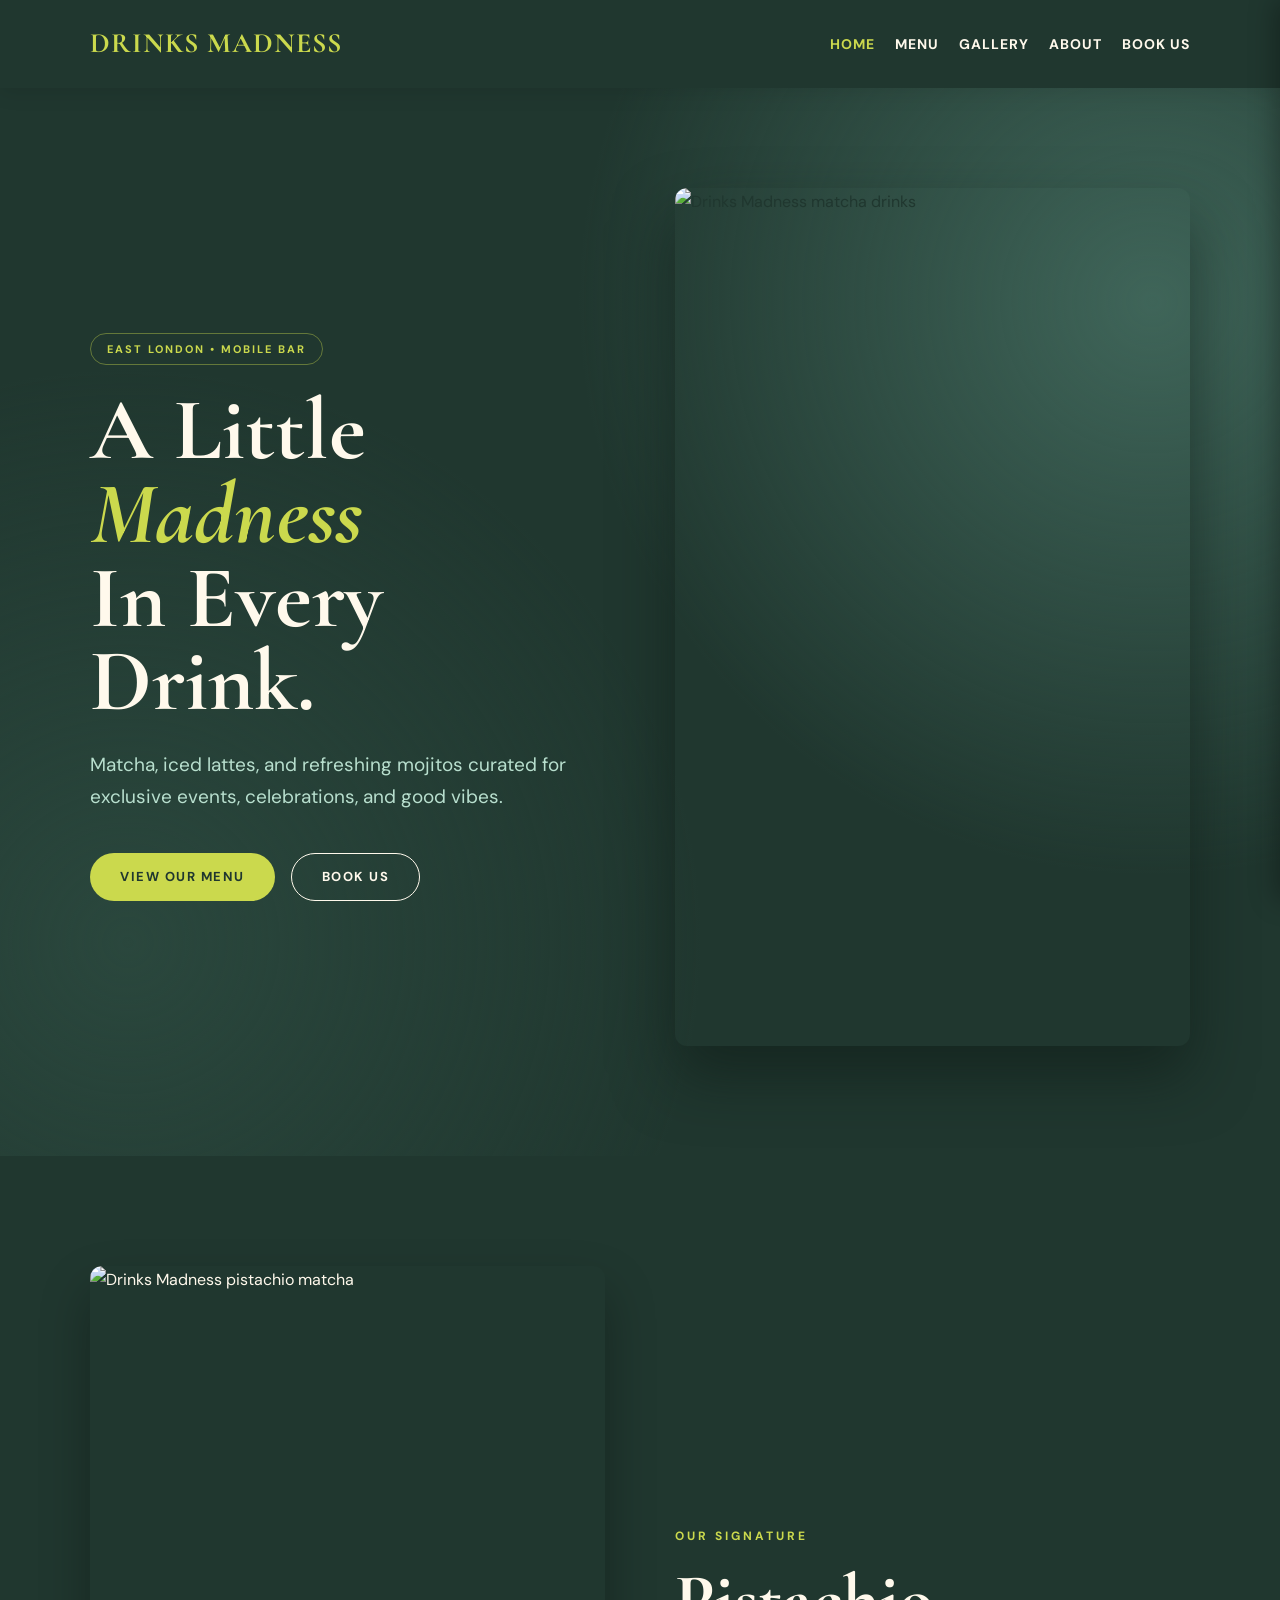
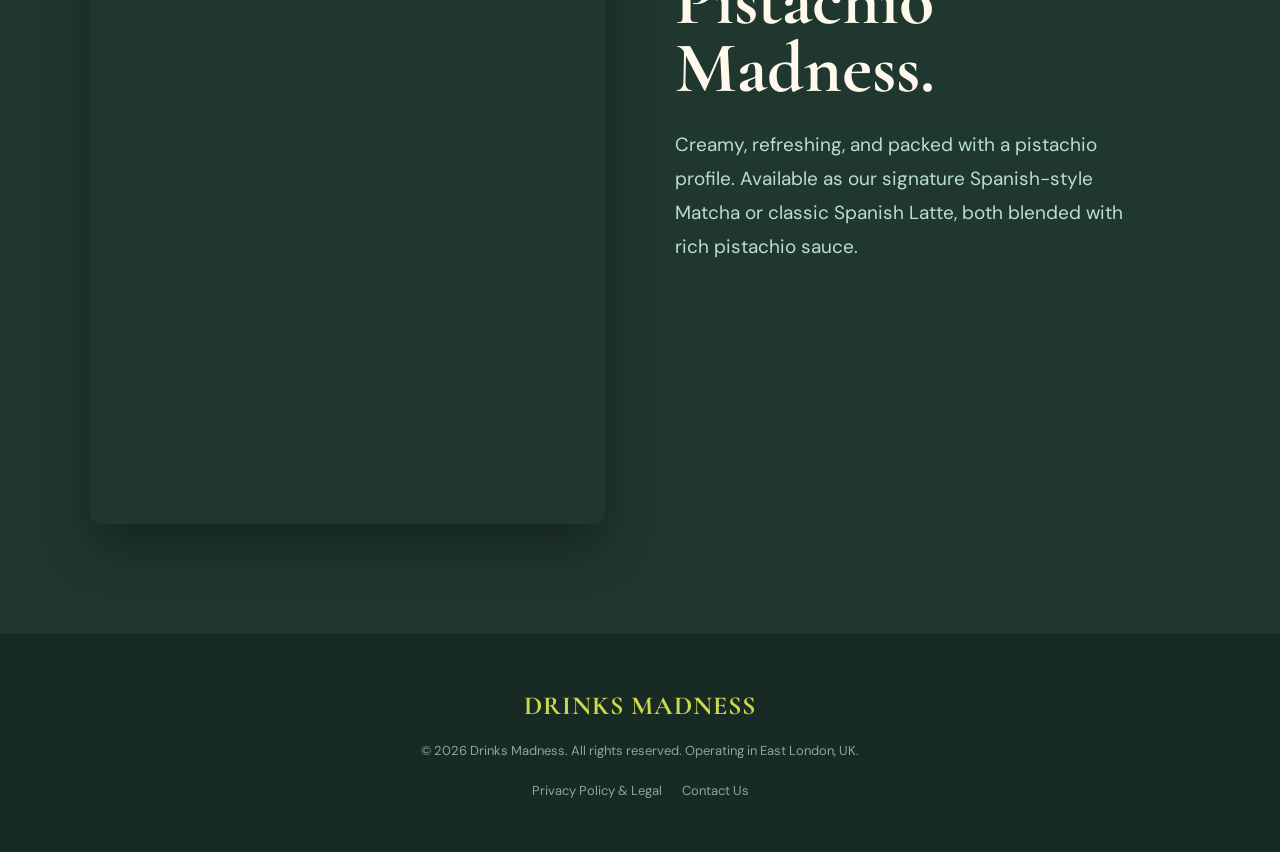
==== index.html @ ec2c7517 "Create index.html" ====
<!DOCTYPE html>
<html lang="en">
<head>
<meta charset="UTF-8">
<meta name="viewport" content="width=device-width, initial-scale=1.0">
<meta name="description" content="Drinks Madness — East London mobile drinks stall bringing premium matcha, iced lattes, and refreshing mojitos to your events and celebrations.">
<title>Drinks Madness</title>

<script type="application/ld+json">
{"@context":"https://schema.org","@type":"FoodEstablishment","name":"Drinks Madness","description":"Mobile drinks stall based in East London, bringing refreshing matcha, lattes, and mojitos to events and celebrations.","servesCuisine":"Beverages, Coffee, Matcha, Mocktails","address":{"@type":"PostalAddress","addressLocality":"East London","addressCountry":"UK"},"url":"https://www.drinksmadness.com/","hasMenu":{"@type":"Menu","name":"Drinks Madness Menu"}}
</script>

<link rel="preconnect" href="https://fonts.googleapis.com">
<link rel="preconnect" href="https://fonts.gstatic.com" crossorigin>
<link href="https://fonts.googleapis.com/css2?family=Cormorant+Garamond:ital,wght@0,400;0,600;0,700;1,400;1,600&family=DM+Sans:ital,opsz,wght@0,9..40,400;0,9..40,500;0,9..40,700;1,9..40,400&display=swap" rel="stylesheet">

<style>
*{box-sizing:border-box;margin:0;padding:0}
html{--tint:#1a3328;scroll-behavior:smooth;background:#20372f}
body{font-family:'DM Sans',sans-serif;background:#fff9ec;color:#20372f;line-height:1.7;width:100%;overflow-x:clip;-webkit-font-smoothing:antialiased;-moz-osx-font-smoothing:grayscale}
h1,h2,h3,.logo{font-family:'Cormorant Garamond',serif;font-weight:700}
*:focus-visible{outline:3px solid #cbd94d;outline-offset:3px;border-radius:4px}
a{text-decoration:none;color:inherit}
button{font-family:inherit}
img{max-width:100%}
.container{width:90%;max-width:1100px;margin:0 auto}

/* HEADER & NAV */
.header{background:#20372f;transition:background-color .9s ease,box-shadow .9s ease;padding:20px 0;position:-webkit-sticky;position:sticky;top:0;z-index:9999;box-shadow:0 4px 20px rgba(0,0,0,.1)}
.header-inner{display:flex;justify-content:space-between;align-items:center;flex-wrap:wrap;gap:15px}
.logo{color:#cbd94d;font-size:28px;letter-spacing:1px;cursor:pointer}
.desktop-nav{display:flex;gap:20px;align-items:center;flex-wrap:wrap}
.nav-btn{background:none;border:none;color:#fff9ec;font-size:14px;font-weight:700;text-transform:uppercase;cursor:pointer;letter-spacing:1px;transition:color .3s ease;padding:5px 0}
.nav-btn.active,.nav-btn:hover{color:#cbd94d}
.hamburger{display:none;flex-direction:column;justify-content:space-between;width:30px;height:20px;background:transparent;border:none;cursor:pointer;padding:0;z-index:10001}
.hamburger span{width:100%;height:2px;background:#cbd94d}
.side-menu-overlay{position:fixed;inset:0;background:rgba(0,0,0,.6);z-index:10000;opacity:0;visibility:hidden;transition:all .3s ease;backdrop-filter:blur(3px)}
.side-menu-overlay.active{opacity:1;visibility:visible}
.side-menu{position:fixed;top:0;right:0;width:280px;height:100vh;background:#182a24;z-index:10001;transform:translateX(100%);transition:transform .4s cubic-bezier(.16,1,.3,1);padding:60px 30px;display:flex;flex-direction:column;box-shadow:-5px 0 25px rgba(0,0,0,.3)}
.side-menu.active{transform:translateX(0)}
.close-menu{position:absolute;top:20px;right:25px;background:none;border:none;color:#fff9ec;font-size:36px;cursor:pointer;transition:color .3s ease;line-height:1}
.close-menu:hover{color:#cbd94d}
.mobile-nav{display:flex;flex-direction:column;gap:25px;margin-top:30px}
.mobile-nav .nav-btn{font-size:18px;text-align:left;width:100%}

/* PAGES */
.page-section{display:none;animation:fadeIn .4s ease-in-out}
.page-section.active{display:block}
@keyframes fadeIn{from{opacity:0;transform:translateY(10px)}to{opacity:1;transform:translateY(0)}}

/* HERO */
.hero{background:radial-gradient(circle at 90% 20%,#3f6559 0%,transparent 40%),radial-gradient(circle at 10% 80%,#2a473d 0%,transparent 40%),#20372f;padding:100px 0 110px;overflow:hidden}
.hero-content{display:grid;grid-template-columns:1fr 1fr;align-items:center;gap:70px}
.hero-text,.hero-image,.featured-image,.featured-text,.about-text{min-width:0}
.hero-text h1{font-size:clamp(54px,7vw,88px);line-height:.95;color:#fff9ec;margin-bottom:25px}
.hero-text h1 span{color:#cbd94d;font-style:italic}
.hero-text p{color:#b8dfce;font-size:19px;max-width:480px}
.hero-tag{display:inline-block;border:1px solid rgba(203,217,77,.4);color:#cbd94d;padding:6px 16px;border-radius:50px;font-size:11px;font-weight:700;letter-spacing:2px;margin-bottom:24px}
.hero-buttons{margin-top:40px;display:flex;gap:16px;flex-wrap:wrap}
.button{display:inline-block;padding:15px 30px;border-radius:50px;font-weight:700;font-size:13px;letter-spacing:1.5px;border:none;cursor:pointer;line-height:1.2;transition:all .3s ease}
.button:hover{transform:translateY(-3px);box-shadow:0 10px 20px rgba(0,0,0,.15)}
.button-primary{background:#cbd94d;color:#20372f}
.button-secondary{background:transparent;border:1px solid #fff9ec;color:#fff9ec}
.button-secondary:hover{background:rgba(255,249,236,.1)}
.hero-image img,.featured-image img{width:100%;aspect-ratio:6/10;height:auto;object-fit:cover;border-radius:12px;display:block;box-shadow:0 30px 60px rgba(15,28,24,.6)}

/* SECTIONS */
.section{padding:110px 0}
.section-heading{text-align:center;margin-bottom:60px}
.section-heading .small{color:#3f6559;font-size:12px;font-weight:700;text-transform:uppercase;letter-spacing:3px}
.section-heading h2{font-size:clamp(42px,6vw,64px);line-height:1;margin-top:12px;color:#20372f}

/* MENU */
.menu-section{background:#fff9ec}
.menu-grid{display:grid;grid-template-columns:repeat(2,minmax(0,1fr));gap:35px}
.menu-card{background:#fff;border-radius:16px;padding:40px;box-shadow:0 15px 40px rgba(32,55,47,.04);min-width:0;border:1px solid rgba(63,101,89,.1)}
.menu-card.full{grid-column:1/-1}
.menu-card h3{color:#20372f;font-size:32px;margin-bottom:25px;border-bottom:1px solid rgba(63,101,89,.15);padding-bottom:15px}
.menu-item{display:flex;flex-direction:column;padding:16px 0;border-bottom:1px solid rgba(63,101,89,.1)}
.menu-item:last-child{border-bottom:none;padding-bottom:0}
.menu-item-header{display:flex;justify-content:space-between;align-items:center;width:100%}
.menu-item-name{font-weight:700;font-size:17px}
.menu-price{color:#3f6559;font-weight:700;white-space:nowrap;font-size:17px}
.menu-item-desc{font-size:14px;color:#667d73;margin-top:6px;line-height:1.5;font-style:italic;padding-right:20px}

/* FEATURED */
.featured{background:#20372f;color:#fff9ec}
.featured-grid{display:grid;grid-template-columns:1fr 1fr;align-items:center;gap:70px}
.featured-image img{box-shadow:0 25px 50px rgba(0,0,0,.3)}
.featured-text .small{color:#cbd94d;text-transform:uppercase;letter-spacing:3px;font-weight:700;font-size:12px}
.featured-text h2{font-size:clamp(48px,6vw,72px);line-height:.95;margin:20px 0 25px;color:#fff9ec}
.featured-text p{font-size:19px;color:#b8dfce;max-width:460px;line-height:1.8}

/* GALLERY: SCROLL-DRIVEN SHOWCASE */
#page-gallery{background:var(--tint);padding:0;transition:background-color .9s ease}
#page-gallery .section-heading{padding:80px 20px 0}
.gallery-wrapper{position:relative;isolation:isolate}
.gallery-visuals{position:-webkit-sticky;position:sticky;top:0;width:100%;height:100vh;height:100svh;min-height:460px;z-index:1;overflow:hidden;pointer-events:none}
.gallery-visuals img{--d:1;--a:1;position:absolute;left:var(--img-x,50%);top:var(--img-y,36%);width:min(34svh,58vw,330px);height:auto;aspect-ratio:3/5;object-fit:cover;border-radius:20px;opacity:0;transform:translate(-50%,calc(-50% + var(--d)*80px)) rotate(calc(var(--d)*-5deg)) scale(calc(1 - var(--a)*.1));box-shadow:0 40px 80px rgba(0,0,0,.55);will-change:transform,opacity}
#img-matchas{opacity:1}
.gallery-rail{position:absolute;right:clamp(10px,2.5vw,32px);top:50%;transform:translateY(-50%);display:flex;flex-direction:column;gap:14px;z-index:5;pointer-events:auto}
.gallery-rail button{position:relative;width:10px;height:10px;padding:0;border-radius:99px;border:1px solid rgba(255,249,236,.5);background:transparent;cursor:pointer;transition:height .45s cubic-bezier(.16,1,.3,1),background-color .3s,border-color .3s}
.gallery-rail button::after{content:"";position:absolute;inset:-8px -10px}
.gallery-rail button[aria-current="true"]{height:30px;background:#cbd94d;border-color:#cbd94d}
.gallery-content{position:relative;z-index:3;margin-top:-100vh;margin-top:-100svh;padding-bottom:1px;pointer-events:none}
.gallery-step{min-height:100vh;min-height:100svh;display:flex;flex-direction:column;justify-content:flex-end;align-items:center;padding:20px 20px 7svh}
.step-card{--d:0;pointer-events:auto;background:rgba(255,249,236,.92);backdrop-filter:blur(15px);-webkit-backdrop-filter:blur(15px);border:1px solid rgba(255,255,255,.5);padding:26px 20px;border-radius:20px;text-align:center;box-shadow:0 30px 60px rgba(0,0,0,.3);max-width:560px;width:100%;transform:translateY(calc(var(--d)*48px));will-change:transform,opacity}
.step-card .gallery-step-small{color:#3f6559;font-size:12px;font-weight:700;text-transform:uppercase;letter-spacing:3px;margin-bottom:12px}
.step-card h2{font-size:clamp(32px,5vw,48px);line-height:1;margin-bottom:15px;color:#20372f}
.step-card p{color:#3f6559;font-size:14px;margin-bottom:18px;line-height:1.6}
.step-card h3{color:#20372f;font-size:15px;margin-bottom:12px;font-family:'DM Sans',sans-serif;letter-spacing:1px;text-transform:uppercase}
.drink-options{display:flex;flex-wrap:wrap;justify-content:center;gap:8px}
.drink-option{background:#fff;color:#20372f;padding:7px 10px;border-radius:6px;font-size:12px;font-weight:700;border:1px solid rgba(63,101,89,.1);opacity:0;transform:translateY(10px);transition:opacity .5s ease,transform .6s cubic-bezier(.16,1,.3,1)}
.gallery-step.is-active .drink-option{opacity:1;transform:none}
.gallery-step.is-active .drink-option:nth-child(1){transition-delay:.10s}
.gallery-step.is-active .drink-option:nth-child(2){transition-delay:.17s}
.gallery-step.is-active .drink-option:nth-child(3){transition-delay:.24s}
.gallery-step.is-active .drink-option:nth-child(4){transition-delay:.31s}
.gallery-step.is-active .drink-option:nth-child(5){transition-delay:.38s}
.gallery-step.is-active .drink-option:nth-child(6){transition-delay:.45s}
@media (min-width:901px){
.gallery-visuals img{--img-x:70%;--img-y:50%;width:min(46svh,34vw,520px)}
.gallery-step{align-items:flex-start;justify-content:center;padding:0 max(5vw,calc((100vw - 1100px)/2))}
.step-card{max-width:420px;padding:0;background:none;border:0;box-shadow:none;backdrop-filter:none;-webkit-backdrop-filter:none;text-align:left}
.step-card .gallery-step-small{color:#cbd94d}
.step-card h2{color:#fff9ec;font-size:clamp(48px,5.5vw,76px);margin-bottom:20px}
.step-card p{color:#b8dfce;font-size:18px;margin-bottom:28px}
.step-card h3{color:#fff9ec}
.step-card .drink-options{justify-content:flex-start}
.drink-option{background:transparent;color:#fff9ec;border:1px solid rgba(255,249,236,.28);padding:8px 14px;font-size:13px}
}
@media (prefers-reduced-motion:reduce){
#page-gallery,.header,.footer{transition:none}
.drink-option{transition:none;transform:none}
.gallery-rail button{transition:none}
}

/* ABOUT */
.about{background:#fff9ec}
.about-grid{display:grid;grid-template-columns:1fr 1fr;gap:80px;align-items:center}
.about-text h2{font-size:clamp(44px,5vw,68px);line-height:1;margin-bottom:25px}
.about-text p{font-size:19px;color:#667d73;margin-bottom:20px;line-height:1.7}
.about-box{background:#3f6559;padding:60px 50px;border-radius:16px;color:#fff9ec;min-width:0;box-shadow:0 20px 40px rgba(32,55,47,.15)}
.about-box h3{color:#cbd94d;font-size:34px;margin-bottom:20px}
.about-box p{color:#b8dfce;font-size:17px;line-height:1.7}

/* PRIVACY */
.legal-page{background:#fff9ec;padding:80px 0}
.legal-content{max-width:800px;margin:0 auto;background:#fff;padding:50px;border-radius:16px;box-shadow:0 15px 40px rgba(32,55,47,.04);border:1px solid rgba(63,101,89,.1)}
.legal-content h2{font-size:36px;margin-bottom:20px}
.legal-content h3{font-size:22px;color:#3f6559;margin-top:30px;margin-bottom:12px;font-family:'DM Sans',sans-serif}
.legal-content p{font-size:15px;color:#667d73;margin-bottom:15px;line-height:1.6}

/* BOOKING */
.booking{background:#b8dfce;text-align:center;padding:120px 0}
.booking h2{font-size:clamp(48px,6vw,76px);line-height:1}
.booking p{max-width:600px;margin:25px auto 40px;color:#3f6559;font-size:20px}
.booking-button{display:inline-block;background:#20372f;color:#fff9ec;padding:18px 36px;border-radius:50px;font-weight:700;font-size:13px;letter-spacing:2px;text-transform:uppercase;transition:all .3s ease}
.booking-button:hover{transform:translateY(-3px);box-shadow:0 15px 30px rgba(32,55,47,.2)}
.social-links{display:flex;justify-content:center;align-items:center;gap:16px;flex-wrap:wrap;margin-top:30px}
.social-button{display:inline-flex;align-items:center;justify-content:center;border:1px solid #3f6559;color:#20372f;padding:14px 26px;border-radius:50px;font-weight:700;font-size:13px;letter-spacing:1px;text-transform:uppercase;transition:all .3s ease}
.social-button:hover{background:#20372f;color:#fff9ec;border-color:#20372f}

/* FOOTER */
.footer{background:#182a24;transition:background-color .9s ease;color:#fff9ec;padding:50px 0}
body.on-gallery .header{background:var(--tint);box-shadow:none}
body.on-gallery .footer{background-color:var(--tint);background-image:linear-gradient(to bottom,transparent,rgba(0,0,0,.3))}
.footer-inner{display:flex;flex-direction:column;justify-content:center;gap:12px;align-items:center;text-align:center}
.footer-logo{color:#cbd94d;font-size:26px}
.footer p,.footer a{font-size:13px;color:#8da69b}
.footer a:hover{color:#cbd94d;text-decoration:underline}
.footer-links{display:flex;gap:20px;margin-top:5px;flex-wrap:wrap;justify-content:center}

/* RESPONSIVE */
@media (max-width:1000px) and (min-width:801px){
.hero-content{gap:40px}
.hero-text h1{font-size:clamp(52px,7vw,72px)}
.featured-grid,.about-grid{gap:40px}
.about-box{padding:40px 30px}
}
@media (max-width:800px){
.desktop-nav{display:none}
.hamburger{display:flex}
.hero{padding:60px 0 80px}
.hero-content{grid-template-columns:1fr;gap:50px}
.hero-text h1{margin-bottom:20px}
.menu-grid,.featured-grid,.about-grid{grid-template-columns:1fr}
.menu-card.full{grid-column:auto}
.about-box{padding:40px 30px}
.legal-content{padding:25px}
}
@media (max-width:500px){
.hero-text h1{font-size:48px}
.section{padding:80px 0}
.menu-card{padding:30px 20px}
.social-links{flex-direction:column;width:100%}
.social-button{width:100%;max-width:300px}
}
</style>
</head>

<body>

<header class="header">
    <div class="container header-inner">
        <div class="logo" onclick="switchPage('home')">DRINKS MADNESS</div>
        <nav class="desktop-nav">
            <button class="nav-btn active" id="nav-home" onclick="switchPage('home')">Home</button>
            <button class="nav-btn" id="nav-menu" onclick="switchPage('menu')">Menu</button>
            <button class="nav-btn" id="nav-gallery" onclick="switchPage('gallery')">Gallery</button>
            <button class="nav-btn" id="nav-about" onclick="switchPage('about')">About</button>
            <button class="nav-btn" id="nav-book" onclick="switchPage('book')">Book Us</button>
        </nav>
        <button class="hamburger" onclick="openMenu()" aria-label="Open Menu"><span></span><span></span><span></span></button>
    </div>
</header>

<div class="side-menu-overlay" id="sideMenuOverlay" onclick="closeMenu()"></div>

<div class="side-menu" id="sideMenu">
    <button class="close-menu" onclick="closeMenu()" aria-label="Close Menu">&times;</button>
    <nav class="mobile-nav">
        <button class="nav-btn active" id="mob-nav-home" onclick="switchPage('home')">Home</button>
        <button class="nav-btn" id="mob-nav-menu" onclick="switchPage('menu')">Menu</button>
        <button class="nav-btn" id="mob-nav-gallery" onclick="switchPage('gallery')">Gallery</button>
        <button class="nav-btn" id="mob-nav-about" onclick="switchPage('about')">About</button>
        <button class="nav-btn" id="mob-nav-book" onclick="switchPage('book')">Book Us</button>
        <button class="nav-btn" id="mob-nav-privacy" onclick="switchPage('privacy')" style="color:#b8dfce;font-size:14px;margin-top:10px;">Privacy &amp; Legal</button>
    </nav>
</div>

<main id="main-content">

    <!-- HOME -->
    <div id="page-home" class="page-section active">
        <section class="hero">
            <div class="container hero-content">
                <div class="hero-text">
                    <div class="hero-tag">EAST LONDON • MOBILE BAR</div>
                    <h1>A Little<br><span>Madness</span><br>In Every Drink.</h1>
                    <p>Matcha, iced lattes, and refreshing mojitos curated for exclusive events, celebrations, and good vibes.</p>
                    <div class="hero-buttons">
                        <button type="button" class="button button-primary" onclick="switchPage('menu')">VIEW OUR MENU</button>
                        <button type="button" class="button button-secondary" onclick="switchPage('book')">BOOK US</button>
                    </div>
                </div>
                <div class="hero-image">
                    <img src="https://drive.google.com/thumbnail?id=1HlTKUGdMAr4xRb13KAohwgjvT_aBC7X1&sz=w1200" alt="Drinks Madness matcha drinks" width="600" height="1000">
                </div>
            </div>
        </section>

        <section class="section featured">
            <div class="container featured-grid">
                <div class="featured-image">
                    <img src="https://drive.google.com/thumbnail?id=1vFt5ICuxZzd8pktXFJh6Yad-jAuXrkeT&sz=w1200" alt="Drinks Madness pistachio matcha" width="600" height="1000" loading="lazy">
                </div>
                <div class="featured-text">
                    <div class="small">OUR SIGNATURE</div>
                    <h2>Pistachio<br>Madness.</h2>
                    <p>Creamy, refreshing, and packed with a pistachio profile. Available as our signature Spanish-style Matcha or classic Spanish Latte, both blended with rich pistachio sauce.</p>
                </div>
            </div>
        </section>
    </div>

    <!-- MENU -->
    <div id="page-menu" class="page-section">
        <section class="section menu-section">
            <div class="container">
                <div class="section-heading">
                    <div class="small">THE COLLECTION</div>
                    <h2>Our Menu</h2>
                    <p style="margin-top:10px;font-size:15px;color:#667d73;">Please inform us of any allergies or dietary requirements when booking.</p>
                </div>

                <div class="menu-grid">
                    <div class="menu-card">
                        <h3>Matcha</h3>
                        <div class="menu-item"><div class="menu-item-header"><span class="menu-item-name">Original Matcha</span><span class="menu-price">£3.50</span></div><div class="menu-item-desc">Matcha powder whisked with water, served over ice and milk.</div></div>
                        <div class="menu-item"><div class="menu-item-header"><span class="menu-item-name">Vanilla Matcha</span><span class="menu-price">£4.00</span></div><div class="menu-item-desc">Matcha, water, milk, and ice, sweetened with premium vanilla syrup.</div></div>
                        <div class="menu-item"><div class="menu-item-header"><span class="menu-item-name">Caramel Matcha</span><span class="menu-price">£4.00</span></div><div class="menu-item-desc">Matcha, water, milk, and ice, blended with premium caramel syrup.</div></div>
                    </div>

                    <div class="menu-card">
                        <h3>Iced Latte</h3>
                        <div class="menu-item"><div class="menu-item-header"><span class="menu-item-name">Iced Latte</span><span class="menu-price">£3.50</span></div><div class="menu-item-desc">Smooth coffee concentrate poured over ice and milk.</div></div>
                        <div class="menu-item"><div class="menu-item-header"><span class="menu-item-name">Iced Vanilla Latte</span><span class="menu-price">£4.00</span></div><div class="menu-item-desc">Coffee concentrate, milk, and ice, sweetened with premium vanilla syrup.</div></div>
                        <div class="menu-item"><div class="menu-item-header"><span class="menu-item-name">Iced Caramel Latte</span><span class="menu-price">£4.00</span></div><div class="menu-item-desc">Coffee concentrate, milk, and ice, finished with premium caramel syrup.</div></div>
                    </div>

                    <div class="menu-card">
                        <h3>Matcha Spanish</h3>
                        <div class="menu-item"><div class="menu-item-header"><span class="menu-item-name">Matcha Spanish Latte</span><span class="menu-price">£4.00</span></div><div class="menu-item-desc">Matcha powder, water, and milk over ice, enriched with sweetened condensed milk.</div></div>
                        <div class="menu-item"><div class="menu-item-header"><span class="menu-item-name">Vanilla Matcha Spanish</span><span class="menu-price">£4.50</span></div><div class="menu-item-desc">Our iced Matcha Spanish blended with premium vanilla syrup.</div></div>
                        <div class="menu-item"><div class="menu-item-header"><span class="menu-item-name">Caramel Matcha Spanish</span><span class="menu-price">£4.50</span></div><div class="menu-item-desc">Our iced Matcha Spanish layered with premium caramel syrup.</div></div>
                        <div class="menu-item"><div class="menu-item-header"><span class="menu-item-name">Pistachio Matcha Spanish</span><span class="menu-price">£5.00</span></div><div class="menu-item-desc">Our iced Matcha Spanish blended with rich pistachio sauce.</div></div>
                    </div>

                    <div class="menu-card">
                        <h3>Spanish Latte</h3>
                        <div class="menu-item"><div class="menu-item-header"><span class="menu-item-name">Original Spanish Latte</span><span class="menu-price">£4.00</span></div><div class="menu-item-desc">Coffee concentrate, milk, and ice, enriched with sweetened condensed milk.</div></div>
                        <div class="menu-item"><div class="menu-item-header"><span class="menu-item-name">Vanilla Spanish Latte</span><span class="menu-price">£4.50</span></div><div class="menu-item-desc">Our iced Spanish Latte enhanced with premium vanilla syrup.</div></div>
                        <div class="menu-item"><div class="menu-item-header"><span class="menu-item-name">Caramel Spanish Latte</span><span class="menu-price">£4.50</span></div><div class="menu-item-desc">Our iced Spanish Latte layered with premium caramel syrup.</div></div>
                        <div class="menu-item"><div class="menu-item-header"><span class="menu-item-name">Pistachio Spanish Latte</span><span class="menu-price">£5.00</span></div><div class="menu-item-desc">Our iced Spanish Latte blended with rich pistachio sauce.</div></div>
                    </div>

                    <div class="menu-card full">
                        <h3>Mojitos</h3>
                        <div class="menu-item"><div class="menu-item-header"><span class="menu-item-name">Mint Mojito</span><span class="menu-price">£3.50</span></div><div class="menu-item-desc">Premium mint syrup, lime juice, and lemonade over ice, garnished with fresh mint leaves.</div></div>
                        <div class="menu-item"><div class="menu-item-header"><span class="menu-item-name">Strawberry Mojito</span><span class="menu-price">£4.00</span></div><div class="menu-item-desc">Premium strawberry syrup, lime juice, and lemonade served over ice.</div></div>
                    </div>
                </div>
            </div>
        </section>
    </div>

    <!-- GALLERY -->
    <div id="page-gallery" class="page-section">
        <div class="section-heading" style="margin-bottom:0;">
            <div class="small" style="color:#8da69b;">THE GALLERY</div>
            <h2 style="color:#fff9ec;">Explore The Pours</h2>
            <p style="margin-top:15px;color:#8da69b;font-size:16px;">Scroll down to experience the menu.</p>
        </div>

        <section class="gallery-wrapper">
            <div class="gallery-visuals">
                <img id="img-matchas" src="https://drive.google.com/thumbnail?id=1HlTKUGdMAr4xRb13KAohwgjvT_aBC7X1&sz=w1200" alt="Drinks Madness Matcha Collection" decoding="async">
                <img id="img-pistachio-matcha" src="https://drive.google.com/thumbnail?id=1vFt5ICuxZzd8pktXFJh6Yad-jAuXrkeT&sz=w1200" alt="Pistachio Matcha Spanish" decoding="async">
                <img id="img-lattes" src="https://drive.google.com/thumbnail?id=16nbeVqCCkgDG_5RO8umEuAqqJUsGTFQB&sz=w1200" alt="Drinks Madness Lattes Collection" decoding="async">
                <img id="img-pistachio-latte" src="https://drive.google.com/thumbnail?id=1zl4QMq6qd0iDyX6njYCo4allxLemEmsj&sz=w1200" alt="Pistachio Spanish Latte" decoding="async">
                <img id="img-mint" src="https://drive.google.com/thumbnail?id=1DoQgf59sGuB9zP2Lzyhy7j2-B72XQC5a&sz=w1200" alt="Mint Mojito" decoding="async">
                <img id="img-strawberry" src="https://drive.google.com/thumbnail?id=1VpuUiCHfgOTqoe4oB28vOLg924_kjWeu&sz=w1200" alt="Strawberry Mojito" decoding="async">
                <nav class="gallery-rail" id="galleryRail" aria-label="Gallery progress"></nav>
            </div>

            <div class="gallery-content">
                <div class="gallery-step is-active" data-image="img-matchas">
                    <div class="step-card">
                        <div class="gallery-step-small">MATCHA COLLECTION</div>
                        <h2>Matcha</h2>
                        <p>Smooth, earthy matcha whisked to perfection. Sourced for true matcha lovers. Enjoy our classic iced preparation or enrich it with sweetened condensed milk for our signature Spanish style.</p>
                        <h3>Available Pours</h3>
                        <div class="drink-options">
                            <span class="drink-option">Original Matcha</span>
                            <span class="drink-option">Vanilla Matcha</span>
                            <span class="drink-option">Caramel Matcha</span>
                            <span class="drink-option">Matcha Spanish Latte</span>
                            <span class="drink-option">Vanilla Matcha Spanish</span>
                            <span class="drink-option">Caramel Matcha Spanish</span>
                        </div>
                    </div>
                </div>

                <div class="gallery-step" data-image="img-pistachio-matcha">
                    <div class="step-card">
                        <div class="gallery-step-small">SIGNATURE SERIES</div>
                        <h2>Pistachio Matcha</h2>
                        <p>Our vivid Spanish Matcha gets elevated with a creamy, nutty profile. Blended smoothly with real pistachio sauce for a perfectly refreshing and rich finish.</p>
                        <h3>Available Pour</h3>
                        <div class="drink-options"><span class="drink-option">Pistachio Matcha Spanish</span></div>
                    </div>
                </div>

                <div class="gallery-step" data-image="img-lattes">
                    <div class="step-card">
                        <div class="gallery-step-small">ESPRESSO BAR</div>
                        <h2>Lattes Collection</h2>
                        <p>Smooth coffee concentrate poured over ice. Choose between our classic chilled milk preparation or indulge in our richer Spanish Lattes made with sweetened condensed milk.</p>
                        <h3>Available Pours</h3>
                        <div class="drink-options">
                            <span class="drink-option">Iced Latte</span>
                            <span class="drink-option">Iced Vanilla</span>
                            <span class="drink-option">Iced Caramel</span>
                            <span class="drink-option">Original Spanish Latte</span>
                            <span class="drink-option">Vanilla Spanish Latte</span>
                            <span class="drink-option">Caramel Spanish Latte</span>
                        </div>
                    </div>
                </div>

                <div class="gallery-step" data-image="img-pistachio-latte">
                    <div class="step-card">
                        <div class="gallery-step-small">SIGNATURE SERIES</div>
                        <h2>Pistachio Spanish Latte</h2>
                        <p>An indulgent take on our classic Spanish Latte. Sweetened condensed milk and rich espresso are beautifully layered and blended with premium pistachio sauce.</p>
                        <h3>Available Pour</h3>
                        <div class="drink-options"><span class="drink-option">Pistachio Spanish Latte</span></div>
                    </div>
                </div>

                <div class="gallery-step" data-image="img-mint">
                    <div class="step-card">
                        <div class="gallery-step-small">REFRESHERS</div>
                        <h2>Mint Mojito</h2>
                        <p>A crisp and refreshing non-alcoholic classic. Made with premium mint syrup, lime juice, and lemonade, all garnished with fresh mint leaves. The perfect pour for a warm afternoon.</p>
                        <h3>Available Pour</h3>
                        <div class="drink-options"><span class="drink-option">Mint Mojito</span></div>
                    </div>
                </div>

                <div class="gallery-step" data-image="img-strawberry">
                    <div class="step-card">
                        <div class="gallery-step-small">REFRESHERS</div>
                        <h2>Strawberry Mojito</h2>
                        <p>Vibrant, fruity, and beautifully presented. Made with premium strawberry syrup, lime juice, and lemonade for a naturally sweet finish.</p>
                        <h3>Available Pour</h3>
                        <div class="drink-options"><span class="drink-option">Strawberry Mojito</span></div>
                    </div>
                </div>
            </div>
        </section>
    </div>

    <!-- ABOUT -->
    <div id="page-about" class="page-section">
        <section class="section about">
            <div class="container about-grid">
                <div class="about-text">
                    <div class="section-heading" style="text-align:left;margin-bottom:30px;">
                        <div class="small">OUR STORY</div>
                        <h2>Drinks With A Little Madness.</h2>
                    </div>
                    <p>Drinks Madness is an exclusive mobile drinks bar based in East London, dedicated to bringing premium handcrafted beverages to private events and celebrations.</p>
                    <p>From smooth matcha and iced lattes to vividly refreshing mocktails, we ensure your guests are served something they will actually remember.</p>
                </div>
                <div class="about-box">
                    <h3 style="font-family:'Cormorant Garamond',serif;">Curated For Events</h3>
                    <p>We provide the drinks, the aesthetic setup, and the madness. Whether you are hosting a corporate gathering, a private wedding, or a brand activation, our team is equipped to deliver a flawless beverage experience.</p>
                </div>
            </div>
        </section>
    </div>

    <!-- BOOK -->
    <div id="page-book" class="page-section">
        <section class="section booking">
            <div class="container">
                <h2>Ready To Pour?</h2>
                <p>Want to bring the Madness to your next event? Reach out to our team with your desired date, location, and guest count to secure your booking.</p>
                <a href="mailto:info@drinksmadness.com" target="_blank" rel="noopener noreferrer" class="booking-button">REQUEST A QUOTE</a>
                <div class="social-links">
                    <a href="https://www.instagram.com/drinksmadness/" target="_blank" rel="noopener noreferrer" class="social-button">Instagram</a>
                    <a href="https://www.tiktok.com/@officialdrinksmadness" target="_blank" rel="noopener noreferrer" class="social-button">TikTok</a>
                    <a href="https://wa.me/447442453031" target="_blank" rel="noopener noreferrer" class="social-button">WhatsApp</a>
                </div>
            </div>
        </section>
    </div>

    <!-- PRIVACY -->
    <div id="page-privacy" class="page-section">
        <section class="legal-page">
            <div class="container">
                <div class="legal-content">
                    <h2>Privacy Policy &amp; Legal Notice</h2>
                    <p><em>Last updated: October 2026</em></p>
                    <h3>1. Overview &amp; Data Protection (UK GDPR)</h3>
                    <p>Drinks Madness ("we", "our", or "us") respects your privacy. When you contact us via email (info@drinksmadness.com) or WhatsApp to book mobile bar services, we collect personal data such as your name, contact number, event date, and location. This information is used strictly to fulfil your booking enquiries and is never sold to third parties.</p>
                    <h3>2. Statutory Business Disclosure</h3>
                    <p>In compliance with the UK Companies (Trading Disclosures) Regulations 2008, our mobile bar service operates in East London, UK. Official correspondence can be directed to our booking email.</p>
                    <h3>3. Pricing &amp; Terms</h3>
                    <p>All menu pricing is displayed in GBP (£). <strong>Drinks Madness is not currently VAT registered</strong>, therefore no VAT is added to your bill or displayed in our pricing. Mobile event bookings are subject to custom quotation based on guest count, location, and minimum spends agreed upon prior to confirmation.</p>
                    <h3>4. Allergen &amp; Food Information</h3>
                    <p>In accordance with the Food Information Regulations 2014, full ingredient lists for our matcha, lattes, and syrups are available upon request. Customers must notify us of any specific dietary requirements or allergies prior to event service.</p>
                </div>
            </div>
        </section>
    </div>

</main>

<footer class="footer">
    <div class="container footer-inner">
        <div class="footer-logo logo">DRINKS MADNESS</div>
        <p>© 2026 Drinks Madness. All rights reserved. Operating in East London, UK.</p>
        <div class="footer-links">
            <a href="#" onclick="switchPage('privacy'); return false;">Privacy Policy &amp; Legal</a>
            <a href="mailto:info@drinksmadness.com" target="_blank" rel="noopener noreferrer">Contact Us</a>
        </div>
    </div>
</footer>

<script>
const pages = ['home', 'menu', 'gallery', 'about', 'book', 'privacy'];

function switchPage(targetPage) {
    pages.forEach(page => {
        const section = document.getElementById('page-' + page);
        if (section) section.classList.remove('active');
        ['nav-', 'mob-nav-'].forEach(prefix => {
            const btn = document.getElementById(prefix + page);
            if (btn) btn.classList.remove('active');
        });
    });

    const target = document.getElementById('page-' + targetPage);
    if (target) target.classList.add('active');
    ['nav-', 'mob-nav-'].forEach(prefix => {
        const btn = document.getElementById(prefix + targetPage);
        if (btn) btn.classList.add('active');
    });

    document.body.classList.toggle('on-gallery', targetPage === 'gallery');
    closeMenu();
    window.scrollTo({ top: 0, behavior: 'smooth' });

    if (targetPage === 'gallery') {
        requestAnimationFrame(() => {
            handleGalleryScroll();
            setTimeout(handleGalleryScroll, 250);
        });
    }
}

/* MOBILE MENU */
function openMenu() {
    document.getElementById('sideMenu').classList.add('active');
    document.getElementById('sideMenuOverlay').classList.add('active');
    document.body.style.overflow = 'hidden';
}

function closeMenu() {
    document.getElementById('sideMenu').classList.remove('active');
    document.getElementById('sideMenuOverlay').classList.remove('active');
    document.body.style.overflow = '';
}

document.addEventListener('keydown', function (event) {
    if (event.key === 'Escape' && document.getElementById('sideMenu').classList.contains('active')) {
        closeMenu();
    }
});

/* GALLERY: SCROLL-DRIVEN SHOWCASE */
const GALLERY_TINTS = {
    'img-matchas':          '#1a3328',
    'img-pistachio-matcha': '#2a3a22',
    'img-lattes':           '#33241b',
    'img-pistachio-latte':  '#2e3220',
    'img-mint':             '#16362f',
    'img-strawberry':       '#3a1f29'
};

const galleryReduceMotion = window.matchMedia('(prefers-reduced-motion: reduce)');
let galleryState = null;
let galleryQueued = false;
let galleryActiveItem = null;

function clamp(value, min, max) {
    return Math.min(max, Math.max(min, value));
}

function buildGallery() {
    const page = document.getElementById('page-gallery');
    const rail = document.getElementById('galleryRail');
    const images = {};

    page.querySelectorAll('.gallery-visuals img').forEach(img => { images[img.id] = img; });

    const items = Array.from(page.querySelectorAll('.gallery-step')).map(step => {
        const dot = document.createElement('button');
        dot.type = 'button';
        dot.setAttribute('aria-label', 'Go to ' + step.querySelector('h2').textContent);
        dot.addEventListener('click', () => scrollToGalleryStep(step));
        rail.appendChild(dot);

        return {
            step,
            dot,
            card: step.querySelector('.step-card'),
            image: images[step.dataset.image],
            d: null   // eased position; null until the first frame so nothing sweeps on load
        };
    });

    return { page, items };
}

function scrollToGalleryStep(step) {
    const rect = step.getBoundingClientRect();
    const top = window.scrollY + rect.top + rect.height / 2 - window.innerHeight / 2;
    window.scrollTo({ top, behavior: galleryReduceMotion.matches ? 'auto' : 'smooth' });
}

function setActiveGalleryItem(item) {
    galleryActiveItem = item;

    galleryState.items.forEach(other => {
        const isActive = other === item;
        other.step.classList.toggle('is-active', isActive);
        other.dot.setAttribute('aria-current', isActive ? 'true' : 'false');
    });

    const tint = GALLERY_TINTS[item.step.dataset.image];
    if (tint) document.documentElement.style.setProperty('--tint', tint);
}

function galleryFrame() {
    galleryQueued = false;

    const page = document.getElementById('page-gallery');
    if (!page || !page.classList.contains('active')) return;

    if (!galleryState) galleryState = buildGallery();

    const still = galleryReduceMotion.matches;
    const viewportCenter = window.innerHeight / 2;
    let settled = true;
    let nearest = null;
    let nearestDistance = Infinity;

    for (const item of galleryState.items) {
        const rect = item.step.getBoundingClientRect();

        // -1.5 to 1.5: 0 = step centred, ±1 = one full step away
        const target = clamp((rect.top + rect.height / 2 - viewportCenter) / rect.height, -1.5, 1.5);

        if (item.d === null || still) {
            item.d = target;
        } else {
            item.d += (target - item.d) * 0.16;   // easing toward the scroll position
            if (Math.abs(target - item.d) > 0.001) settled = false;
            else item.d = target;
        }

        if (Math.abs(target) < nearestDistance) {
            nearestDistance = Math.abs(target);
            nearest = item;
        }

        const d = still ? 0 : item.d;
        const abs = Math.abs(item.d);

        if (item.image) {
            item.image.style.opacity = clamp((0.8 - abs) / 0.5, 0, 1).toFixed(3);
            item.image.style.zIndex = abs < 0.5 ? 2 : 1;
            item.image.style.setProperty('--d', d.toFixed(4));
            item.image.style.setProperty('--a', (still ? 0 : abs).toFixed(4));
        }

        item.card.style.opacity = clamp(1 - (abs - 0.12) / 0.38, 0, 1).toFixed(3);
        item.card.style.setProperty('--d', d.toFixed(4));
    }

    if (nearest && nearest !== galleryActiveItem) setActiveGalleryItem(nearest);

    if (!settled) {
        galleryQueued = true;
        requestAnimationFrame(galleryFrame);
    }
}

function handleGalleryScroll() {
    if (galleryQueued) return;
    galleryQueued = true;
    requestAnimationFrame(galleryFrame);
}

window.addEventListener('scroll', handleGalleryScroll, { passive: true });
window.addEventListener('resize', handleGalleryScroll, { passive: true });
window.addEventListener('load', handleGalleryScroll);
</script>

</body>
</html>
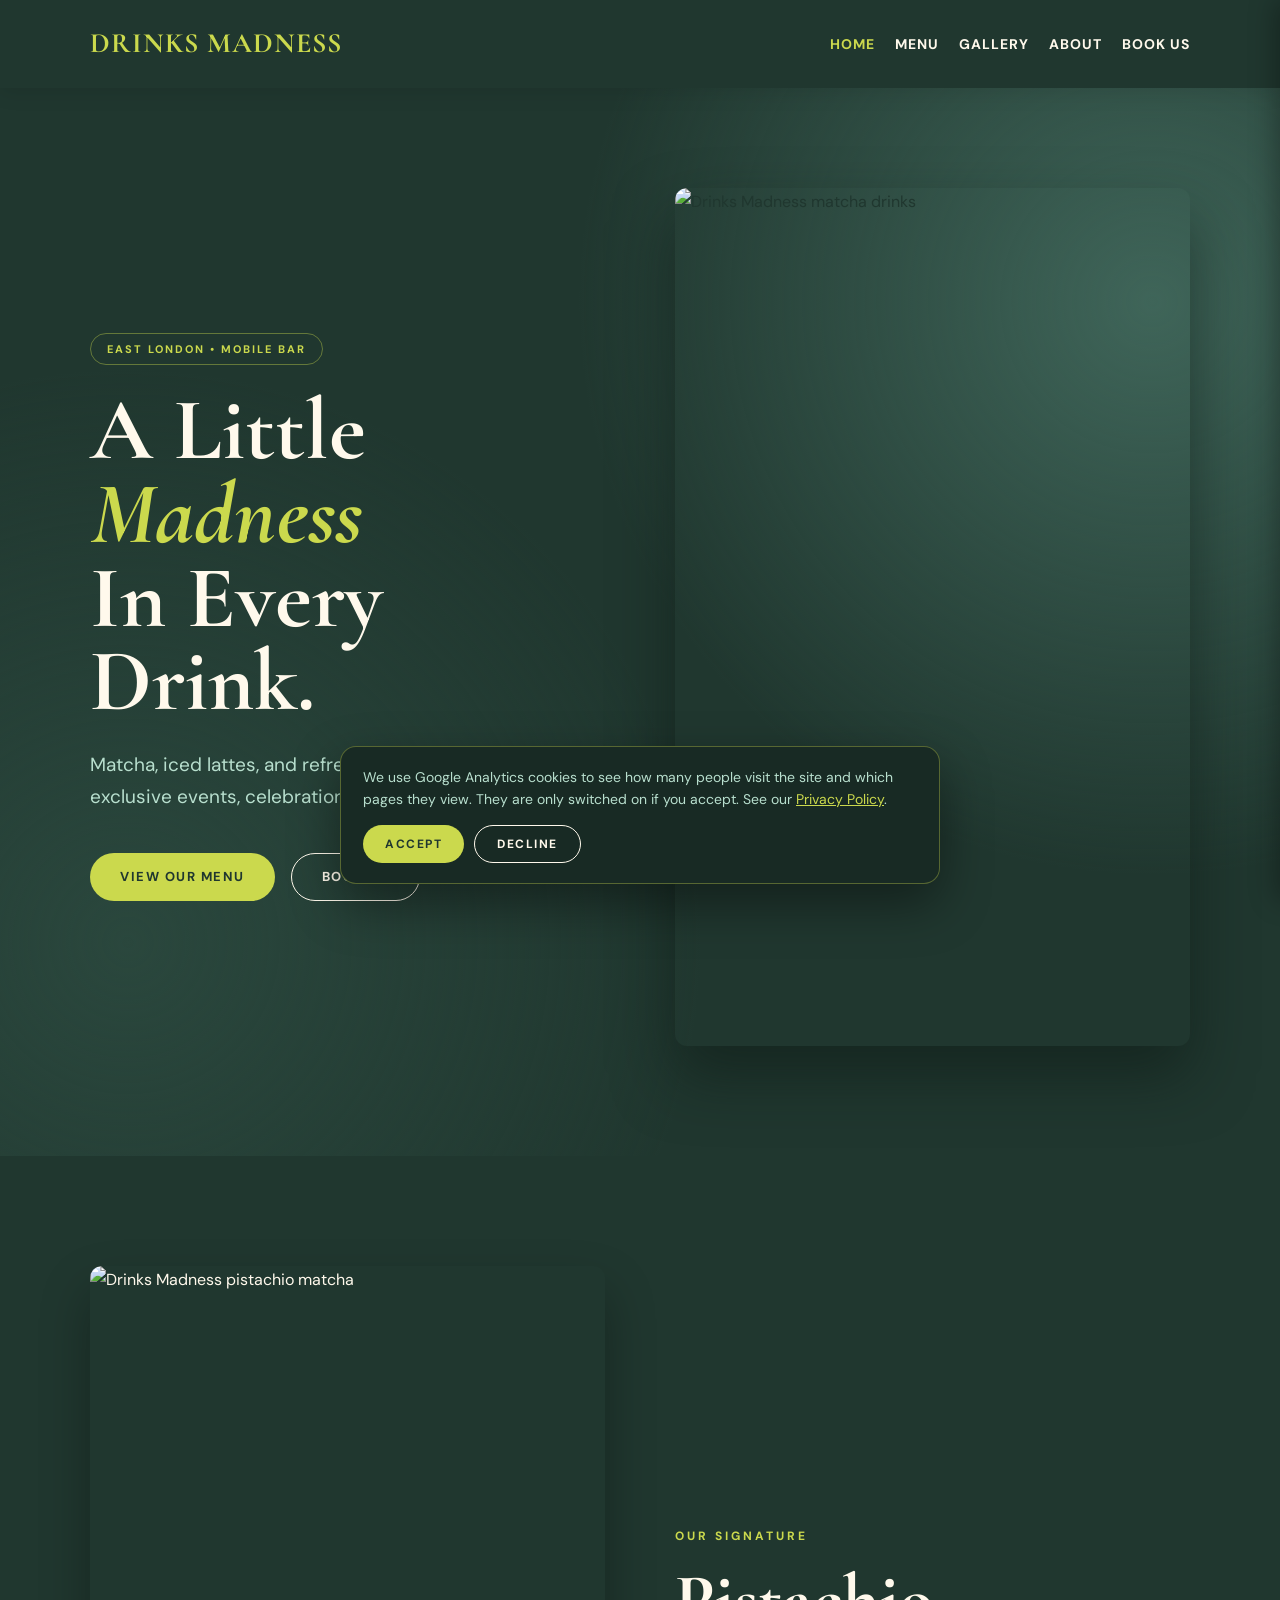
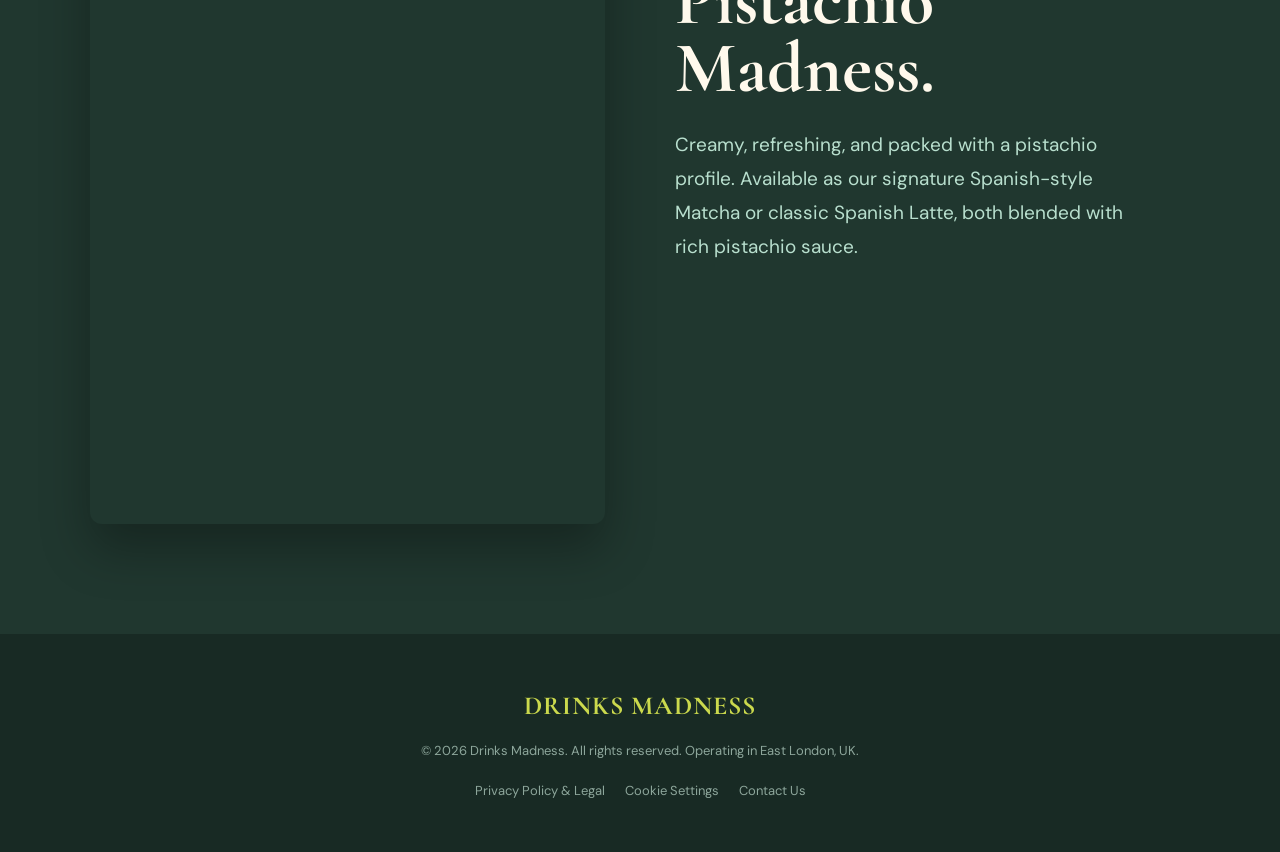
==== commit e2734d22: "Update index.html" ====
--- a/index.html
+++ b/index.html
@@ -5,6 +5,8 @@
 <meta name="viewport" content="width=device-width, initial-scale=1.0">
 <meta name="description" content="Drinks Madness — East London mobile drinks stall bringing premium matcha, iced lattes, and refreshing mojitos to your events and celebrations.">
 <title>Drinks Madness</title>
+<link rel="icon" type="image/jpeg" href="/favicon.png.jpg">
+<link rel="apple-touch-icon" href="/favicon.png.jpg">
 
 <script type="application/ld+json">
 {"@context":"https://schema.org","@type":"FoodEstablishment","name":"Drinks Madness","description":"Mobile drinks stall based in East London, bringing refreshing matcha, lattes, and mojitos to events and celebrations.","servesCuisine":"Beverages, Coffee, Matcha, Mocktails","address":{"@type":"PostalAddress","addressLocality":"East London","addressCountry":"UK"},"url":"https://www.drinksmadness.com/","hasMenu":{"@type":"Menu","name":"Drinks Madness Menu"}}
@@ -171,6 +173,14 @@
 .footer a:hover{color:#cbd94d;text-decoration:underline}
 .footer-links{display:flex;gap:20px;margin-top:5px;flex-wrap:wrap;justify-content:center}
 
+/* COOKIE BANNER */
+.cookie-banner{position:fixed;left:50%;bottom:16px;transform:translateX(-50%);width:calc(100% - 32px);max-width:600px;background:#182a24;color:#fff9ec;border:1px solid rgba(203,217,77,.35);border-radius:16px;padding:20px 22px;z-index:10050;box-shadow:0 20px 50px rgba(0,0,0,.4);margin-bottom:env(safe-area-inset-bottom,0px)}
+.cookie-banner[hidden]{display:none}
+.cookie-banner p{font-size:14px;line-height:1.55;color:#b8dfce;margin-bottom:14px}
+.cookie-banner a{color:#cbd94d;text-decoration:underline}
+.cookie-actions{display:flex;gap:10px;flex-wrap:wrap}
+.cookie-actions .button{padding:11px 22px;font-size:12px}
+
 /* RESPONSIVE */
 @media (max-width:1000px) and (min-width:801px){
 .hero-content{gap:40px}
@@ -463,6 +473,8 @@
                     <p>All menu pricing is displayed in GBP (£). <strong>Drinks Madness is not currently VAT registered</strong>, therefore no VAT is added to your bill or displayed in our pricing. Mobile event bookings are subject to custom quotation based on guest count, location, and minimum spends agreed upon prior to confirmation.</p>
                     <h3>4. Allergen &amp; Food Information</h3>
                     <p>In accordance with the Food Information Regulations 2014, full ingredient lists for our matcha, lattes, and syrups are available upon request. Customers must notify us of any specific dietary requirements or allergies prior to event service.</p>
+                    <h3>5. Cookies &amp; Analytics</h3>
+                    <p>With your consent, we use Google Analytics (provided by Google) to understand how visitors use this website, such as which pages are viewed, roughly where visitors are located, and what type of device they use. This uses cookies and sends anonymised usage data to Google. Analytics is switched off unless you click Accept on the cookie banner, and no analytics cookies are set if you decline. You can change your choice at any time using "Cookie Settings" in the footer.</p>
                 </div>
             </div>
         </section>
@@ -476,10 +488,19 @@
         <p>© 2026 Drinks Madness. All rights reserved. Operating in East London, UK.</p>
         <div class="footer-links">
             <a href="#" onclick="switchPage('privacy'); return false;">Privacy Policy &amp; Legal</a>
+            <a href="#" onclick="openCookieBanner(); return false;">Cookie Settings</a>
             <a href="mailto:info@drinksmadness.com" target="_blank" rel="noopener noreferrer">Contact Us</a>
         </div>
     </div>
 </footer>
+
+<div class="cookie-banner" id="cookieBanner" role="dialog" aria-label="Cookie consent" hidden>
+    <p>We use Google Analytics cookies to see how many people visit the site and which pages they view. They are only switched on if you accept. See our <a href="#" onclick="switchPage('privacy'); return false;">Privacy Policy</a>.</p>
+    <div class="cookie-actions">
+        <button type="button" class="button button-primary" onclick="setCookieConsent('granted')">ACCEPT</button>
+        <button type="button" class="button button-secondary" style="color:#fff9ec;border-color:#fff9ec" onclick="setCookieConsent('denied')">DECLINE</button>
+    </div>
+</div>
 
 <script>
 const pages = ['home', 'menu', 'gallery', 'about', 'book', 'privacy'];
@@ -502,6 +523,7 @@
     });
 
     document.body.classList.toggle('on-gallery', targetPage === 'gallery');
+    if (window.gtag) gtag('event', 'page_view', { page_title: 'Drinks Madness - ' + targetPage, page_path: '/' + targetPage });
     closeMenu();
     window.scrollTo({ top: 0, behavior: 'smooth' });
 
@@ -660,6 +682,52 @@
 window.addEventListener('scroll', handleGalleryScroll, { passive: true });
 window.addEventListener('resize', handleGalleryScroll, { passive: true });
 window.addEventListener('load', handleGalleryScroll);
+
+/* COOKIE CONSENT + GOOGLE ANALYTICS */
+const GA_ID = 'G-WTRDJ5W9KK';
+const CONSENT_KEY = 'dm-cookie-consent';
+
+function getConsent() {
+    try { return localStorage.getItem(CONSENT_KEY); } catch (e) { return null; }
+}
+
+function loadAnalytics() {
+    if (window.gaLoaded) return;
+    window.gaLoaded = true;
+    window['ga-disable-' + GA_ID] = false;
+
+    const script = document.createElement('script');
+    script.async = true;
+    script.src = 'https://www.googletagmanager.com/gtag/js?id=' + GA_ID;
+    document.head.appendChild(script);
+
+    window.dataLayer = window.dataLayer || [];
+    window.gtag = function () { dataLayer.push(arguments); };
+    gtag('js', new Date());
+    gtag('config', GA_ID);
+}
+
+function setCookieConsent(value) {
+    try { localStorage.setItem(CONSENT_KEY, value); } catch (e) {}
+    document.getElementById('cookieBanner').hidden = true;
+
+    if (value === 'granted') {
+        loadAnalytics();
+    } else {
+        window['ga-disable-' + GA_ID] = true;
+    }
+}
+
+function openCookieBanner() {
+    document.getElementById('cookieBanner').hidden = false;
+}
+
+(function initConsent() {
+    const consent = getConsent();
+    if (consent === 'granted') loadAnalytics();
+    else if (consent === 'denied') window['ga-disable-' + GA_ID] = true;
+    else openCookieBanner();
+})();
 </script>
 
 </body>
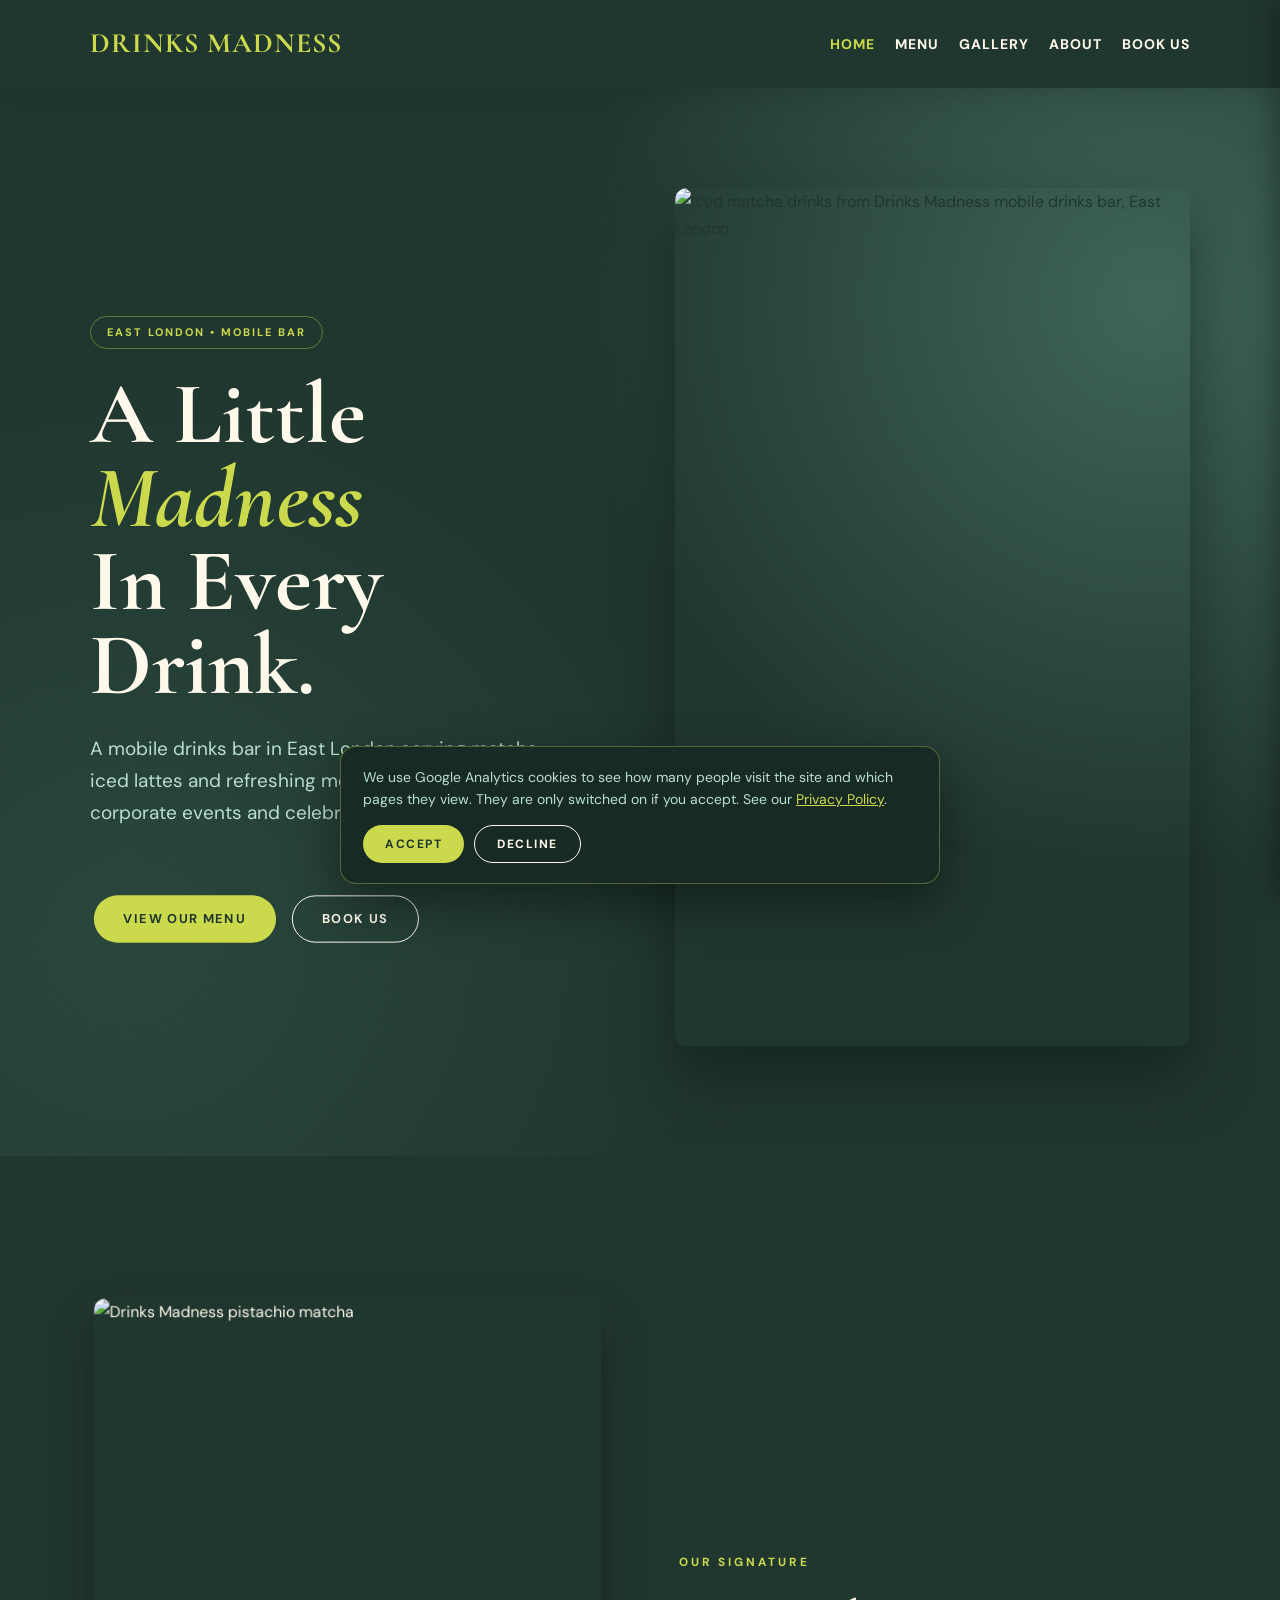
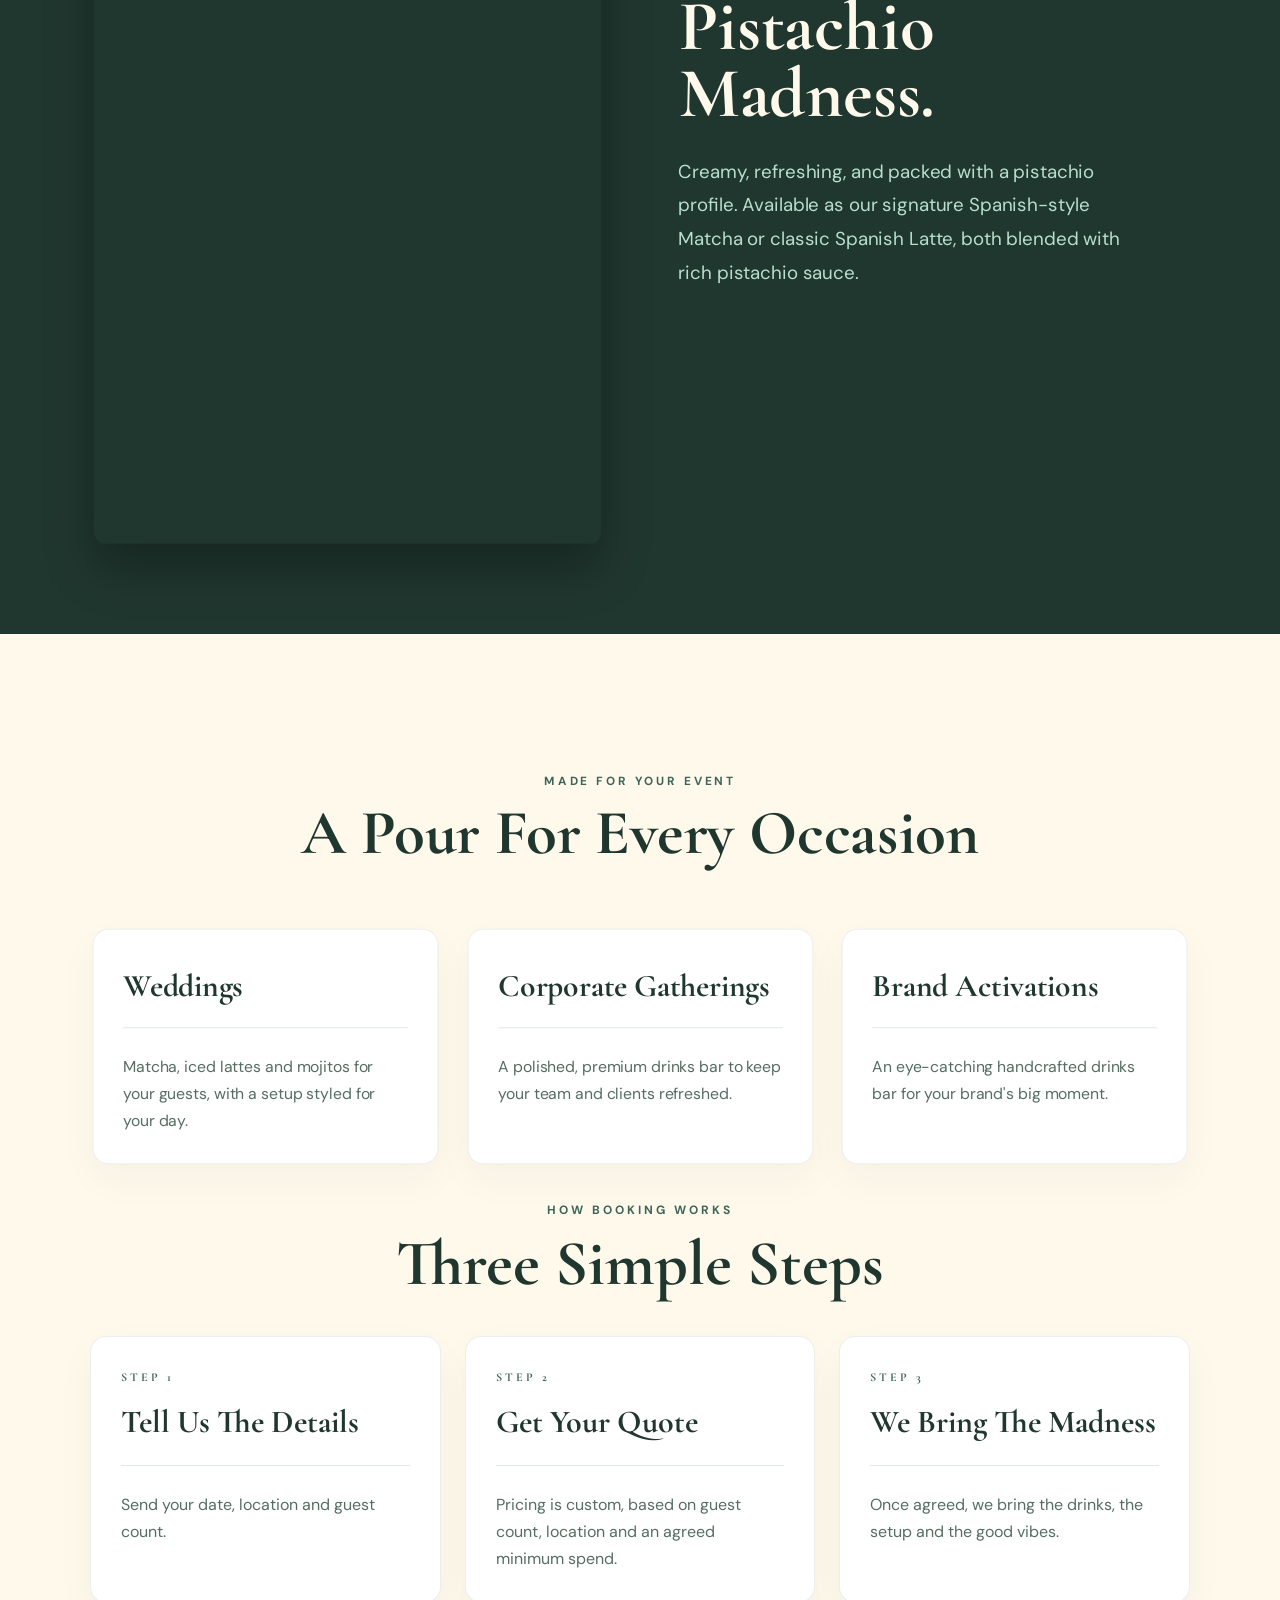
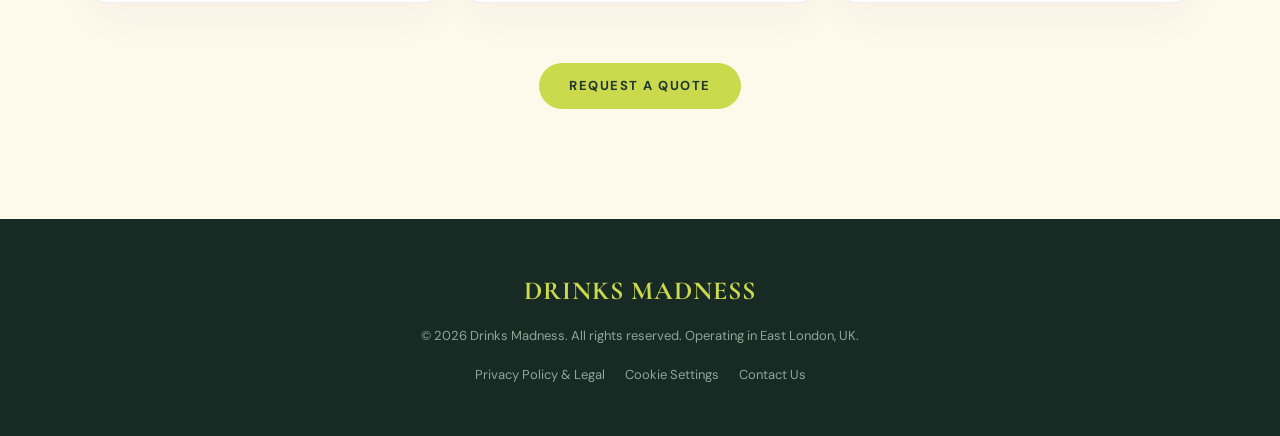
==== commit 3963bee7: "Update index.html" ====
--- a/index.html
+++ b/index.html
@@ -3,13 +3,24 @@
 <head>
 <meta charset="UTF-8">
 <meta name="viewport" content="width=device-width, initial-scale=1.0">
-<meta name="description" content="Drinks Madness — East London mobile drinks stall bringing premium matcha, iced lattes, and refreshing mojitos to your events and celebrations.">
-<title>Drinks Madness</title>
+<meta name="description" content="Drinks Madness is an East London mobile drinks bar serving matcha, iced lattes and mojitos at weddings, corporate events and parties. Request a quote today.">
+<title>Mobile Matcha &amp; Iced Latte Bar, East London | Drinks Madness</title>
 <link rel="icon" type="image/jpeg" href="/favicon.png.jpg">
 <link rel="apple-touch-icon" href="/favicon.png.jpg">
+<link rel="canonical" href="https://www.drinksmadness.com/">
+<meta name="theme-color" content="#20372f">
+<meta property="og:type" content="website">
+<meta property="og:site_name" content="Drinks Madness">
+<meta property="og:title" content="Drinks Madness | Mobile Matcha &amp; Iced Latte Bar, East London">
+<meta property="og:description" content="Drinks Madness is an East London mobile drinks bar serving matcha, iced lattes and mojitos at weddings, corporate events and parties. Request a quote today.">
+<meta property="og:url" content="https://www.drinksmadness.com/">
+<meta property="og:image" content="https://www.drinksmadness.com/favicon.png.jpg">
+<meta name="twitter:card" content="summary">
+<link rel="preconnect" href="https://drive.google.com">
+<link rel="preconnect" href="https://lh3.googleusercontent.com" crossorigin>
 
 <script type="application/ld+json">
-{"@context":"https://schema.org","@type":"FoodEstablishment","name":"Drinks Madness","description":"Mobile drinks stall based in East London, bringing refreshing matcha, lattes, and mojitos to events and celebrations.","servesCuisine":"Beverages, Coffee, Matcha, Mocktails","address":{"@type":"PostalAddress","addressLocality":"East London","addressCountry":"UK"},"url":"https://www.drinksmadness.com/","hasMenu":{"@type":"Menu","name":"Drinks Madness Menu"}}
+{"@context": "https://schema.org", "@graph": [{"@type": "FoodEstablishment", "@id": "https://www.drinksmadness.com/#business", "name": "Drinks Madness", "description": "Mobile drinks bar based in East London serving matcha, iced lattes and mojitos at weddings, corporate events and celebrations.", "url": "https://www.drinksmadness.com/", "telephone": "+447442453031", "email": "info@drinksmadness.com", "image": "https://www.drinksmadness.com/favicon.png.jpg", "logo": "https://www.drinksmadness.com/favicon.png.jpg", "priceRange": "£3.50-£5.00", "servesCuisine": ["Matcha", "Coffee", "Mojitos"], "address": {"@type": "PostalAddress", "addressLocality": "East London", "addressCountry": "GB"}, "areaServed": {"@type": "AdministrativeArea", "name": "East London"}, "sameAs": ["https://www.instagram.com/drinksmadness/", "https://www.tiktok.com/@officialdrinksmadness"], "hasMenu": {"@type": "Menu", "name": "Drinks Madness Menu", "hasMenuSection": [{"@type": "MenuSection", "name": "Matcha", "hasMenuItem": [{"@type": "MenuItem", "name": "Original Matcha", "offers": {"@type": "Offer", "price": "3.50", "priceCurrency": "GBP"}}, {"@type": "MenuItem", "name": "Vanilla Matcha", "offers": {"@type": "Offer", "price": "4.00", "priceCurrency": "GBP"}}, {"@type": "MenuItem", "name": "Caramel Matcha", "offers": {"@type": "Offer", "price": "4.00", "priceCurrency": "GBP"}}]}, {"@type": "MenuSection", "name": "Iced Latte", "hasMenuItem": [{"@type": "MenuItem", "name": "Iced Latte", "offers": {"@type": "Offer", "price": "3.50", "priceCurrency": "GBP"}}, {"@type": "MenuItem", "name": "Iced Vanilla Latte", "offers": {"@type": "Offer", "price": "4.00", "priceCurrency": "GBP"}}, {"@type": "MenuItem", "name": "Iced Caramel Latte", "offers": {"@type": "Offer", "price": "4.00", "priceCurrency": "GBP"}}]}, {"@type": "MenuSection", "name": "Matcha Spanish", "hasMenuItem": [{"@type": "MenuItem", "name": "Matcha Spanish Latte", "offers": {"@type": "Offer", "price": "4.00", "priceCurrency": "GBP"}}, {"@type": "MenuItem", "name": "Vanilla Matcha Spanish", "offers": {"@type": "Offer", "price": "4.50", "priceCurrency": "GBP"}}, {"@type": "MenuItem", "name": "Caramel Matcha Spanish", "offers": {"@type": "Offer", "price": "4.50", "priceCurrency": "GBP"}}, {"@type": "MenuItem", "name": "Pistachio Matcha Spanish", "offers": {"@type": "Offer", "price": "5.00", "priceCurrency": "GBP"}}]}, {"@type": "MenuSection", "name": "Spanish Latte", "hasMenuItem": [{"@type": "MenuItem", "name": "Original Spanish Latte", "offers": {"@type": "Offer", "price": "4.00", "priceCurrency": "GBP"}}, {"@type": "MenuItem", "name": "Vanilla Spanish Latte", "offers": {"@type": "Offer", "price": "4.50", "priceCurrency": "GBP"}}, {"@type": "MenuItem", "name": "Caramel Spanish Latte", "offers": {"@type": "Offer", "price": "4.50", "priceCurrency": "GBP"}}, {"@type": "MenuItem", "name": "Pistachio Spanish Latte", "offers": {"@type": "Offer", "price": "5.00", "priceCurrency": "GBP"}}]}, {"@type": "MenuSection", "name": "Mojitos", "hasMenuItem": [{"@type": "MenuItem", "name": "Mint Mojito", "offers": {"@type": "Offer", "price": "3.50", "priceCurrency": "GBP"}}, {"@type": "MenuItem", "name": "Strawberry Mojito", "offers": {"@type": "Offer", "price": "4.00", "priceCurrency": "GBP"}}]}]}}, {"@type": "FAQPage", "mainEntity": [{"@type": "Question", "name": "Where do you operate?", "acceptedAnswer": {"@type": "Answer", "text": "We are a mobile drinks bar based in East London, serving private events and celebrations. Tell us your event location when you enquire."}}, {"@type": "Question", "name": "What drinks do you serve?", "acceptedAnswer": {"@type": "Answer", "text": "Matcha, iced lattes, Spanish lattes and Matcha Spanish (made with sweetened condensed milk), plus mint and strawberry mojitos. Our menu is alcohol-free."}}, {"@type": "Question", "name": "What events do you cater for?", "acceptedAnswer": {"@type": "Answer", "text": "Weddings, corporate gatherings, brand activations and private celebrations."}}, {"@type": "Question", "name": "How much does it cost?", "acceptedAnswer": {"@type": "Answer", "text": "Event bookings are quoted individually, based on guest count, location and any minimum spend agreed before confirmation. Menu prices start at £3.50 per drink, and we are not VAT registered, so no VAT is added."}}, {"@type": "Question", "name": "How do I book?", "acceptedAnswer": {"@type": "Answer", "text": "Send your date, location and guest count by email (info@drinksmadness.com) or WhatsApp and we will come back to you with a quote."}}, {"@type": "Question", "name": "Can you cater for allergies?", "acceptedAnswer": {"@type": "Answer", "text": "Please tell us about any allergies or dietary requirements when you book. Full ingredient lists for our matcha, lattes and syrups are available on request."}}]}]}
 </script>
 
 <link rel="preconnect" href="https://fonts.googleapis.com">
@@ -48,7 +59,7 @@
 /* PAGES */
 .page-section{display:none;animation:fadeIn .4s ease-in-out}
 .page-section.active{display:block}
-@keyframes fadeIn{from{opacity:0;transform:translateY(10px)}to{opacity:1;transform:translateY(0)}}
+@keyframes fadeIn{from{opacity:0}to{opacity:1}}
 
 /* HERO */
 .hero{background:radial-gradient(circle at 90% 20%,#3f6559 0%,transparent 40%),radial-gradient(circle at 10% 80%,#2a473d 0%,transparent 40%),#20372f;padding:100px 0 110px;overflow:hidden}
@@ -83,7 +94,7 @@
 .menu-item-header{display:flex;justify-content:space-between;align-items:center;width:100%}
 .menu-item-name{font-weight:700;font-size:17px}
 .menu-price{color:#3f6559;font-weight:700;white-space:nowrap;font-size:17px}
-.menu-item-desc{font-size:14px;color:#667d73;margin-top:6px;line-height:1.5;font-style:italic;padding-right:20px}
+.menu-item-desc{font-size:14px;color:#566d63;margin-top:6px;line-height:1.5;font-style:italic;padding-right:20px}
 
 /* FEATURED */
 .featured{background:#20372f;color:#fff9ec}
@@ -141,7 +152,7 @@
 .about{background:#fff9ec}
 .about-grid{display:grid;grid-template-columns:1fr 1fr;gap:80px;align-items:center}
 .about-text h2{font-size:clamp(44px,5vw,68px);line-height:1;margin-bottom:25px}
-.about-text p{font-size:19px;color:#667d73;margin-bottom:20px;line-height:1.7}
+.about-text p{font-size:19px;color:#566d63;margin-bottom:20px;line-height:1.7}
 .about-box{background:#3f6559;padding:60px 50px;border-radius:16px;color:#fff9ec;min-width:0;box-shadow:0 20px 40px rgba(32,55,47,.15)}
 .about-box h3{color:#cbd94d;font-size:34px;margin-bottom:20px}
 .about-box p{color:#b8dfce;font-size:17px;line-height:1.7}
@@ -151,7 +162,7 @@
 .legal-content{max-width:800px;margin:0 auto;background:#fff;padding:50px;border-radius:16px;box-shadow:0 15px 40px rgba(32,55,47,.04);border:1px solid rgba(63,101,89,.1)}
 .legal-content h2{font-size:36px;margin-bottom:20px}
 .legal-content h3{font-size:22px;color:#3f6559;margin-top:30px;margin-bottom:12px;font-family:'DM Sans',sans-serif}
-.legal-content p{font-size:15px;color:#667d73;margin-bottom:15px;line-height:1.6}
+.legal-content p{font-size:15px;color:#566d63;margin-bottom:15px;line-height:1.6}
 
 /* BOOKING */
 .booking{background:#b8dfce;text-align:center;padding:120px 0}
@@ -173,6 +184,92 @@
 .footer a:hover{color:#cbd94d;text-decoration:underline}
 .footer-links{display:flex;gap:20px;margin-top:5px;flex-wrap:wrap;justify-content:center}
 
+/* HOME EXTRAS + FAQ */
+.trio{display:grid;grid-template-columns:repeat(3,minmax(0,1fr));gap:24px;margin-bottom:60px}
+.trio .menu-card{padding:30px}
+.trio .menu-card p{color:#566d63;font-size:16px}
+.step-num{display:block;color:#3f6559;font-size:12px;font-weight:700;letter-spacing:3px;margin-bottom:8px}
+.center-cta{text-align:center;margin-top:10px}
+.faq{background:#fff9ec;padding:90px 0}
+.faq-list{max-width:800px;margin:0 auto}
+.faq details{background:#fff;border:1px solid rgba(63,101,89,.12);border-radius:12px;margin-bottom:12px;padding:0 24px}
+.faq summary{cursor:pointer;font-weight:700;font-size:17px;padding:20px 0;list-style:none;display:flex;justify-content:space-between;gap:16px}
+.faq summary::-webkit-details-marker{display:none}
+.faq summary::after{content:"+";color:#3f6559;font-size:26px;line-height:1;transition:transform .35s cubic-bezier(.16,1,.3,1)}
+.faq details[open] summary::after{transform:rotate(45deg)}
+.faq details[open] p{animation:faqIn .45s cubic-bezier(.16,1,.3,1)}
+@keyframes faqIn{from{opacity:0;transform:translateY(-8px)}to{opacity:1;transform:none}}
+.faq details p{color:#566d63;padding-bottom:20px}
+
+/* MOTION + INTERACTIVE */
+.intro{position:fixed;inset:0;z-index:20000;background:#20372f;display:flex;align-items:center;justify-content:center;pointer-events:none;transition:transform .9s cubic-bezier(.76,0,.24,1);animation:introOut 0s linear 3.4s forwards}
+.intro.done{transform:translateY(-100%)}
+@keyframes introOut{to{visibility:hidden}}
+.intro-fill{position:absolute;inset:0;background:#3f6559;transform:scaleY(0);transform-origin:bottom;animation:pour 1.1s cubic-bezier(.65,0,.35,1) .25s forwards}
+@keyframes pour{to{transform:scaleY(1)}}
+.intro-word{position:relative;font-family:'Cormorant Garamond',serif;font-weight:700;font-size:clamp(34px,8vw,72px);letter-spacing:2px;color:#fff9ec;animation:wordIn .8s ease .1s both}
+@keyframes wordIn{from{opacity:0;transform:translateY(14px)}to{opacity:1;transform:none}}
+.rv{opacity:0;translate:0 26px;scale:.985;transition:opacity .8s ease,translate .9s cubic-bezier(.16,1,.3,1),scale .9s cubic-bezier(.16,1,.3,1),transform .35s ease,box-shadow .35s ease;transition-delay:calc(var(--i,0)*70ms),calc(var(--i,0)*70ms),calc(var(--i,0)*70ms),0s,0s}
+.rv.in{opacity:1;translate:0 0;scale:1}
+@media (hover:hover){.menu-card:hover{transform:translateY(-6px);box-shadow:0 24px 50px rgba(32,55,47,.14)}}
+.menu-card[hidden]{display:none}
+.hero{position:relative}
+.hero-content{position:relative;z-index:1}
+.bubble{position:absolute;bottom:-40px;border:1px solid rgba(203,217,77,.4);border-radius:50%;opacity:0;pointer-events:none;animation:rise var(--t,10s) linear var(--d,0s) infinite}
+@keyframes rise{0%{transform:translate(0,0) scale(.6);opacity:0}15%{opacity:.7}100%{transform:translate(var(--x,0),calc(-1*var(--h,900px))) scale(1);opacity:0}}
+.hero-image{animation:floaty 7s ease-in-out infinite}
+@keyframes floaty{50%{transform:translateY(-10px)}}
+.hero-image img,.featured-image img{transform:perspective(900px) rotateX(var(--rx,0deg)) rotateY(var(--ry,0deg));transition:transform .25s ease-out;will-change:transform}
+.button,.booking-button,.social-button{position:relative;overflow:hidden}
+.button:active,.booking-button:active,.social-button:active{transform:scale(.97)}
+.ripple{position:absolute;width:20px;height:20px;margin:-10px 0 0 -10px;border-radius:50%;background:rgba(255,255,255,.45);transform:scale(0);animation:rip .6s ease-out forwards;pointer-events:none}
+@keyframes rip{to{transform:scale(14);opacity:0}}
+.button-ghost{background:transparent;border:1px solid #20372f;color:#20372f}
+.menu-section *:focus-visible,.builder *:focus-visible,.faq *:focus-visible,.quote *:focus-visible,.booking *:focus-visible,.about *:focus-visible{outline-color:#20372f}
+.tabs{display:flex;gap:10px;justify-content:center;flex-wrap:wrap;margin:-20px 0 40px}
+.tab{min-height:44px;padding:10px 22px;border-radius:50px;border:1px solid #3f6559;background:transparent;color:#20372f;font-weight:700;font-size:15px;cursor:pointer;transition:background-color .25s,color .25s,transform .2s}
+.tab[aria-pressed="true"]{background:#20372f;color:#fff9ec;border-color:#20372f}
+.tab:active{transform:scale(.96)}
+.builder{background:#fff9ec;padding-top:0}
+.builder-grid{display:grid;grid-template-columns:1fr 1fr;gap:40px;align-items:center}
+.builder fieldset{border:0;margin-bottom:22px}
+.builder legend{font-weight:700;font-size:15px;margin-bottom:10px}
+.chips{display:flex;flex-wrap:wrap;gap:10px}
+.chip{position:relative}
+.chip input{position:absolute;inset:0;width:100%;height:100%;opacity:0;cursor:pointer;margin:0}
+.chip span{display:block;min-height:44px;padding:10px 20px;border:1px solid #3f6559;border-radius:50px;font-weight:700;font-size:15px;transition:background-color .25s,color .25s}
+.chip input:checked+span{background:#20372f;color:#fff9ec;border-color:#20372f}
+.chip input:focus-visible+span{outline:3px solid #20372f;outline-offset:3px}
+.chip input:disabled{cursor:not-allowed}
+.chip input:disabled+span{opacity:.45;border-style:dashed}
+.b-note{font-size:14px;color:#566d63}
+.result{background:#20372f;color:#fff9ec;border-radius:16px;padding:32px;display:flex;gap:26px;align-items:center}
+.result.swap .r-text{animation:swapIn .5s cubic-bezier(.16,1,.3,1)}
+@keyframes swapIn{from{opacity:0;transform:translateY(10px)}to{opacity:1;transform:none}}
+.r-name{font-family:'Cormorant Garamond',serif;font-weight:700;font-size:clamp(30px,4vw,40px);line-height:1.05}
+.r-price{color:#cbd94d;font-size:28px;font-weight:700;margin:8px 0}
+.r-desc{color:#b8dfce;font-size:15px;line-height:1.5}
+.glass{width:130px;flex:none;overflow:visible}
+.l-base{fill:var(--liq,#7fa05a);transition:fill .5s}
+.l-top{fill:var(--top,#e9e2c8);opacity:.9;transition:fill .5s}
+.l-cream{fill:#f4e6c9;opacity:0;transition:opacity .5s}
+.glass.spanish .l-cream{opacity:.85}
+.l-syrup{fill:var(--syr,transparent);transition:fill .5s}
+.ice rect{fill:rgba(255,255,255,.5);animation:bob 4s ease-in-out infinite}
+.ice rect:nth-child(2){animation-delay:-1.3s}
+.ice rect:nth-child(3){animation-delay:-2.6s}
+@keyframes bob{50%{transform:translateY(5px)}}
+.quote{background:#fff9ec;padding-top:0}
+.quote-card{max-width:760px;margin:0 auto}
+.quote-card h2{font-size:clamp(36px,5vw,52px);line-height:1;margin-bottom:12px}
+.quote-card>p{color:#566d63}
+.qgrid{display:grid;grid-template-columns:1fr 1fr;gap:18px;margin:26px 0}
+.qgrid label{display:flex;flex-direction:column;gap:6px;font-weight:700;font-size:14px}
+.qgrid input,.qgrid select{font:inherit;font-size:16px;font-weight:400;color:#20372f;min-height:44px;padding:10px 14px;border:1px solid #3f6559;border-radius:10px;background:#fff;width:100%}
+.qactions{display:flex;gap:12px;flex-wrap:wrap}
+@media (max-width:800px){.builder-grid,.qgrid{grid-template-columns:1fr}.result{flex-direction:column;text-align:center}}
+@media (prefers-reduced-motion:reduce){.intro,.bubble{display:none}.hero-image{animation:none}.rv{opacity:1;translate:none;scale:1;transition:none}.hero-image img,.featured-image img{transform:none!important}.faq details[open] p,.result.swap .r-text,.ice rect{animation:none}.ripple{display:none}}
+
 /* COOKIE BANNER */
 .cookie-banner{position:fixed;left:50%;bottom:16px;transform:translateX(-50%);width:calc(100% - 32px);max-width:600px;background:#182a24;color:#fff9ec;border:1px solid rgba(203,217,77,.35);border-radius:16px;padding:20px 22px;z-index:10050;box-shadow:0 20px 50px rgba(0,0,0,.4);margin-bottom:env(safe-area-inset-bottom,0px)}
 .cookie-banner[hidden]{display:none}
@@ -194,7 +291,7 @@
 .hero{padding:60px 0 80px}
 .hero-content{grid-template-columns:1fr;gap:50px}
 .hero-text h1{margin-bottom:20px}
-.menu-grid,.featured-grid,.about-grid{grid-template-columns:1fr}
+.menu-grid,.featured-grid,.about-grid,.trio{grid-template-columns:1fr}
 .menu-card.full{grid-column:auto}
 .about-box{padding:40px 30px}
 .legal-content{padding:25px}
@@ -210,6 +307,7 @@
 </head>
 
 <body>
+<div class="intro" id="intro" aria-hidden="true"><div class="intro-fill"></div><div class="intro-word">DRINKS MADNESS</div></div>
 
 <header class="header">
     <div class="container header-inner">
@@ -248,14 +346,14 @@
                 <div class="hero-text">
                     <div class="hero-tag">EAST LONDON • MOBILE BAR</div>
                     <h1>A Little<br><span>Madness</span><br>In Every Drink.</h1>
-                    <p>Matcha, iced lattes, and refreshing mojitos curated for exclusive events, celebrations, and good vibes.</p>
+                    <p>A mobile drinks bar in East London serving matcha, iced lattes and refreshing mojitos at weddings, corporate events and celebrations.</p>
                     <div class="hero-buttons">
                         <button type="button" class="button button-primary" onclick="switchPage('menu')">VIEW OUR MENU</button>
                         <button type="button" class="button button-secondary" onclick="switchPage('book')">BOOK US</button>
                     </div>
                 </div>
                 <div class="hero-image">
-                    <img src="https://drive.google.com/thumbnail?id=1HlTKUGdMAr4xRb13KAohwgjvT_aBC7X1&sz=w1200" alt="Drinks Madness matcha drinks" width="600" height="1000">
+                    <img src="https://drive.google.com/thumbnail?id=1HlTKUGdMAr4xRb13KAohwgjvT_aBC7X1&sz=w1200" alt="Iced matcha drinks from Drinks Madness mobile drinks bar, East London" width="600" height="1000" fetchpriority="high">
                 </div>
             </div>
         </section>
@@ -270,6 +368,22 @@
                     <h2>Pistachio<br>Madness.</h2>
                     <p>Creamy, refreshing, and packed with a pistachio profile. Available as our signature Spanish-style Matcha or classic Spanish Latte, both blended with rich pistachio sauce.</p>
                 </div>
+            </div>
+        </section>
+
+        <section class="section about">
+            <div class="container">
+                <div class="section-heading">
+                    <div class="small">MADE FOR YOUR EVENT</div>
+                    <h2>A Pour For Every Occasion</h2>
+                </div>
+                <div class="trio"><div class="menu-card"><h3>Weddings</h3><p>Matcha, iced lattes and mojitos for your guests, with a setup styled for your day.</p></div><div class="menu-card"><h3>Corporate Gatherings</h3><p>A polished, premium drinks bar to keep your team and clients refreshed.</p></div><div class="menu-card"><h3>Brand Activations</h3><p>An eye-catching handcrafted drinks bar for your brand's big moment.</p></div></div>
+                <div class="section-heading" style="margin-bottom:40px">
+                    <div class="small">HOW BOOKING WORKS</div>
+                    <h2>Three Simple Steps</h2>
+                </div>
+                <div class="trio"><div class="menu-card"><h3><span class="step-num">STEP 1</span>Tell Us The Details</h3><p>Send your date, location and guest count.</p></div><div class="menu-card"><h3><span class="step-num">STEP 2</span>Get Your Quote</h3><p>Pricing is custom, based on guest count, location and an agreed minimum spend.</p></div><div class="menu-card"><h3><span class="step-num">STEP 3</span>We Bring The Madness</h3><p>Once agreed, we bring the drinks, the setup and the good vibes.</p></div></div>
+                <div class="center-cta"><button type="button" class="button button-primary" data-track="home_quote" onclick="switchPage('book')">REQUEST A QUOTE</button></div>
             </div>
         </section>
     </div>
@@ -281,7 +395,14 @@
                 <div class="section-heading">
                     <div class="small">THE COLLECTION</div>
                     <h2>Our Menu</h2>
-                    <p style="margin-top:10px;font-size:15px;color:#667d73;">Please inform us of any allergies or dietary requirements when booking.</p>
+                    <p style="margin-top:10px;font-size:15px;color:#566d63;">Please inform us of any allergies or dietary requirements when booking.</p>
+                </div>
+
+                <div class="tabs" role="group" aria-label="Filter the menu">
+                    <button type="button" class="tab" data-filter="all" aria-pressed="true">All drinks</button>
+                    <button type="button" class="tab" data-filter="matcha" aria-pressed="false">Matcha</button>
+                    <button type="button" class="tab" data-filter="latte" aria-pressed="false">Lattes</button>
+                    <button type="button" class="tab" data-filter="mojito" aria-pressed="false">Mojitos</button>
                 </div>
 
                 <div class="menu-grid">
@@ -319,6 +440,22 @@
                         <h3>Mojitos</h3>
                         <div class="menu-item"><div class="menu-item-header"><span class="menu-item-name">Mint Mojito</span><span class="menu-price">£3.50</span></div><div class="menu-item-desc">Premium mint syrup, lime juice, and lemonade over ice, garnished with fresh mint leaves.</div></div>
                         <div class="menu-item"><div class="menu-item-header"><span class="menu-item-name">Strawberry Mojito</span><span class="menu-price">£4.00</span></div><div class="menu-item-desc">Premium strawberry syrup, lime juice, and lemonade served over ice.</div></div>
+                    </div>
+                </div>
+            </div>
+        </section>
+
+        <section class="section builder" id="builder">
+            <div class="container">
+                <div class="section-heading" style="margin-bottom:40px">
+                    <h2>Build Your Drink</h2>
+                    <p style="margin-top:10px;color:#566d63">Pick a base, a flavour and a style to see the drink and its menu price.</p>
+                </div>
+                <div class="builder-grid">
+                    <div id="builderControls"></div>
+                    <div class="result" id="builderResult" aria-live="polite">
+                        <svg class="glass" id="glass" viewBox="0 0 120 210" role="img" aria-label="Illustration of your drink"><defs><clipPath id="gc"><path d="M22 26H98L91 188Q90 198 80 198H40Q30 198 29 188Z"/></clipPath></defs><g clip-path="url(#gc)"><rect x="0" y="62" width="120" height="150" class="l-base"/><rect x="0" y="62" width="120" height="46" class="l-top"/><rect x="0" y="108" width="120" height="30" class="l-cream"/><rect x="0" y="168" width="120" height="40" class="l-syrup"/></g><path d="M22 26H98L91 188Q90 198 80 198H40Q30 198 29 188Z" fill="none" stroke="#fff9ec" stroke-width="3" stroke-linejoin="round"/><g class="ice"><rect x="38" y="48" width="22" height="22" rx="4"/><rect x="64" y="40" width="20" height="20" rx="4"/><rect x="52" y="64" width="18" height="18" rx="4"/></g></svg>
+                        <div class="r-text"><div class="r-name" id="rName"></div><div class="r-price" id="rPrice"></div><div class="r-desc" id="rDesc"></div><p class="b-note" id="rNote" style="color:#b8dfce;margin-top:10px" hidden>Pistachio is only made Spanish style.</p></div>
                     </div>
                 </div>
             </div>
@@ -335,12 +472,12 @@
 
         <section class="gallery-wrapper">
             <div class="gallery-visuals">
-                <img id="img-matchas" src="https://drive.google.com/thumbnail?id=1HlTKUGdMAr4xRb13KAohwgjvT_aBC7X1&sz=w1200" alt="Drinks Madness Matcha Collection" decoding="async">
-                <img id="img-pistachio-matcha" src="https://drive.google.com/thumbnail?id=1vFt5ICuxZzd8pktXFJh6Yad-jAuXrkeT&sz=w1200" alt="Pistachio Matcha Spanish" decoding="async">
-                <img id="img-lattes" src="https://drive.google.com/thumbnail?id=16nbeVqCCkgDG_5RO8umEuAqqJUsGTFQB&sz=w1200" alt="Drinks Madness Lattes Collection" decoding="async">
-                <img id="img-pistachio-latte" src="https://drive.google.com/thumbnail?id=1zl4QMq6qd0iDyX6njYCo4allxLemEmsj&sz=w1200" alt="Pistachio Spanish Latte" decoding="async">
-                <img id="img-mint" src="https://drive.google.com/thumbnail?id=1DoQgf59sGuB9zP2Lzyhy7j2-B72XQC5a&sz=w1200" alt="Mint Mojito" decoding="async">
-                <img id="img-strawberry" src="https://drive.google.com/thumbnail?id=1VpuUiCHfgOTqoe4oB28vOLg924_kjWeu&sz=w1200" alt="Strawberry Mojito" decoding="async">
+                <img id="img-matchas" src="https://drive.google.com/thumbnail?id=1HlTKUGdMAr4xRb13KAohwgjvT_aBC7X1&sz=w1200" alt="Drinks Madness Matcha Collection" decoding="async" loading="lazy">
+                <img id="img-pistachio-matcha" src="https://drive.google.com/thumbnail?id=1vFt5ICuxZzd8pktXFJh6Yad-jAuXrkeT&sz=w1200" alt="Pistachio Matcha Spanish" decoding="async" loading="lazy">
+                <img id="img-lattes" src="https://drive.google.com/thumbnail?id=16nbeVqCCkgDG_5RO8umEuAqqJUsGTFQB&sz=w1200" alt="Drinks Madness Lattes Collection" decoding="async" loading="lazy">
+                <img id="img-pistachio-latte" src="https://drive.google.com/thumbnail?id=1zl4QMq6qd0iDyX6njYCo4allxLemEmsj&sz=w1200" alt="Pistachio Spanish Latte" decoding="async" loading="lazy">
+                <img id="img-mint" src="https://drive.google.com/thumbnail?id=1DoQgf59sGuB9zP2Lzyhy7j2-B72XQC5a&sz=w1200" alt="Mint Mojito" decoding="async" loading="lazy">
+                <img id="img-strawberry" src="https://drive.google.com/thumbnail?id=1VpuUiCHfgOTqoe4oB28vOLg924_kjWeu&sz=w1200" alt="Strawberry Mojito" decoding="async" loading="lazy">
                 <nav class="gallery-rail" id="galleryRail" aria-label="Gallery progress"></nav>
             </div>
 
@@ -432,7 +569,7 @@
                         <h2>Drinks With A Little Madness.</h2>
                     </div>
                     <p>Drinks Madness is an exclusive mobile drinks bar based in East London, dedicated to bringing premium handcrafted beverages to private events and celebrations.</p>
-                    <p>From smooth matcha and iced lattes to vividly refreshing mocktails, we ensure your guests are served something they will actually remember.</p>
+                    <p>From smooth matcha and iced lattes to vividly refreshing mojitos, we ensure your guests are served something they will actually remember.</p>
                 </div>
                 <div class="about-box">
                     <h3 style="font-family:'Cormorant Garamond',serif;">Curated For Events</h3>
@@ -448,14 +585,33 @@
             <div class="container">
                 <h2>Ready To Pour?</h2>
                 <p>Want to bring the Madness to your next event? Reach out to our team with your desired date, location, and guest count to secure your booking.</p>
-                <a href="mailto:info@drinksmadness.com" target="_blank" rel="noopener noreferrer" class="booking-button">REQUEST A QUOTE</a>
+                <a href="mailto:info@drinksmadness.com?subject=Event%20enquiry%20-%20Drinks%20Madness&body=Hi%20Drinks%20Madness%2C%0A%0AEvent%20date%3A%0ALocation%3A%0AGuest%20count%3A%0AType%20of%20event%3A%0A" data-track="quote_email" target="_blank" rel="noopener noreferrer" class="booking-button">REQUEST A QUOTE</a>
                 <div class="social-links">
-                    <a href="https://www.instagram.com/drinksmadness/" target="_blank" rel="noopener noreferrer" class="social-button">Instagram</a>
-                    <a href="https://www.tiktok.com/@officialdrinksmadness" target="_blank" rel="noopener noreferrer" class="social-button">TikTok</a>
-                    <a href="https://wa.me/447442453031" target="_blank" rel="noopener noreferrer" class="social-button">WhatsApp</a>
+                    <a href="https://www.instagram.com/drinksmadness/" data-track="instagram" target="_blank" rel="noopener noreferrer" class="social-button">Instagram</a>
+                    <a href="https://www.tiktok.com/@officialdrinksmadness" data-track="tiktok" target="_blank" rel="noopener noreferrer" class="social-button">TikTok</a>
+                    <a href="https://wa.me/447442453031?text=Hi%20Drinks%20Madness%2C%20I%27d%20like%20a%20quote%20for%20an%20event." data-track="whatsapp" target="_blank" rel="noopener noreferrer" class="social-button">WhatsApp</a>
                 </div>
             </div>
         </section>
+<section class="section quote">
+            <div class="container">
+                <div class="menu-card quote-card">
+                    <h2>Plan your event</h2>
+                    <p>Add a few details and we will open a message ready to send. Nothing is sent until you press send.</p>
+                    <div class="qgrid">
+                        <label for="qDate">Event date<input type="date" id="qDate"></label>
+                        <label for="qLoc">Location<input type="text" id="qLoc" placeholder="Area or venue" autocomplete="off"></label>
+                        <label for="qGuests">Number of guests<input type="number" id="qGuests" min="1" inputmode="numeric" placeholder="For example, 60"></label>
+                        <label for="qType">Event type<select id="qType"><option>Wedding</option><option>Corporate gathering</option><option>Brand activation</option><option>Private celebration</option><option>Something else</option></select></label>
+                    </div>
+                    <div class="qactions">
+                        <a class="button button-primary" id="qMail" data-track="quote_helper_email" href="mailto:info@drinksmadness.com" target="_blank" rel="noopener noreferrer">Email our team</a>
+                        <a class="button button-ghost" id="qWa" data-track="quote_helper_whatsapp" href="https://wa.me/447442453031" target="_blank" rel="noopener noreferrer">Message us on WhatsApp</a>
+                    </div>
+                </div>
+            </div>
+        </section>
+<section class="faq"><div class="container"><div class="section-heading"><div class="small">GOOD TO KNOW</div><h2>Questions, Answered</h2></div><div class="faq-list"><details><summary>Where do you operate?</summary><p>We are a mobile drinks bar based in East London, serving private events and celebrations. Tell us your event location when you enquire.</p></details><details><summary>What drinks do you serve?</summary><p>Matcha, iced lattes, Spanish lattes and Matcha Spanish (made with sweetened condensed milk), plus mint and strawberry mojitos. Our menu is alcohol-free.</p></details><details><summary>What events do you cater for?</summary><p>Weddings, corporate gatherings, brand activations and private celebrations.</p></details><details><summary>How much does it cost?</summary><p>Event bookings are quoted individually, based on guest count, location and any minimum spend agreed before confirmation. Menu prices start at £3.50 per drink, and we are not VAT registered, so no VAT is added.</p></details><details><summary>How do I book?</summary><p>Send your date, location and guest count by email (info@drinksmadness.com) or WhatsApp and we will come back to you with a quote.</p></details><details><summary>Can you cater for allergies?</summary><p>Please tell us about any allergies or dietary requirements when you book. Full ingredient lists for our matcha, lattes and syrups are available on request.</p></details></div></div></section>
     </div>
 
     <!-- PRIVACY -->
@@ -505,7 +661,7 @@
 <script>
 const pages = ['home', 'menu', 'gallery', 'about', 'book', 'privacy'];
 
-function switchPage(targetPage) {
+function switchPage(targetPage, fromHistory) {
     pages.forEach(page => {
         const section = document.getElementById('page-' + page);
         if (section) section.classList.remove('active');
@@ -517,13 +673,21 @@
 
     const target = document.getElementById('page-' + targetPage);
     if (target) target.classList.add('active');
+    if (target) setupReveal(target);
     ['nav-', 'mob-nav-'].forEach(prefix => {
         const btn = document.getElementById(prefix + targetPage);
         if (btn) btn.classList.add('active');
     });
 
     document.body.classList.toggle('on-gallery', targetPage === 'gallery');
-    if (window.gtag) gtag('event', 'page_view', { page_title: 'Drinks Madness - ' + targetPage, page_path: '/' + targetPage });
+    document.title = PAGE_TITLES[targetPage] || PAGE_TITLES.home;
+    if (!fromHistory) {
+        const wanted = targetPage === 'home' ? '' : '#' + targetPage;
+        try {
+            if (location.hash !== wanted) history.pushState(null, '', wanted || location.pathname + location.search);
+        } catch (e) { /* previews/embeds may block URL changes; the page still works */ }
+    }
+    if (window.gtag) gtag('event', 'page_view', { page_title: document.title, page_path: '/' + targetPage });
     closeMenu();
     window.scrollTo({ top: 0, behavior: 'smooth' });
 
@@ -728,6 +892,197 @@
     else if (consent === 'denied') window['ga-disable-' + GA_ID] = true;
     else openCookieBanner();
 })();
+
+/* MOTION + INTERACTIVE */
+const reduceMo = window.matchMedia('(prefers-reduced-motion: reduce)');
+const REVEAL_SEL = '.section-heading,.hero-text>*,.featured-text>*,.featured-image,.trio .menu-card,.menu-grid .menu-card,.about-text>*,.about-box,.faq details,.quote-card,.booking .container>*,.legal-content,.builder-grid>*';
+let revealObserver = null;
+let revealReady = false;
+
+function setupReveal(root) {
+    if (!root || !revealReady || reduceMo.matches || !('IntersectionObserver' in window)) return;
+    revealObserver = revealObserver || new IntersectionObserver(entries => {
+        entries.forEach(entry => {
+            if (entry.isIntersecting) { entry.target.classList.add('in'); revealObserver.unobserve(entry.target); }
+        });
+    }, { threshold: 0.12, rootMargin: '0px 0px -6% 0px' });
+    root.querySelectorAll(REVEAL_SEL).forEach((el, i) => {
+        if (el.dataset.rv) return;
+        el.dataset.rv = '1';
+        el.classList.add('rv');
+        el.style.setProperty('--i', i % 6);
+        revealObserver.observe(el);
+    });
+}
+
+(function introSequence() {
+    const intro = document.getElementById('intro');
+    const start = () => { revealReady = true; setupReveal(document.querySelector('.page-section.active')); };
+    let seen = false;
+    try { seen = sessionStorage.getItem('dm-intro') === '1'; } catch (e) {}
+    if (reduceMo.matches || seen) { if (intro) intro.remove(); start(); return; }
+    try { sessionStorage.setItem('dm-intro', '1'); } catch (e) {}
+    setTimeout(() => intro && intro.classList.add('done'), 1500);
+    setTimeout(start, 1800);
+    setTimeout(() => intro && intro.remove(), 2600);
+})();
+
+(function decoration() {
+    const hero = document.querySelector('.hero');
+    if (hero && !reduceMo.matches) {
+        for (let i = 0; i < 12; i++) {
+            const b = document.createElement('span');
+            const size = 8 + Math.random() * 22;
+            b.className = 'bubble';
+            b.style.cssText = 'left:' + (Math.random() * 100) + '%;width:' + size + 'px;height:' + size + 'px;--t:' + (7 + Math.random() * 7) + 's;--d:-' + (Math.random() * 10) + 's;--x:' + ((Math.random() - 0.5) * 60) + 'px;--h:900px';
+            hero.appendChild(b);
+        }
+    }
+    if (!reduceMo.matches && window.matchMedia('(hover: hover)').matches) {
+        document.querySelectorAll('.hero-image,.featured-image').forEach(box => {
+            const img = box.querySelector('img');
+            box.addEventListener('pointermove', e => {
+                const r = box.getBoundingClientRect();
+                img.style.setProperty('--ry', (((e.clientX - r.left) / r.width - 0.5) * 10) + 'deg');
+                img.style.setProperty('--rx', (-((e.clientY - r.top) / r.height - 0.5) * 8) + 'deg');
+            });
+            box.addEventListener('pointerleave', () => { img.style.setProperty('--rx', '0deg'); img.style.setProperty('--ry', '0deg'); });
+        });
+    }
+})();
+
+document.addEventListener('click', e => {
+    const btn = e.target.closest('.button,.booking-button');
+    if (!btn || reduceMo.matches) return;
+    const r = btn.getBoundingClientRect();
+    const dot = document.createElement('span');
+    dot.className = 'ripple';
+    dot.style.left = (e.clientX - r.left) + 'px';
+    dot.style.top = (e.clientY - r.top) + 'px';
+    btn.appendChild(dot);
+    setTimeout(() => dot.remove(), 650);
+});
+
+/* MENU FILTER */
+(function menuFilter() {
+    const CATS = { 'Matcha': 'matcha', 'Matcha Spanish': 'matcha', 'Iced Latte': 'latte', 'Spanish Latte': 'latte', 'Mojitos': 'mojito' };
+    const cards = Array.from(document.querySelectorAll('#page-menu .menu-card'));
+    cards.forEach(c => { c.dataset.cat = CATS[c.querySelector('h3').textContent.trim()] || 'all'; });
+    const tabs = Array.from(document.querySelectorAll('.tab'));
+    tabs.forEach(tab => tab.addEventListener('click', () => {
+        tabs.forEach(t => t.setAttribute('aria-pressed', String(t === tab)));
+        const f = tab.dataset.filter;
+        cards.forEach(c => {
+            const show = f === 'all' || c.dataset.cat === f;
+            c.hidden = !show;
+            if (show && c.classList.contains('rv')) {
+                c.classList.remove('in');
+                void c.offsetWidth;
+                requestAnimationFrame(() => c.classList.add('in'));
+            }
+        });
+    }));
+})();
+
+/* BUILD YOUR DRINK (names, prices and descriptions are read from the menu above) */
+(function drinkBuilder() {
+    const root = document.getElementById('builderControls');
+    if (!root) return;
+    const DRINKS = {
+        'matcha-regular-original': 'Original Matcha', 'matcha-regular-vanilla': 'Vanilla Matcha', 'matcha-regular-caramel': 'Caramel Matcha',
+        'matcha-spanish-original': 'Matcha Spanish Latte', 'matcha-spanish-vanilla': 'Vanilla Matcha Spanish', 'matcha-spanish-caramel': 'Caramel Matcha Spanish', 'matcha-spanish-pistachio': 'Pistachio Matcha Spanish',
+        'latte-regular-original': 'Iced Latte', 'latte-regular-vanilla': 'Iced Vanilla Latte', 'latte-regular-caramel': 'Iced Caramel Latte',
+        'latte-spanish-original': 'Original Spanish Latte', 'latte-spanish-vanilla': 'Vanilla Spanish Latte', 'latte-spanish-caramel': 'Caramel Spanish Latte', 'latte-spanish-pistachio': 'Pistachio Spanish Latte'
+    };
+    const GROUPS = [
+        ['base', 'Base', [['matcha', 'Matcha'], ['latte', 'Iced latte']]],
+        ['flavour', 'Flavour', [['original', 'Original'], ['vanilla', 'Vanilla'], ['caramel', 'Caramel'], ['pistachio', 'Pistachio']]],
+        ['style', 'Style', [['regular', 'Regular'], ['spanish', 'Spanish']]]
+    ];
+    const BASE = { matcha: ['#7fa05a', '#e9e2c8'], latte: ['#6b4a36', '#d9c1a0'] };
+    const SYRUP = { original: 'transparent', vanilla: '#f2e3b3', caramel: '#c98a3a', pistachio: '#a9c27a' };
+    root.innerHTML = GROUPS.map(([key, label, opts]) =>
+        '<fieldset><legend>' + label + '</legend><div class="chips">' +
+        opts.map(([v, t], i) => '<label class="chip"><input type="radio" name="b-' + key + '" value="' + v + '"' + (i ? '' : ' checked') + '><span>' + t + '</span></label>').join('') +
+        '</div></fieldset>').join('');
+    const menu = {};
+    document.querySelectorAll('#page-menu .menu-item').forEach(item => {
+        menu[item.querySelector('.menu-item-name').textContent.trim()] = {
+            price: item.querySelector('.menu-price').textContent.trim(),
+            desc: item.querySelector('.menu-item-desc').textContent.trim()
+        };
+    });
+    const val = k => root.querySelector('input[name="b-' + k + '"]:checked').value;
+    const $ = id => document.getElementById(id);
+    function render() {
+        const regular = val('style') === 'regular';
+        const pist = root.querySelector('input[value="pistachio"]');
+        pist.disabled = regular;
+        if (regular && pist.checked) root.querySelector('input[value="original"]').checked = true;
+        const name = DRINKS[val('base') + '-' + val('style') + '-' + val('flavour')];
+        const info = menu[name] || {};
+        $('rName').textContent = name;
+        $('rPrice').textContent = info.price || '';
+        $('rDesc').textContent = info.desc || '';
+        $('rNote').hidden = !regular;
+        const g = $('glass');
+        g.style.setProperty('--liq', BASE[val('base')][0]);
+        g.style.setProperty('--top', BASE[val('base')][1]);
+        g.style.setProperty('--syr', SYRUP[val('flavour')]);
+        g.classList.toggle('spanish', val('style') === 'spanish');
+        const res = $('builderResult');
+        res.classList.remove('swap');
+        void res.offsetWidth;
+        res.classList.add('swap');
+    }
+    root.addEventListener('change', render);
+    render();
+})();
+
+/* QUOTE HELPER */
+(function quoteHelper() {
+    const g = id => document.getElementById(id);
+    if (!g('qMail')) return;
+    function update() {
+        const lines = [
+            "Hi Drinks Madness, I'd like a quote for an event.",
+            'Event type: ' + g('qType').value,
+            'Date: ' + (g('qDate').value || 'to be confirmed'),
+            'Location: ' + (g('qLoc').value.trim() || 'to be confirmed'),
+            'Guests: ' + (g('qGuests').value || 'to be confirmed')
+        ];
+        const text = lines.join('\n');
+        g('qMail').href = 'mailto:info@drinksmadness.com?subject=' + encodeURIComponent('Event enquiry - Drinks Madness') + '&body=' + encodeURIComponent(text);
+        g('qWa').href = 'https://wa.me/447442453031?text=' + encodeURIComponent(text);
+    }
+    ['qDate', 'qLoc', 'qGuests', 'qType'].forEach(id => g(id).addEventListener('input', update));
+    update();
+})();
+
+/* SECTION URLS (#menu, #book ...), PAGE TITLES, CLICK TRACKING */
+const PAGE_TITLES = {
+    home: document.title,
+    menu: 'Menu: Matcha, Iced Lattes & Mojitos | Drinks Madness',
+    gallery: 'Gallery | Drinks Madness',
+    about: 'About Us | Drinks Madness',
+    book: 'Book Our Mobile Drinks Bar, East London | Drinks Madness',
+    privacy: 'Privacy Policy | Drinks Madness'
+};
+
+window.addEventListener('popstate', () => {
+    const h = location.hash.slice(1);
+    switchPage(pages.includes(h) ? h : 'home', true);
+});
+
+(function initRoute() {
+    const h = location.hash.slice(1);
+    if (pages.includes(h) && h !== 'home') switchPage(h, true);
+})();
+
+document.addEventListener('click', e => {
+    const el = e.target.closest('[data-track]');
+    if (el && window.gtag) gtag('event', 'click_' + el.dataset.track);
+});
 </script>
 
 </body>
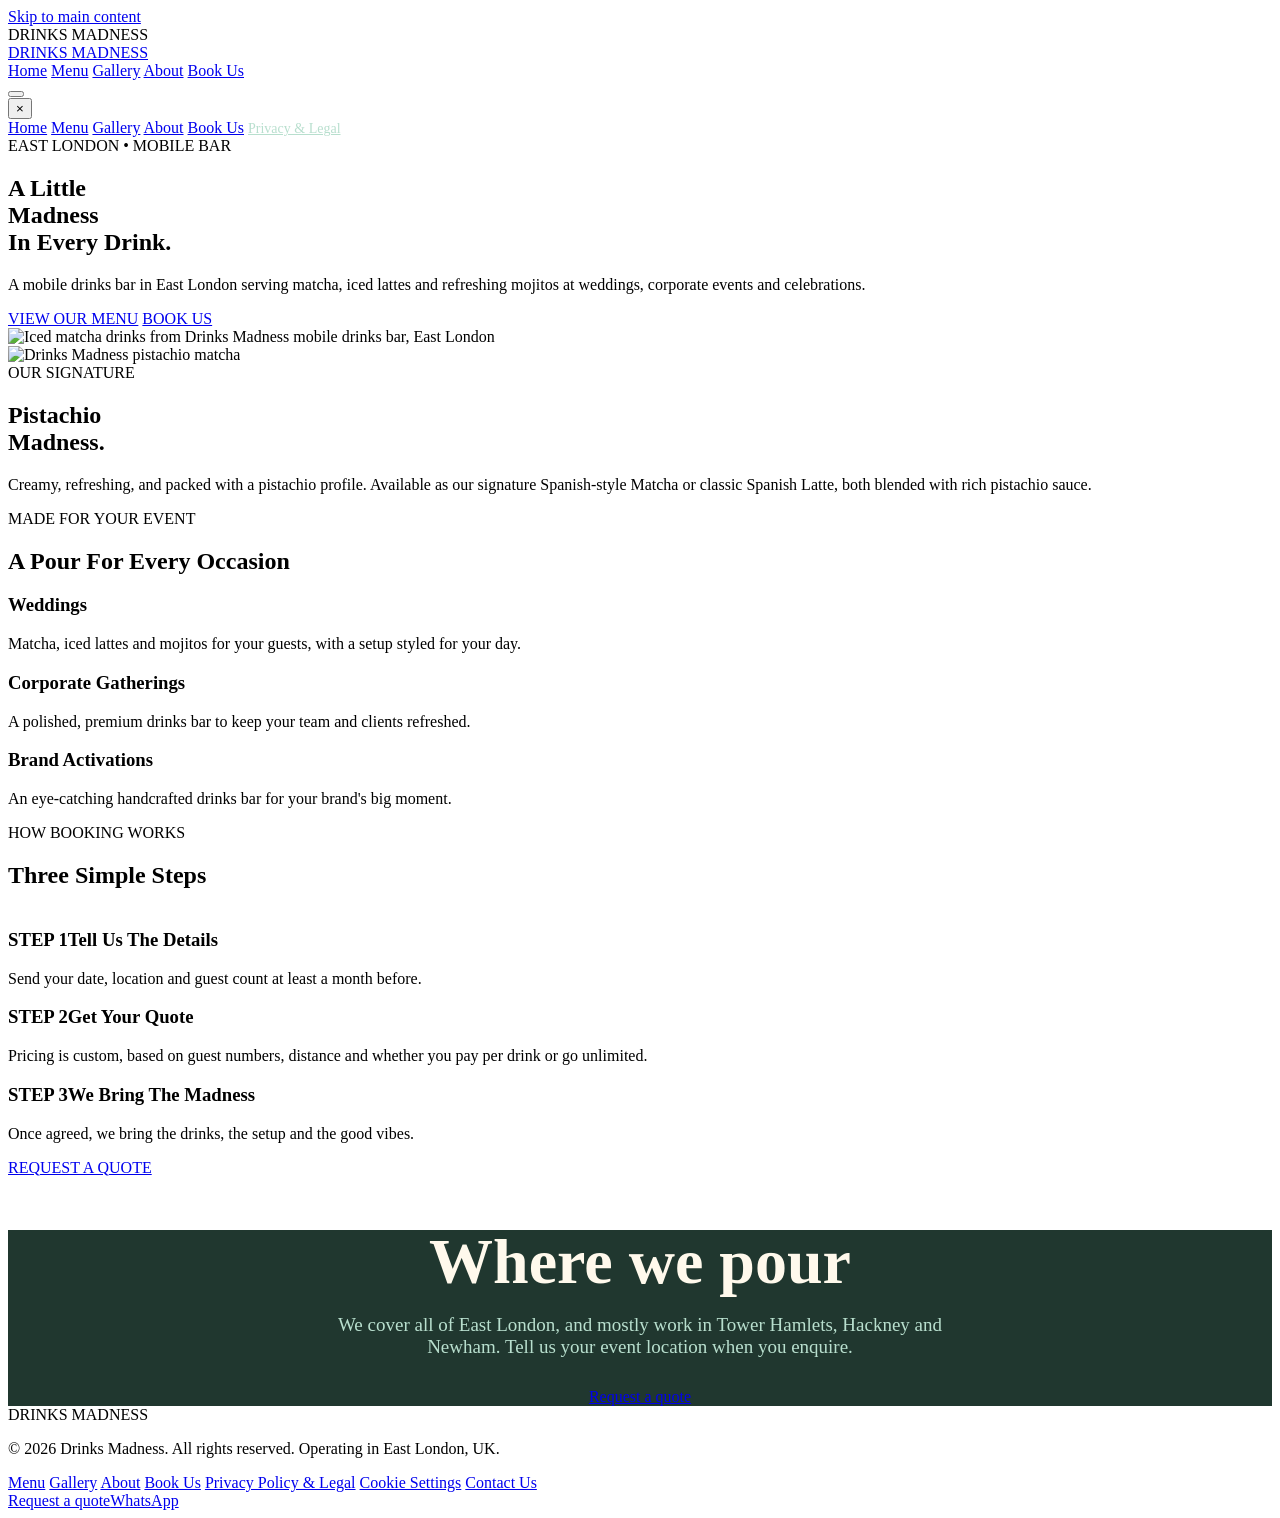
==== commit 072edcb2: "Update index.html" ====
--- a/index.html
+++ b/index.html
@@ -2,322 +2,46 @@
 <html lang="en">
 <head>
 <meta charset="UTF-8">
-<meta name="viewport" content="width=device-width, initial-scale=1.0">
+<title>Mobile Matcha &amp; Iced Latte Bar, East London | Drinks Madness</title>
 <meta name="description" content="Drinks Madness is an East London mobile drinks bar serving matcha, iced lattes and mojitos at weddings, corporate events and parties. Request a quote today.">
-<title>Mobile Matcha &amp; Iced Latte Bar, East London | Drinks Madness</title>
-<link rel="icon" type="image/jpeg" href="/favicon.png.jpg">
-<link rel="apple-touch-icon" href="/favicon.png.jpg">
 <link rel="canonical" href="https://www.drinksmadness.com/">
-<meta name="theme-color" content="#20372f">
 <meta property="og:type" content="website">
 <meta property="og:site_name" content="Drinks Madness">
-<meta property="og:title" content="Drinks Madness | Mobile Matcha &amp; Iced Latte Bar, East London">
+<meta property="og:title" content="Mobile Matcha &amp; Iced Latte Bar, East London | Drinks Madness">
 <meta property="og:description" content="Drinks Madness is an East London mobile drinks bar serving matcha, iced lattes and mojitos at weddings, corporate events and parties. Request a quote today.">
 <meta property="og:url" content="https://www.drinksmadness.com/">
 <meta property="og:image" content="https://www.drinksmadness.com/favicon.png.jpg">
 <meta name="twitter:card" content="summary">
-<link rel="preconnect" href="https://drive.google.com">
-<link rel="preconnect" href="https://lh3.googleusercontent.com" crossorigin>
-
-<script type="application/ld+json">
-{"@context": "https://schema.org", "@graph": [{"@type": "FoodEstablishment", "@id": "https://www.drinksmadness.com/#business", "name": "Drinks Madness", "description": "Mobile drinks bar based in East London serving matcha, iced lattes and mojitos at weddings, corporate events and celebrations.", "url": "https://www.drinksmadness.com/", "telephone": "+447442453031", "email": "info@drinksmadness.com", "image": "https://www.drinksmadness.com/favicon.png.jpg", "logo": "https://www.drinksmadness.com/favicon.png.jpg", "priceRange": "£3.50-£5.00", "servesCuisine": ["Matcha", "Coffee", "Mojitos"], "address": {"@type": "PostalAddress", "addressLocality": "East London", "addressCountry": "GB"}, "areaServed": {"@type": "AdministrativeArea", "name": "East London"}, "sameAs": ["https://www.instagram.com/drinksmadness/", "https://www.tiktok.com/@officialdrinksmadness"], "hasMenu": {"@type": "Menu", "name": "Drinks Madness Menu", "hasMenuSection": [{"@type": "MenuSection", "name": "Matcha", "hasMenuItem": [{"@type": "MenuItem", "name": "Original Matcha", "offers": {"@type": "Offer", "price": "3.50", "priceCurrency": "GBP"}}, {"@type": "MenuItem", "name": "Vanilla Matcha", "offers": {"@type": "Offer", "price": "4.00", "priceCurrency": "GBP"}}, {"@type": "MenuItem", "name": "Caramel Matcha", "offers": {"@type": "Offer", "price": "4.00", "priceCurrency": "GBP"}}]}, {"@type": "MenuSection", "name": "Iced Latte", "hasMenuItem": [{"@type": "MenuItem", "name": "Iced Latte", "offers": {"@type": "Offer", "price": "3.50", "priceCurrency": "GBP"}}, {"@type": "MenuItem", "name": "Iced Vanilla Latte", "offers": {"@type": "Offer", "price": "4.00", "priceCurrency": "GBP"}}, {"@type": "MenuItem", "name": "Iced Caramel Latte", "offers": {"@type": "Offer", "price": "4.00", "priceCurrency": "GBP"}}]}, {"@type": "MenuSection", "name": "Matcha Spanish", "hasMenuItem": [{"@type": "MenuItem", "name": "Matcha Spanish Latte", "offers": {"@type": "Offer", "price": "4.00", "priceCurrency": "GBP"}}, {"@type": "MenuItem", "name": "Vanilla Matcha Spanish", "offers": {"@type": "Offer", "price": "4.50", "priceCurrency": "GBP"}}, {"@type": "MenuItem", "name": "Caramel Matcha Spanish", "offers": {"@type": "Offer", "price": "4.50", "priceCurrency": "GBP"}}, {"@type": "MenuItem", "name": "Pistachio Matcha Spanish", "offers": {"@type": "Offer", "price": "5.00", "priceCurrency": "GBP"}}]}, {"@type": "MenuSection", "name": "Spanish Latte", "hasMenuItem": [{"@type": "MenuItem", "name": "Original Spanish Latte", "offers": {"@type": "Offer", "price": "4.00", "priceCurrency": "GBP"}}, {"@type": "MenuItem", "name": "Vanilla Spanish Latte", "offers": {"@type": "Offer", "price": "4.50", "priceCurrency": "GBP"}}, {"@type": "MenuItem", "name": "Caramel Spanish Latte", "offers": {"@type": "Offer", "price": "4.50", "priceCurrency": "GBP"}}, {"@type": "MenuItem", "name": "Pistachio Spanish Latte", "offers": {"@type": "Offer", "price": "5.00", "priceCurrency": "GBP"}}]}, {"@type": "MenuSection", "name": "Mojitos", "hasMenuItem": [{"@type": "MenuItem", "name": "Mint Mojito", "offers": {"@type": "Offer", "price": "3.50", "priceCurrency": "GBP"}}, {"@type": "MenuItem", "name": "Strawberry Mojito", "offers": {"@type": "Offer", "price": "4.00", "priceCurrency": "GBP"}}]}]}}, {"@type": "FAQPage", "mainEntity": [{"@type": "Question", "name": "Where do you operate?", "acceptedAnswer": {"@type": "Answer", "text": "We are a mobile drinks bar based in East London, serving private events and celebrations. Tell us your event location when you enquire."}}, {"@type": "Question", "name": "What drinks do you serve?", "acceptedAnswer": {"@type": "Answer", "text": "Matcha, iced lattes, Spanish lattes and Matcha Spanish (made with sweetened condensed milk), plus mint and strawberry mojitos. Our menu is alcohol-free."}}, {"@type": "Question", "name": "What events do you cater for?", "acceptedAnswer": {"@type": "Answer", "text": "Weddings, corporate gatherings, brand activations and private celebrations."}}, {"@type": "Question", "name": "How much does it cost?", "acceptedAnswer": {"@type": "Answer", "text": "Event bookings are quoted individually, based on guest count, location and any minimum spend agreed before confirmation. Menu prices start at £3.50 per drink, and we are not VAT registered, so no VAT is added."}}, {"@type": "Question", "name": "How do I book?", "acceptedAnswer": {"@type": "Answer", "text": "Send your date, location and guest count by email (info@drinksmadness.com) or WhatsApp and we will come back to you with a quote."}}, {"@type": "Question", "name": "Can you cater for allergies?", "acceptedAnswer": {"@type": "Answer", "text": "Please tell us about any allergies or dietary requirements when you book. Full ingredient lists for our matcha, lattes and syrups are available on request."}}]}]}
-</script>
-
+<meta name="viewport" content="width=device-width, initial-scale=1.0">
+<meta name="robots" content="index,follow,max-image-preview:large">
+<meta name="referrer" content="strict-origin-when-cross-origin">
+<meta name="theme-color" content="#20372f">
+<link rel="icon" type="image/jpeg" href="/favicon.png.jpg">
+<link rel="apple-touch-icon" href="/favicon.png.jpg">
 <link rel="preconnect" href="https://fonts.googleapis.com">
 <link rel="preconnect" href="https://fonts.gstatic.com" crossorigin>
 <link href="https://fonts.googleapis.com/css2?family=Cormorant+Garamond:ital,wght@0,400;0,600;0,700;1,400;1,600&family=DM+Sans:ital,opsz,wght@0,9..40,400;0,9..40,500;0,9..40,700;1,9..40,400&display=swap" rel="stylesheet">
-
-<style>
-*{box-sizing:border-box;margin:0;padding:0}
-html{--tint:#1a3328;scroll-behavior:smooth;background:#20372f}
-body{font-family:'DM Sans',sans-serif;background:#fff9ec;color:#20372f;line-height:1.7;width:100%;overflow-x:clip;-webkit-font-smoothing:antialiased;-moz-osx-font-smoothing:grayscale}
-h1,h2,h3,.logo{font-family:'Cormorant Garamond',serif;font-weight:700}
-*:focus-visible{outline:3px solid #cbd94d;outline-offset:3px;border-radius:4px}
-a{text-decoration:none;color:inherit}
-button{font-family:inherit}
-img{max-width:100%}
-.container{width:90%;max-width:1100px;margin:0 auto}
-
-/* HEADER & NAV */
-.header{background:#20372f;transition:background-color .9s ease,box-shadow .9s ease;padding:20px 0;position:-webkit-sticky;position:sticky;top:0;z-index:9999;box-shadow:0 4px 20px rgba(0,0,0,.1)}
-.header-inner{display:flex;justify-content:space-between;align-items:center;flex-wrap:wrap;gap:15px}
-.logo{color:#cbd94d;font-size:28px;letter-spacing:1px;cursor:pointer}
-.desktop-nav{display:flex;gap:20px;align-items:center;flex-wrap:wrap}
-.nav-btn{background:none;border:none;color:#fff9ec;font-size:14px;font-weight:700;text-transform:uppercase;cursor:pointer;letter-spacing:1px;transition:color .3s ease;padding:5px 0}
-.nav-btn.active,.nav-btn:hover{color:#cbd94d}
-.hamburger{display:none;flex-direction:column;justify-content:space-between;width:30px;height:20px;background:transparent;border:none;cursor:pointer;padding:0;z-index:10001}
-.hamburger span{width:100%;height:2px;background:#cbd94d}
-.side-menu-overlay{position:fixed;inset:0;background:rgba(0,0,0,.6);z-index:10000;opacity:0;visibility:hidden;transition:all .3s ease;backdrop-filter:blur(3px)}
-.side-menu-overlay.active{opacity:1;visibility:visible}
-.side-menu{position:fixed;top:0;right:0;width:280px;height:100vh;background:#182a24;z-index:10001;transform:translateX(100%);transition:transform .4s cubic-bezier(.16,1,.3,1);padding:60px 30px;display:flex;flex-direction:column;box-shadow:-5px 0 25px rgba(0,0,0,.3)}
-.side-menu.active{transform:translateX(0)}
-.close-menu{position:absolute;top:20px;right:25px;background:none;border:none;color:#fff9ec;font-size:36px;cursor:pointer;transition:color .3s ease;line-height:1}
-.close-menu:hover{color:#cbd94d}
-.mobile-nav{display:flex;flex-direction:column;gap:25px;margin-top:30px}
-.mobile-nav .nav-btn{font-size:18px;text-align:left;width:100%}
-
-/* PAGES */
-.page-section{display:none;animation:fadeIn .4s ease-in-out}
-.page-section.active{display:block}
-@keyframes fadeIn{from{opacity:0}to{opacity:1}}
-
-/* HERO */
-.hero{background:radial-gradient(circle at 90% 20%,#3f6559 0%,transparent 40%),radial-gradient(circle at 10% 80%,#2a473d 0%,transparent 40%),#20372f;padding:100px 0 110px;overflow:hidden}
-.hero-content{display:grid;grid-template-columns:1fr 1fr;align-items:center;gap:70px}
-.hero-text,.hero-image,.featured-image,.featured-text,.about-text{min-width:0}
-.hero-text h1{font-size:clamp(54px,7vw,88px);line-height:.95;color:#fff9ec;margin-bottom:25px}
-.hero-text h1 span{color:#cbd94d;font-style:italic}
-.hero-text p{color:#b8dfce;font-size:19px;max-width:480px}
-.hero-tag{display:inline-block;border:1px solid rgba(203,217,77,.4);color:#cbd94d;padding:6px 16px;border-radius:50px;font-size:11px;font-weight:700;letter-spacing:2px;margin-bottom:24px}
-.hero-buttons{margin-top:40px;display:flex;gap:16px;flex-wrap:wrap}
-.button{display:inline-block;padding:15px 30px;border-radius:50px;font-weight:700;font-size:13px;letter-spacing:1.5px;border:none;cursor:pointer;line-height:1.2;transition:all .3s ease}
-.button:hover{transform:translateY(-3px);box-shadow:0 10px 20px rgba(0,0,0,.15)}
-.button-primary{background:#cbd94d;color:#20372f}
-.button-secondary{background:transparent;border:1px solid #fff9ec;color:#fff9ec}
-.button-secondary:hover{background:rgba(255,249,236,.1)}
-.hero-image img,.featured-image img{width:100%;aspect-ratio:6/10;height:auto;object-fit:cover;border-radius:12px;display:block;box-shadow:0 30px 60px rgba(15,28,24,.6)}
-
-/* SECTIONS */
-.section{padding:110px 0}
-.section-heading{text-align:center;margin-bottom:60px}
-.section-heading .small{color:#3f6559;font-size:12px;font-weight:700;text-transform:uppercase;letter-spacing:3px}
-.section-heading h2{font-size:clamp(42px,6vw,64px);line-height:1;margin-top:12px;color:#20372f}
-
-/* MENU */
-.menu-section{background:#fff9ec}
-.menu-grid{display:grid;grid-template-columns:repeat(2,minmax(0,1fr));gap:35px}
-.menu-card{background:#fff;border-radius:16px;padding:40px;box-shadow:0 15px 40px rgba(32,55,47,.04);min-width:0;border:1px solid rgba(63,101,89,.1)}
-.menu-card.full{grid-column:1/-1}
-.menu-card h3{color:#20372f;font-size:32px;margin-bottom:25px;border-bottom:1px solid rgba(63,101,89,.15);padding-bottom:15px}
-.menu-item{display:flex;flex-direction:column;padding:16px 0;border-bottom:1px solid rgba(63,101,89,.1)}
-.menu-item:last-child{border-bottom:none;padding-bottom:0}
-.menu-item-header{display:flex;justify-content:space-between;align-items:center;width:100%}
-.menu-item-name{font-weight:700;font-size:17px}
-.menu-price{color:#3f6559;font-weight:700;white-space:nowrap;font-size:17px}
-.menu-item-desc{font-size:14px;color:#566d63;margin-top:6px;line-height:1.5;font-style:italic;padding-right:20px}
-
-/* FEATURED */
-.featured{background:#20372f;color:#fff9ec}
-.featured-grid{display:grid;grid-template-columns:1fr 1fr;align-items:center;gap:70px}
-.featured-image img{box-shadow:0 25px 50px rgba(0,0,0,.3)}
-.featured-text .small{color:#cbd94d;text-transform:uppercase;letter-spacing:3px;font-weight:700;font-size:12px}
-.featured-text h2{font-size:clamp(48px,6vw,72px);line-height:.95;margin:20px 0 25px;color:#fff9ec}
-.featured-text p{font-size:19px;color:#b8dfce;max-width:460px;line-height:1.8}
-
-/* GALLERY: SCROLL-DRIVEN SHOWCASE */
-#page-gallery{background:var(--tint);padding:0;transition:background-color .9s ease}
-#page-gallery .section-heading{padding:80px 20px 0}
-.gallery-wrapper{position:relative;isolation:isolate}
-.gallery-visuals{position:-webkit-sticky;position:sticky;top:0;width:100%;height:100vh;height:100svh;min-height:460px;z-index:1;overflow:hidden;pointer-events:none}
-.gallery-visuals img{--d:1;--a:1;position:absolute;left:var(--img-x,50%);top:var(--img-y,36%);width:min(34svh,58vw,330px);height:auto;aspect-ratio:3/5;object-fit:cover;border-radius:20px;opacity:0;transform:translate(-50%,calc(-50% + var(--d)*80px)) rotate(calc(var(--d)*-5deg)) scale(calc(1 - var(--a)*.1));box-shadow:0 40px 80px rgba(0,0,0,.55);will-change:transform,opacity}
-#img-matchas{opacity:1}
-.gallery-rail{position:absolute;right:clamp(10px,2.5vw,32px);top:50%;transform:translateY(-50%);display:flex;flex-direction:column;gap:14px;z-index:5;pointer-events:auto}
-.gallery-rail button{position:relative;width:10px;height:10px;padding:0;border-radius:99px;border:1px solid rgba(255,249,236,.5);background:transparent;cursor:pointer;transition:height .45s cubic-bezier(.16,1,.3,1),background-color .3s,border-color .3s}
-.gallery-rail button::after{content:"";position:absolute;inset:-8px -10px}
-.gallery-rail button[aria-current="true"]{height:30px;background:#cbd94d;border-color:#cbd94d}
-.gallery-content{position:relative;z-index:3;margin-top:-100vh;margin-top:-100svh;padding-bottom:1px;pointer-events:none}
-.gallery-step{min-height:100vh;min-height:100svh;display:flex;flex-direction:column;justify-content:flex-end;align-items:center;padding:20px 20px 7svh}
-.step-card{--d:0;pointer-events:auto;background:rgba(255,249,236,.92);backdrop-filter:blur(15px);-webkit-backdrop-filter:blur(15px);border:1px solid rgba(255,255,255,.5);padding:26px 20px;border-radius:20px;text-align:center;box-shadow:0 30px 60px rgba(0,0,0,.3);max-width:560px;width:100%;transform:translateY(calc(var(--d)*48px));will-change:transform,opacity}
-.step-card .gallery-step-small{color:#3f6559;font-size:12px;font-weight:700;text-transform:uppercase;letter-spacing:3px;margin-bottom:12px}
-.step-card h2{font-size:clamp(32px,5vw,48px);line-height:1;margin-bottom:15px;color:#20372f}
-.step-card p{color:#3f6559;font-size:14px;margin-bottom:18px;line-height:1.6}
-.step-card h3{color:#20372f;font-size:15px;margin-bottom:12px;font-family:'DM Sans',sans-serif;letter-spacing:1px;text-transform:uppercase}
-.drink-options{display:flex;flex-wrap:wrap;justify-content:center;gap:8px}
-.drink-option{background:#fff;color:#20372f;padding:7px 10px;border-radius:6px;font-size:12px;font-weight:700;border:1px solid rgba(63,101,89,.1);opacity:0;transform:translateY(10px);transition:opacity .5s ease,transform .6s cubic-bezier(.16,1,.3,1)}
-.gallery-step.is-active .drink-option{opacity:1;transform:none}
-.gallery-step.is-active .drink-option:nth-child(1){transition-delay:.10s}
-.gallery-step.is-active .drink-option:nth-child(2){transition-delay:.17s}
-.gallery-step.is-active .drink-option:nth-child(3){transition-delay:.24s}
-.gallery-step.is-active .drink-option:nth-child(4){transition-delay:.31s}
-.gallery-step.is-active .drink-option:nth-child(5){transition-delay:.38s}
-.gallery-step.is-active .drink-option:nth-child(6){transition-delay:.45s}
-@media (min-width:901px){
-.gallery-visuals img{--img-x:70%;--img-y:50%;width:min(46svh,34vw,520px)}
-.gallery-step{align-items:flex-start;justify-content:center;padding:0 max(5vw,calc((100vw - 1100px)/2))}
-.step-card{max-width:420px;padding:0;background:none;border:0;box-shadow:none;backdrop-filter:none;-webkit-backdrop-filter:none;text-align:left}
-.step-card .gallery-step-small{color:#cbd94d}
-.step-card h2{color:#fff9ec;font-size:clamp(48px,5.5vw,76px);margin-bottom:20px}
-.step-card p{color:#b8dfce;font-size:18px;margin-bottom:28px}
-.step-card h3{color:#fff9ec}
-.step-card .drink-options{justify-content:flex-start}
-.drink-option{background:transparent;color:#fff9ec;border:1px solid rgba(255,249,236,.28);padding:8px 14px;font-size:13px}
-}
-@media (prefers-reduced-motion:reduce){
-#page-gallery,.header,.footer{transition:none}
-.drink-option{transition:none;transform:none}
-.gallery-rail button{transition:none}
-}
-
-/* ABOUT */
-.about{background:#fff9ec}
-.about-grid{display:grid;grid-template-columns:1fr 1fr;gap:80px;align-items:center}
-.about-text h2{font-size:clamp(44px,5vw,68px);line-height:1;margin-bottom:25px}
-.about-text p{font-size:19px;color:#566d63;margin-bottom:20px;line-height:1.7}
-.about-box{background:#3f6559;padding:60px 50px;border-radius:16px;color:#fff9ec;min-width:0;box-shadow:0 20px 40px rgba(32,55,47,.15)}
-.about-box h3{color:#cbd94d;font-size:34px;margin-bottom:20px}
-.about-box p{color:#b8dfce;font-size:17px;line-height:1.7}
-
-/* PRIVACY */
-.legal-page{background:#fff9ec;padding:80px 0}
-.legal-content{max-width:800px;margin:0 auto;background:#fff;padding:50px;border-radius:16px;box-shadow:0 15px 40px rgba(32,55,47,.04);border:1px solid rgba(63,101,89,.1)}
-.legal-content h2{font-size:36px;margin-bottom:20px}
-.legal-content h3{font-size:22px;color:#3f6559;margin-top:30px;margin-bottom:12px;font-family:'DM Sans',sans-serif}
-.legal-content p{font-size:15px;color:#566d63;margin-bottom:15px;line-height:1.6}
-
-/* BOOKING */
-.booking{background:#b8dfce;text-align:center;padding:120px 0}
-.booking h2{font-size:clamp(48px,6vw,76px);line-height:1}
-.booking p{max-width:600px;margin:25px auto 40px;color:#3f6559;font-size:20px}
-.booking-button{display:inline-block;background:#20372f;color:#fff9ec;padding:18px 36px;border-radius:50px;font-weight:700;font-size:13px;letter-spacing:2px;text-transform:uppercase;transition:all .3s ease}
-.booking-button:hover{transform:translateY(-3px);box-shadow:0 15px 30px rgba(32,55,47,.2)}
-.social-links{display:flex;justify-content:center;align-items:center;gap:16px;flex-wrap:wrap;margin-top:30px}
-.social-button{display:inline-flex;align-items:center;justify-content:center;border:1px solid #3f6559;color:#20372f;padding:14px 26px;border-radius:50px;font-weight:700;font-size:13px;letter-spacing:1px;text-transform:uppercase;transition:all .3s ease}
-.social-button:hover{background:#20372f;color:#fff9ec;border-color:#20372f}
-
-/* FOOTER */
-.footer{background:#182a24;transition:background-color .9s ease;color:#fff9ec;padding:50px 0}
-body.on-gallery .header{background:var(--tint);box-shadow:none}
-body.on-gallery .footer{background-color:var(--tint);background-image:linear-gradient(to bottom,transparent,rgba(0,0,0,.3))}
-.footer-inner{display:flex;flex-direction:column;justify-content:center;gap:12px;align-items:center;text-align:center}
-.footer-logo{color:#cbd94d;font-size:26px}
-.footer p,.footer a{font-size:13px;color:#8da69b}
-.footer a:hover{color:#cbd94d;text-decoration:underline}
-.footer-links{display:flex;gap:20px;margin-top:5px;flex-wrap:wrap;justify-content:center}
-
-/* HOME EXTRAS + FAQ */
-.trio{display:grid;grid-template-columns:repeat(3,minmax(0,1fr));gap:24px;margin-bottom:60px}
-.trio .menu-card{padding:30px}
-.trio .menu-card p{color:#566d63;font-size:16px}
-.step-num{display:block;color:#3f6559;font-size:12px;font-weight:700;letter-spacing:3px;margin-bottom:8px}
-.center-cta{text-align:center;margin-top:10px}
-.faq{background:#fff9ec;padding:90px 0}
-.faq-list{max-width:800px;margin:0 auto}
-.faq details{background:#fff;border:1px solid rgba(63,101,89,.12);border-radius:12px;margin-bottom:12px;padding:0 24px}
-.faq summary{cursor:pointer;font-weight:700;font-size:17px;padding:20px 0;list-style:none;display:flex;justify-content:space-between;gap:16px}
-.faq summary::-webkit-details-marker{display:none}
-.faq summary::after{content:"+";color:#3f6559;font-size:26px;line-height:1;transition:transform .35s cubic-bezier(.16,1,.3,1)}
-.faq details[open] summary::after{transform:rotate(45deg)}
-.faq details[open] p{animation:faqIn .45s cubic-bezier(.16,1,.3,1)}
-@keyframes faqIn{from{opacity:0;transform:translateY(-8px)}to{opacity:1;transform:none}}
-.faq details p{color:#566d63;padding-bottom:20px}
-
-/* MOTION + INTERACTIVE */
-.intro{position:fixed;inset:0;z-index:20000;background:#20372f;display:flex;align-items:center;justify-content:center;pointer-events:none;transition:transform .9s cubic-bezier(.76,0,.24,1);animation:introOut 0s linear 3.4s forwards}
-.intro.done{transform:translateY(-100%)}
-@keyframes introOut{to{visibility:hidden}}
-.intro-fill{position:absolute;inset:0;background:#3f6559;transform:scaleY(0);transform-origin:bottom;animation:pour 1.1s cubic-bezier(.65,0,.35,1) .25s forwards}
-@keyframes pour{to{transform:scaleY(1)}}
-.intro-word{position:relative;font-family:'Cormorant Garamond',serif;font-weight:700;font-size:clamp(34px,8vw,72px);letter-spacing:2px;color:#fff9ec;animation:wordIn .8s ease .1s both}
-@keyframes wordIn{from{opacity:0;transform:translateY(14px)}to{opacity:1;transform:none}}
-.rv{opacity:0;translate:0 26px;scale:.985;transition:opacity .8s ease,translate .9s cubic-bezier(.16,1,.3,1),scale .9s cubic-bezier(.16,1,.3,1),transform .35s ease,box-shadow .35s ease;transition-delay:calc(var(--i,0)*70ms),calc(var(--i,0)*70ms),calc(var(--i,0)*70ms),0s,0s}
-.rv.in{opacity:1;translate:0 0;scale:1}
-@media (hover:hover){.menu-card:hover{transform:translateY(-6px);box-shadow:0 24px 50px rgba(32,55,47,.14)}}
-.menu-card[hidden]{display:none}
-.hero{position:relative}
-.hero-content{position:relative;z-index:1}
-.bubble{position:absolute;bottom:-40px;border:1px solid rgba(203,217,77,.4);border-radius:50%;opacity:0;pointer-events:none;animation:rise var(--t,10s) linear var(--d,0s) infinite}
-@keyframes rise{0%{transform:translate(0,0) scale(.6);opacity:0}15%{opacity:.7}100%{transform:translate(var(--x,0),calc(-1*var(--h,900px))) scale(1);opacity:0}}
-.hero-image{animation:floaty 7s ease-in-out infinite}
-@keyframes floaty{50%{transform:translateY(-10px)}}
-.hero-image img,.featured-image img{transform:perspective(900px) rotateX(var(--rx,0deg)) rotateY(var(--ry,0deg));transition:transform .25s ease-out;will-change:transform}
-.button,.booking-button,.social-button{position:relative;overflow:hidden}
-.button:active,.booking-button:active,.social-button:active{transform:scale(.97)}
-.ripple{position:absolute;width:20px;height:20px;margin:-10px 0 0 -10px;border-radius:50%;background:rgba(255,255,255,.45);transform:scale(0);animation:rip .6s ease-out forwards;pointer-events:none}
-@keyframes rip{to{transform:scale(14);opacity:0}}
-.button-ghost{background:transparent;border:1px solid #20372f;color:#20372f}
-.menu-section *:focus-visible,.builder *:focus-visible,.faq *:focus-visible,.quote *:focus-visible,.booking *:focus-visible,.about *:focus-visible{outline-color:#20372f}
-.tabs{display:flex;gap:10px;justify-content:center;flex-wrap:wrap;margin:-20px 0 40px}
-.tab{min-height:44px;padding:10px 22px;border-radius:50px;border:1px solid #3f6559;background:transparent;color:#20372f;font-weight:700;font-size:15px;cursor:pointer;transition:background-color .25s,color .25s,transform .2s}
-.tab[aria-pressed="true"]{background:#20372f;color:#fff9ec;border-color:#20372f}
-.tab:active{transform:scale(.96)}
-.builder{background:#fff9ec;padding-top:0}
-.builder-grid{display:grid;grid-template-columns:1fr 1fr;gap:40px;align-items:center}
-.builder fieldset{border:0;margin-bottom:22px}
-.builder legend{font-weight:700;font-size:15px;margin-bottom:10px}
-.chips{display:flex;flex-wrap:wrap;gap:10px}
-.chip{position:relative}
-.chip input{position:absolute;inset:0;width:100%;height:100%;opacity:0;cursor:pointer;margin:0}
-.chip span{display:block;min-height:44px;padding:10px 20px;border:1px solid #3f6559;border-radius:50px;font-weight:700;font-size:15px;transition:background-color .25s,color .25s}
-.chip input:checked+span{background:#20372f;color:#fff9ec;border-color:#20372f}
-.chip input:focus-visible+span{outline:3px solid #20372f;outline-offset:3px}
-.chip input:disabled{cursor:not-allowed}
-.chip input:disabled+span{opacity:.45;border-style:dashed}
-.b-note{font-size:14px;color:#566d63}
-.result{background:#20372f;color:#fff9ec;border-radius:16px;padding:32px;display:flex;gap:26px;align-items:center}
-.result.swap .r-text{animation:swapIn .5s cubic-bezier(.16,1,.3,1)}
-@keyframes swapIn{from{opacity:0;transform:translateY(10px)}to{opacity:1;transform:none}}
-.r-name{font-family:'Cormorant Garamond',serif;font-weight:700;font-size:clamp(30px,4vw,40px);line-height:1.05}
-.r-price{color:#cbd94d;font-size:28px;font-weight:700;margin:8px 0}
-.r-desc{color:#b8dfce;font-size:15px;line-height:1.5}
-.glass{width:130px;flex:none;overflow:visible}
-.l-base{fill:var(--liq,#7fa05a);transition:fill .5s}
-.l-top{fill:var(--top,#e9e2c8);opacity:.9;transition:fill .5s}
-.l-cream{fill:#f4e6c9;opacity:0;transition:opacity .5s}
-.glass.spanish .l-cream{opacity:.85}
-.l-syrup{fill:var(--syr,transparent);transition:fill .5s}
-.ice rect{fill:rgba(255,255,255,.5);animation:bob 4s ease-in-out infinite}
-.ice rect:nth-child(2){animation-delay:-1.3s}
-.ice rect:nth-child(3){animation-delay:-2.6s}
-@keyframes bob{50%{transform:translateY(5px)}}
-.quote{background:#fff9ec;padding-top:0}
-.quote-card{max-width:760px;margin:0 auto}
-.quote-card h2{font-size:clamp(36px,5vw,52px);line-height:1;margin-bottom:12px}
-.quote-card>p{color:#566d63}
-.qgrid{display:grid;grid-template-columns:1fr 1fr;gap:18px;margin:26px 0}
-.qgrid label{display:flex;flex-direction:column;gap:6px;font-weight:700;font-size:14px}
-.qgrid input,.qgrid select{font:inherit;font-size:16px;font-weight:400;color:#20372f;min-height:44px;padding:10px 14px;border:1px solid #3f6559;border-radius:10px;background:#fff;width:100%}
-.qactions{display:flex;gap:12px;flex-wrap:wrap}
-@media (max-width:800px){.builder-grid,.qgrid{grid-template-columns:1fr}.result{flex-direction:column;text-align:center}}
-@media (prefers-reduced-motion:reduce){.intro,.bubble{display:none}.hero-image{animation:none}.rv{opacity:1;translate:none;scale:1;transition:none}.hero-image img,.featured-image img{transform:none!important}.faq details[open] p,.result.swap .r-text,.ice rect{animation:none}.ripple{display:none}}
-
-/* COOKIE BANNER */
-.cookie-banner{position:fixed;left:50%;bottom:16px;transform:translateX(-50%);width:calc(100% - 32px);max-width:600px;background:#182a24;color:#fff9ec;border:1px solid rgba(203,217,77,.35);border-radius:16px;padding:20px 22px;z-index:10050;box-shadow:0 20px 50px rgba(0,0,0,.4);margin-bottom:env(safe-area-inset-bottom,0px)}
-.cookie-banner[hidden]{display:none}
-.cookie-banner p{font-size:14px;line-height:1.55;color:#b8dfce;margin-bottom:14px}
-.cookie-banner a{color:#cbd94d;text-decoration:underline}
-.cookie-actions{display:flex;gap:10px;flex-wrap:wrap}
-.cookie-actions .button{padding:11px 22px;font-size:12px}
-
-/* RESPONSIVE */
-@media (max-width:1000px) and (min-width:801px){
-.hero-content{gap:40px}
-.hero-text h1{font-size:clamp(52px,7vw,72px)}
-.featured-grid,.about-grid{gap:40px}
-.about-box{padding:40px 30px}
-}
-@media (max-width:800px){
-.desktop-nav{display:none}
-.hamburger{display:flex}
-.hero{padding:60px 0 80px}
-.hero-content{grid-template-columns:1fr;gap:50px}
-.hero-text h1{margin-bottom:20px}
-.menu-grid,.featured-grid,.about-grid,.trio{grid-template-columns:1fr}
-.menu-card.full{grid-column:auto}
-.about-box{padding:40px 30px}
-.legal-content{padding:25px}
-}
-@media (max-width:500px){
-.hero-text h1{font-size:48px}
-.section{padding:80px 0}
-.menu-card{padding:30px 20px}
-.social-links{flex-direction:column;width:100%}
-.social-button{width:100%;max-width:300px}
-}
-</style>
+<link rel="preconnect" href="https://drive.google.com">
+<link rel="preconnect" href="https://lh3.googleusercontent.com" crossorigin>
+<script>try{if(sessionStorage.getItem("dm-intro")==="1")document.documentElement.classList.add("no-intro")}catch(e){}</script>
+<script type="application/ld+json">
+{"@context": "https://schema.org", "@graph": [{"@type": "FoodEstablishment", "@id": "https://www.drinksmadness.com/#business", "name": "Drinks Madness", "description": "Mobile drinks bar based in East London serving matcha, iced lattes and mojitos at weddings, corporate events and celebrations.", "url": "https://www.drinksmadness.com/", "telephone": "+447442453031", "email": "info@drinksmadness.com", "image": "https://www.drinksmadness.com/favicon.png.jpg", "logo": "https://www.drinksmadness.com/favicon.png.jpg", "priceRange": "£3.50-£5.00", "servesCuisine": ["Matcha", "Coffee", "Mojitos"], "address": {"@type": "PostalAddress", "addressLocality": "East London", "addressCountry": "GB"}, "areaServed": [{"@type": "AdministrativeArea", "name": "East London"}, {"@type": "AdministrativeArea", "name": "Tower Hamlets"}, {"@type": "AdministrativeArea", "name": "Hackney"}, {"@type": "AdministrativeArea", "name": "Newham"}], "sameAs": ["https://www.instagram.com/drinksmadness/", "https://www.tiktok.com/@officialdrinksmadness"], "hasMenu": {"@type": "Menu", "name": "Drinks Madness Menu", "hasMenuSection": [{"@type": "MenuSection", "name": "Matcha", "hasMenuItem": [{"@type": "MenuItem", "name": "Original Matcha", "offers": {"@type": "Offer", "price": "3.50", "priceCurrency": "GBP"}}, {"@type": "MenuItem", "name": "Vanilla Matcha", "offers": {"@type": "Offer", "price": "4.00", "priceCurrency": "GBP"}}, {"@type": "MenuItem", "name": "Caramel Matcha", "offers": {"@type": "Offer", "price": "4.00", "priceCurrency": "GBP"}}]}, {"@type": "MenuSection", "name": "Iced Latte", "hasMenuItem": [{"@type": "MenuItem", "name": "Iced Latte", "offers": {"@type": "Offer", "price": "3.50", "priceCurrency": "GBP"}}, {"@type": "MenuItem", "name": "Iced Vanilla Latte", "offers": {"@type": "Offer", "price": "4.00", "priceCurrency": "GBP"}}, {"@type": "MenuItem", "name": "Iced Caramel Latte", "offers": {"@type": "Offer", "price": "4.00", "priceCurrency": "GBP"}}]}, {"@type": "MenuSection", "name": "Matcha Spanish", "hasMenuItem": [{"@type": "MenuItem", "name": "Matcha Spanish Latte", "offers": {"@type": "Offer", "price": "4.00", "priceCurrency": "GBP"}}, {"@type": "MenuItem", "name": "Vanilla Matcha Spanish", "offers": {"@type": "Offer", "price": "4.50", "priceCurrency": "GBP"}}, {"@type": "MenuItem", "name": "Caramel Matcha Spanish", "offers": {"@type": "Offer", "price": "4.50", "priceCurrency": "GBP"}}, {"@type": "MenuItem", "name": "Pistachio Matcha Spanish", "offers": {"@type": "Offer", "price": "5.00", "priceCurrency": "GBP"}}]}, {"@type": "MenuSection", "name": "Spanish Latte", "hasMenuItem": [{"@type": "MenuItem", "name": "Original Spanish Latte", "offers": {"@type": "Offer", "price": "4.00", "priceCurrency": "GBP"}}, {"@type": "MenuItem", "name": "Vanilla Spanish Latte", "offers": {"@type": "Offer", "price": "4.50", "priceCurrency": "GBP"}}, {"@type": "MenuItem", "name": "Caramel Spanish Latte", "offers": {"@type": "Offer", "price": "4.50", "priceCurrency": "GBP"}}, {"@type": "MenuItem", "name": "Pistachio Spanish Latte", "offers": {"@type": "Offer", "price": "5.00", "priceCurrency": "GBP"}}]}, {"@type": "MenuSection", "name": "Mojitos", "hasMenuItem": [{"@type": "MenuItem", "name": "Mint Mojito", "offers": {"@type": "Offer", "price": "3.50", "priceCurrency": "GBP"}}, {"@type": "MenuItem", "name": "Strawberry Mojito", "offers": {"@type": "Offer", "price": "4.00", "priceCurrency": "GBP"}}]}]}}, {"@type": "BreadcrumbList", "itemListElement": [{"@type": "ListItem", "position": 1, "name": "Home", "item": "https://www.drinksmadness.com/"}]}]}
+</script>
+<link rel="stylesheet" href="/styles.css">
 </head>
-
 <body>
+<a class="skip" href="#main-content">Skip to main content</a>
 <div class="intro" id="intro" aria-hidden="true"><div class="intro-fill"></div><div class="intro-word">DRINKS MADNESS</div></div>
 
 <header class="header">
     <div class="container header-inner">
-        <div class="logo" onclick="switchPage('home')">DRINKS MADNESS</div>
+        <a class="logo" href="/" aria-label="Drinks Madness home">DRINKS MADNESS</a>
         <nav class="desktop-nav">
-            <button class="nav-btn active" id="nav-home" onclick="switchPage('home')">Home</button>
-            <button class="nav-btn" id="nav-menu" onclick="switchPage('menu')">Menu</button>
-            <button class="nav-btn" id="nav-gallery" onclick="switchPage('gallery')">Gallery</button>
-            <button class="nav-btn" id="nav-about" onclick="switchPage('about')">About</button>
-            <button class="nav-btn" id="nav-book" onclick="switchPage('book')">Book Us</button>
+            <a class="nav-btn" href="/">Home</a>
+            <a class="nav-btn" href="/menu/">Menu</a>
+            <a class="nav-btn" href="/gallery/">Gallery</a>
+            <a class="nav-btn" href="/about/">About</a>
+            <a class="nav-btn" href="/book/">Book Us</a>
         </nav>
         <button class="hamburger" onclick="openMenu()" aria-label="Open Menu"><span></span><span></span><span></span></button>
     </div>
@@ -328,18 +52,16 @@
 <div class="side-menu" id="sideMenu">
     <button class="close-menu" onclick="closeMenu()" aria-label="Close Menu">&times;</button>
     <nav class="mobile-nav">
-        <button class="nav-btn active" id="mob-nav-home" onclick="switchPage('home')">Home</button>
-        <button class="nav-btn" id="mob-nav-menu" onclick="switchPage('menu')">Menu</button>
-        <button class="nav-btn" id="mob-nav-gallery" onclick="switchPage('gallery')">Gallery</button>
-        <button class="nav-btn" id="mob-nav-about" onclick="switchPage('about')">About</button>
-        <button class="nav-btn" id="mob-nav-book" onclick="switchPage('book')">Book Us</button>
-        <button class="nav-btn" id="mob-nav-privacy" onclick="switchPage('privacy')" style="color:#b8dfce;font-size:14px;margin-top:10px;">Privacy &amp; Legal</button>
+        <a class="nav-btn" href="/">Home</a>
+        <a class="nav-btn" href="/menu/">Menu</a>
+        <a class="nav-btn" href="/gallery/">Gallery</a>
+        <a class="nav-btn" href="/about/">About</a>
+        <a class="nav-btn" href="/book/">Book Us</a>
+        <a class="nav-btn" href="/privacy/" style="color:#b8dfce;font-size:14px;margin-top:10px;">Privacy &amp; Legal</a>
     </nav>
 </div>
+<main id="main-content" tabindex="-1">
 
-<main id="main-content">
-
-    <!-- HOME -->
     <div id="page-home" class="page-section active">
         <section class="hero">
             <div class="container hero-content">
@@ -348,8 +70,8 @@
                     <h1>A Little<br><span>Madness</span><br>In Every Drink.</h1>
                     <p>A mobile drinks bar in East London serving matcha, iced lattes and refreshing mojitos at weddings, corporate events and celebrations.</p>
                     <div class="hero-buttons">
-                        <button type="button" class="button button-primary" onclick="switchPage('menu')">VIEW OUR MENU</button>
-                        <button type="button" class="button button-secondary" onclick="switchPage('book')">BOOK US</button>
+                        <a class="button button-primary" href="/menu/">VIEW OUR MENU</a>
+                        <a class="button button-secondary" href="/book/">BOOK US</a>
                     </div>
                 </div>
                 <div class="hero-image">
@@ -382,256 +104,16 @@
                     <div class="small">HOW BOOKING WORKS</div>
                     <h2>Three Simple Steps</h2>
                 </div>
-                <div class="trio"><div class="menu-card"><h3><span class="step-num">STEP 1</span>Tell Us The Details</h3><p>Send your date, location and guest count.</p></div><div class="menu-card"><h3><span class="step-num">STEP 2</span>Get Your Quote</h3><p>Pricing is custom, based on guest count, location and an agreed minimum spend.</p></div><div class="menu-card"><h3><span class="step-num">STEP 3</span>We Bring The Madness</h3><p>Once agreed, we bring the drinks, the setup and the good vibes.</p></div></div>
-                <div class="center-cta"><button type="button" class="button button-primary" data-track="home_quote" onclick="switchPage('book')">REQUEST A QUOTE</button></div>
-            </div>
-        </section>
-    </div>
-
-    <!-- MENU -->
-    <div id="page-menu" class="page-section">
-        <section class="section menu-section">
-            <div class="container">
-                <div class="section-heading">
-                    <div class="small">THE COLLECTION</div>
-                    <h2>Our Menu</h2>
-                    <p style="margin-top:10px;font-size:15px;color:#566d63;">Please inform us of any allergies or dietary requirements when booking.</p>
-                </div>
-
-                <div class="tabs" role="group" aria-label="Filter the menu">
-                    <button type="button" class="tab" data-filter="all" aria-pressed="true">All drinks</button>
-                    <button type="button" class="tab" data-filter="matcha" aria-pressed="false">Matcha</button>
-                    <button type="button" class="tab" data-filter="latte" aria-pressed="false">Lattes</button>
-                    <button type="button" class="tab" data-filter="mojito" aria-pressed="false">Mojitos</button>
-                </div>
-
-                <div class="menu-grid">
-                    <div class="menu-card">
-                        <h3>Matcha</h3>
-                        <div class="menu-item"><div class="menu-item-header"><span class="menu-item-name">Original Matcha</span><span class="menu-price">£3.50</span></div><div class="menu-item-desc">Matcha powder whisked with water, served over ice and milk.</div></div>
-                        <div class="menu-item"><div class="menu-item-header"><span class="menu-item-name">Vanilla Matcha</span><span class="menu-price">£4.00</span></div><div class="menu-item-desc">Matcha, water, milk, and ice, sweetened with premium vanilla syrup.</div></div>
-                        <div class="menu-item"><div class="menu-item-header"><span class="menu-item-name">Caramel Matcha</span><span class="menu-price">£4.00</span></div><div class="menu-item-desc">Matcha, water, milk, and ice, blended with premium caramel syrup.</div></div>
-                    </div>
-
-                    <div class="menu-card">
-                        <h3>Iced Latte</h3>
-                        <div class="menu-item"><div class="menu-item-header"><span class="menu-item-name">Iced Latte</span><span class="menu-price">£3.50</span></div><div class="menu-item-desc">Smooth coffee concentrate poured over ice and milk.</div></div>
-                        <div class="menu-item"><div class="menu-item-header"><span class="menu-item-name">Iced Vanilla Latte</span><span class="menu-price">£4.00</span></div><div class="menu-item-desc">Coffee concentrate, milk, and ice, sweetened with premium vanilla syrup.</div></div>
-                        <div class="menu-item"><div class="menu-item-header"><span class="menu-item-name">Iced Caramel Latte</span><span class="menu-price">£4.00</span></div><div class="menu-item-desc">Coffee concentrate, milk, and ice, finished with premium caramel syrup.</div></div>
-                    </div>
-
-                    <div class="menu-card">
-                        <h3>Matcha Spanish</h3>
-                        <div class="menu-item"><div class="menu-item-header"><span class="menu-item-name">Matcha Spanish Latte</span><span class="menu-price">£4.00</span></div><div class="menu-item-desc">Matcha powder, water, and milk over ice, enriched with sweetened condensed milk.</div></div>
-                        <div class="menu-item"><div class="menu-item-header"><span class="menu-item-name">Vanilla Matcha Spanish</span><span class="menu-price">£4.50</span></div><div class="menu-item-desc">Our iced Matcha Spanish blended with premium vanilla syrup.</div></div>
-                        <div class="menu-item"><div class="menu-item-header"><span class="menu-item-name">Caramel Matcha Spanish</span><span class="menu-price">£4.50</span></div><div class="menu-item-desc">Our iced Matcha Spanish layered with premium caramel syrup.</div></div>
-                        <div class="menu-item"><div class="menu-item-header"><span class="menu-item-name">Pistachio Matcha Spanish</span><span class="menu-price">£5.00</span></div><div class="menu-item-desc">Our iced Matcha Spanish blended with rich pistachio sauce.</div></div>
-                    </div>
-
-                    <div class="menu-card">
-                        <h3>Spanish Latte</h3>
-                        <div class="menu-item"><div class="menu-item-header"><span class="menu-item-name">Original Spanish Latte</span><span class="menu-price">£4.00</span></div><div class="menu-item-desc">Coffee concentrate, milk, and ice, enriched with sweetened condensed milk.</div></div>
-                        <div class="menu-item"><div class="menu-item-header"><span class="menu-item-name">Vanilla Spanish Latte</span><span class="menu-price">£4.50</span></div><div class="menu-item-desc">Our iced Spanish Latte enhanced with premium vanilla syrup.</div></div>
-                        <div class="menu-item"><div class="menu-item-header"><span class="menu-item-name">Caramel Spanish Latte</span><span class="menu-price">£4.50</span></div><div class="menu-item-desc">Our iced Spanish Latte layered with premium caramel syrup.</div></div>
-                        <div class="menu-item"><div class="menu-item-header"><span class="menu-item-name">Pistachio Spanish Latte</span><span class="menu-price">£5.00</span></div><div class="menu-item-desc">Our iced Spanish Latte blended with rich pistachio sauce.</div></div>
-                    </div>
-
-                    <div class="menu-card full">
-                        <h3>Mojitos</h3>
-                        <div class="menu-item"><div class="menu-item-header"><span class="menu-item-name">Mint Mojito</span><span class="menu-price">£3.50</span></div><div class="menu-item-desc">Premium mint syrup, lime juice, and lemonade over ice, garnished with fresh mint leaves.</div></div>
-                        <div class="menu-item"><div class="menu-item-header"><span class="menu-item-name">Strawberry Mojito</span><span class="menu-price">£4.00</span></div><div class="menu-item-desc">Premium strawberry syrup, lime juice, and lemonade served over ice.</div></div>
-                    </div>
-                </div>
+                <div class="trio"><div class="menu-card"><h3><span class="step-num">STEP 1</span>Tell Us The Details</h3><p>Send your date, location and guest count at least a month before.</p></div><div class="menu-card"><h3><span class="step-num">STEP 2</span>Get Your Quote</h3><p>Pricing is custom, based on guest numbers, distance and whether you pay per drink or go unlimited.</p></div><div class="menu-card"><h3><span class="step-num">STEP 3</span>We Bring The Madness</h3><p>Once agreed, we bring the drinks, the setup and the good vibes.</p></div></div>
+                <div class="center-cta"><a class="button button-primary" data-track="home_quote" href="/book/">REQUEST A QUOTE</a></div>
             </div>
         </section>
 
-        <section class="section builder" id="builder">
+        <section class="section" style="background:#20372f;color:#fff9ec;text-align:center">
             <div class="container">
-                <div class="section-heading" style="margin-bottom:40px">
-                    <h2>Build Your Drink</h2>
-                    <p style="margin-top:10px;color:#566d63">Pick a base, a flavour and a style to see the drink and its menu price.</p>
-                </div>
-                <div class="builder-grid">
-                    <div id="builderControls"></div>
-                    <div class="result" id="builderResult" aria-live="polite">
-                        <svg class="glass" id="glass" viewBox="0 0 120 210" role="img" aria-label="Illustration of your drink"><defs><clipPath id="gc"><path d="M22 26H98L91 188Q90 198 80 198H40Q30 198 29 188Z"/></clipPath></defs><g clip-path="url(#gc)"><rect x="0" y="62" width="120" height="150" class="l-base"/><rect x="0" y="62" width="120" height="46" class="l-top"/><rect x="0" y="108" width="120" height="30" class="l-cream"/><rect x="0" y="168" width="120" height="40" class="l-syrup"/></g><path d="M22 26H98L91 188Q90 198 80 198H40Q30 198 29 188Z" fill="none" stroke="#fff9ec" stroke-width="3" stroke-linejoin="round"/><g class="ice"><rect x="38" y="48" width="22" height="22" rx="4"/><rect x="64" y="40" width="20" height="20" rx="4"/><rect x="52" y="64" width="18" height="18" rx="4"/></g></svg>
-                        <div class="r-text"><div class="r-name" id="rName"></div><div class="r-price" id="rPrice"></div><div class="r-desc" id="rDesc"></div><p class="b-note" id="rNote" style="color:#b8dfce;margin-top:10px" hidden>Pistachio is only made Spanish style.</p></div>
-                    </div>
-                </div>
-            </div>
-        </section>
-    </div>
-
-    <!-- GALLERY -->
-    <div id="page-gallery" class="page-section">
-        <div class="section-heading" style="margin-bottom:0;">
-            <div class="small" style="color:#8da69b;">THE GALLERY</div>
-            <h2 style="color:#fff9ec;">Explore The Pours</h2>
-            <p style="margin-top:15px;color:#8da69b;font-size:16px;">Scroll down to experience the menu.</p>
-        </div>
-
-        <section class="gallery-wrapper">
-            <div class="gallery-visuals">
-                <img id="img-matchas" src="https://drive.google.com/thumbnail?id=1HlTKUGdMAr4xRb13KAohwgjvT_aBC7X1&sz=w1200" alt="Drinks Madness Matcha Collection" decoding="async" loading="lazy">
-                <img id="img-pistachio-matcha" src="https://drive.google.com/thumbnail?id=1vFt5ICuxZzd8pktXFJh6Yad-jAuXrkeT&sz=w1200" alt="Pistachio Matcha Spanish" decoding="async" loading="lazy">
-                <img id="img-lattes" src="https://drive.google.com/thumbnail?id=16nbeVqCCkgDG_5RO8umEuAqqJUsGTFQB&sz=w1200" alt="Drinks Madness Lattes Collection" decoding="async" loading="lazy">
-                <img id="img-pistachio-latte" src="https://drive.google.com/thumbnail?id=1zl4QMq6qd0iDyX6njYCo4allxLemEmsj&sz=w1200" alt="Pistachio Spanish Latte" decoding="async" loading="lazy">
-                <img id="img-mint" src="https://drive.google.com/thumbnail?id=1DoQgf59sGuB9zP2Lzyhy7j2-B72XQC5a&sz=w1200" alt="Mint Mojito" decoding="async" loading="lazy">
-                <img id="img-strawberry" src="https://drive.google.com/thumbnail?id=1VpuUiCHfgOTqoe4oB28vOLg924_kjWeu&sz=w1200" alt="Strawberry Mojito" decoding="async" loading="lazy">
-                <nav class="gallery-rail" id="galleryRail" aria-label="Gallery progress"></nav>
-            </div>
-
-            <div class="gallery-content">
-                <div class="gallery-step is-active" data-image="img-matchas">
-                    <div class="step-card">
-                        <div class="gallery-step-small">MATCHA COLLECTION</div>
-                        <h2>Matcha</h2>
-                        <p>Smooth, earthy matcha whisked to perfection. Sourced for true matcha lovers. Enjoy our classic iced preparation or enrich it with sweetened condensed milk for our signature Spanish style.</p>
-                        <h3>Available Pours</h3>
-                        <div class="drink-options">
-                            <span class="drink-option">Original Matcha</span>
-                            <span class="drink-option">Vanilla Matcha</span>
-                            <span class="drink-option">Caramel Matcha</span>
-                            <span class="drink-option">Matcha Spanish Latte</span>
-                            <span class="drink-option">Vanilla Matcha Spanish</span>
-                            <span class="drink-option">Caramel Matcha Spanish</span>
-                        </div>
-                    </div>
-                </div>
-
-                <div class="gallery-step" data-image="img-pistachio-matcha">
-                    <div class="step-card">
-                        <div class="gallery-step-small">SIGNATURE SERIES</div>
-                        <h2>Pistachio Matcha</h2>
-                        <p>Our vivid Spanish Matcha gets elevated with a creamy, nutty profile. Blended smoothly with real pistachio sauce for a perfectly refreshing and rich finish.</p>
-                        <h3>Available Pour</h3>
-                        <div class="drink-options"><span class="drink-option">Pistachio Matcha Spanish</span></div>
-                    </div>
-                </div>
-
-                <div class="gallery-step" data-image="img-lattes">
-                    <div class="step-card">
-                        <div class="gallery-step-small">ESPRESSO BAR</div>
-                        <h2>Lattes Collection</h2>
-                        <p>Smooth coffee concentrate poured over ice. Choose between our classic chilled milk preparation or indulge in our richer Spanish Lattes made with sweetened condensed milk.</p>
-                        <h3>Available Pours</h3>
-                        <div class="drink-options">
-                            <span class="drink-option">Iced Latte</span>
-                            <span class="drink-option">Iced Vanilla</span>
-                            <span class="drink-option">Iced Caramel</span>
-                            <span class="drink-option">Original Spanish Latte</span>
-                            <span class="drink-option">Vanilla Spanish Latte</span>
-                            <span class="drink-option">Caramel Spanish Latte</span>
-                        </div>
-                    </div>
-                </div>
-
-                <div class="gallery-step" data-image="img-pistachio-latte">
-                    <div class="step-card">
-                        <div class="gallery-step-small">SIGNATURE SERIES</div>
-                        <h2>Pistachio Spanish Latte</h2>
-                        <p>An indulgent take on our classic Spanish Latte. Sweetened condensed milk and rich espresso are beautifully layered and blended with premium pistachio sauce.</p>
-                        <h3>Available Pour</h3>
-                        <div class="drink-options"><span class="drink-option">Pistachio Spanish Latte</span></div>
-                    </div>
-                </div>
-
-                <div class="gallery-step" data-image="img-mint">
-                    <div class="step-card">
-                        <div class="gallery-step-small">REFRESHERS</div>
-                        <h2>Mint Mojito</h2>
-                        <p>A crisp and refreshing non-alcoholic classic. Made with premium mint syrup, lime juice, and lemonade, all garnished with fresh mint leaves. The perfect pour for a warm afternoon.</p>
-                        <h3>Available Pour</h3>
-                        <div class="drink-options"><span class="drink-option">Mint Mojito</span></div>
-                    </div>
-                </div>
-
-                <div class="gallery-step" data-image="img-strawberry">
-                    <div class="step-card">
-                        <div class="gallery-step-small">REFRESHERS</div>
-                        <h2>Strawberry Mojito</h2>
-                        <p>Vibrant, fruity, and beautifully presented. Made with premium strawberry syrup, lime juice, and lemonade for a naturally sweet finish.</p>
-                        <h3>Available Pour</h3>
-                        <div class="drink-options"><span class="drink-option">Strawberry Mojito</span></div>
-                    </div>
-                </div>
-            </div>
-        </section>
-    </div>
-
-    <!-- ABOUT -->
-    <div id="page-about" class="page-section">
-        <section class="section about">
-            <div class="container about-grid">
-                <div class="about-text">
-                    <div class="section-heading" style="text-align:left;margin-bottom:30px;">
-                        <div class="small">OUR STORY</div>
-                        <h2>Drinks With A Little Madness.</h2>
-                    </div>
-                    <p>Drinks Madness is an exclusive mobile drinks bar based in East London, dedicated to bringing premium handcrafted beverages to private events and celebrations.</p>
-                    <p>From smooth matcha and iced lattes to vividly refreshing mojitos, we ensure your guests are served something they will actually remember.</p>
-                </div>
-                <div class="about-box">
-                    <h3 style="font-family:'Cormorant Garamond',serif;">Curated For Events</h3>
-                    <p>We provide the drinks, the aesthetic setup, and the madness. Whether you are hosting a corporate gathering, a private wedding, or a brand activation, our team is equipped to deliver a flawless beverage experience.</p>
-                </div>
-            </div>
-        </section>
-    </div>
-
-    <!-- BOOK -->
-    <div id="page-book" class="page-section">
-        <section class="section booking">
-            <div class="container">
-                <h2>Ready To Pour?</h2>
-                <p>Want to bring the Madness to your next event? Reach out to our team with your desired date, location, and guest count to secure your booking.</p>
-                <a href="mailto:info@drinksmadness.com?subject=Event%20enquiry%20-%20Drinks%20Madness&body=Hi%20Drinks%20Madness%2C%0A%0AEvent%20date%3A%0ALocation%3A%0AGuest%20count%3A%0AType%20of%20event%3A%0A" data-track="quote_email" target="_blank" rel="noopener noreferrer" class="booking-button">REQUEST A QUOTE</a>
-                <div class="social-links">
-                    <a href="https://www.instagram.com/drinksmadness/" data-track="instagram" target="_blank" rel="noopener noreferrer" class="social-button">Instagram</a>
-                    <a href="https://www.tiktok.com/@officialdrinksmadness" data-track="tiktok" target="_blank" rel="noopener noreferrer" class="social-button">TikTok</a>
-                    <a href="https://wa.me/447442453031?text=Hi%20Drinks%20Madness%2C%20I%27d%20like%20a%20quote%20for%20an%20event." data-track="whatsapp" target="_blank" rel="noopener noreferrer" class="social-button">WhatsApp</a>
-                </div>
-            </div>
-        </section>
-<section class="section quote">
-            <div class="container">
-                <div class="menu-card quote-card">
-                    <h2>Plan your event</h2>
-                    <p>Add a few details and we will open a message ready to send. Nothing is sent until you press send.</p>
-                    <div class="qgrid">
-                        <label for="qDate">Event date<input type="date" id="qDate"></label>
-                        <label for="qLoc">Location<input type="text" id="qLoc" placeholder="Area or venue" autocomplete="off"></label>
-                        <label for="qGuests">Number of guests<input type="number" id="qGuests" min="1" inputmode="numeric" placeholder="For example, 60"></label>
-                        <label for="qType">Event type<select id="qType"><option>Wedding</option><option>Corporate gathering</option><option>Brand activation</option><option>Private celebration</option><option>Something else</option></select></label>
-                    </div>
-                    <div class="qactions">
-                        <a class="button button-primary" id="qMail" data-track="quote_helper_email" href="mailto:info@drinksmadness.com" target="_blank" rel="noopener noreferrer">Email our team</a>
-                        <a class="button button-ghost" id="qWa" data-track="quote_helper_whatsapp" href="https://wa.me/447442453031" target="_blank" rel="noopener noreferrer">Message us on WhatsApp</a>
-                    </div>
-                </div>
-            </div>
-        </section>
-<section class="faq"><div class="container"><div class="section-heading"><div class="small">GOOD TO KNOW</div><h2>Questions, Answered</h2></div><div class="faq-list"><details><summary>Where do you operate?</summary><p>We are a mobile drinks bar based in East London, serving private events and celebrations. Tell us your event location when you enquire.</p></details><details><summary>What drinks do you serve?</summary><p>Matcha, iced lattes, Spanish lattes and Matcha Spanish (made with sweetened condensed milk), plus mint and strawberry mojitos. Our menu is alcohol-free.</p></details><details><summary>What events do you cater for?</summary><p>Weddings, corporate gatherings, brand activations and private celebrations.</p></details><details><summary>How much does it cost?</summary><p>Event bookings are quoted individually, based on guest count, location and any minimum spend agreed before confirmation. Menu prices start at £3.50 per drink, and we are not VAT registered, so no VAT is added.</p></details><details><summary>How do I book?</summary><p>Send your date, location and guest count by email (info@drinksmadness.com) or WhatsApp and we will come back to you with a quote.</p></details><details><summary>Can you cater for allergies?</summary><p>Please tell us about any allergies or dietary requirements when you book. Full ingredient lists for our matcha, lattes and syrups are available on request.</p></details></div></div></section>
-    </div>
-
-    <!-- PRIVACY -->
-    <div id="page-privacy" class="page-section">
-        <section class="legal-page">
-            <div class="container">
-                <div class="legal-content">
-                    <h2>Privacy Policy &amp; Legal Notice</h2>
-                    <p><em>Last updated: October 2026</em></p>
-                    <h3>1. Overview &amp; Data Protection (UK GDPR)</h3>
-                    <p>Drinks Madness ("we", "our", or "us") respects your privacy. When you contact us via email (info@drinksmadness.com) or WhatsApp to book mobile bar services, we collect personal data such as your name, contact number, event date, and location. This information is used strictly to fulfil your booking enquiries and is never sold to third parties.</p>
-                    <h3>2. Statutory Business Disclosure</h3>
-                    <p>In compliance with the UK Companies (Trading Disclosures) Regulations 2008, our mobile bar service operates in East London, UK. Official correspondence can be directed to our booking email.</p>
-                    <h3>3. Pricing &amp; Terms</h3>
-                    <p>All menu pricing is displayed in GBP (£). <strong>Drinks Madness is not currently VAT registered</strong>, therefore no VAT is added to your bill or displayed in our pricing. Mobile event bookings are subject to custom quotation based on guest count, location, and minimum spends agreed upon prior to confirmation.</p>
-                    <h3>4. Allergen &amp; Food Information</h3>
-                    <p>In accordance with the Food Information Regulations 2014, full ingredient lists for our matcha, lattes, and syrups are available upon request. Customers must notify us of any specific dietary requirements or allergies prior to event service.</p>
-                    <h3>5. Cookies &amp; Analytics</h3>
-                    <p>With your consent, we use Google Analytics (provided by Google) to understand how visitors use this website, such as which pages are viewed, roughly where visitors are located, and what type of device they use. This uses cookies and sends anonymised usage data to Google. Analytics is switched off unless you click Accept on the cookie banner, and no analytics cookies are set if you decline. You can change your choice at any time using "Cookie Settings" in the footer.</p>
-                </div>
+                <h2 style="font-size:clamp(40px,6vw,64px);line-height:1;color:#fff9ec;margin-bottom:20px">Where we pour</h2>
+                <p style="max-width:640px;margin:0 auto 30px;font-size:19px;color:#b8dfce">We cover all of East London, and mostly work in Tower Hamlets, Hackney and Newham. Tell us your event location when you enquire.</p>
+                <a class="button button-primary" href="/book/" data-track="areas_quote">Request a quote</a>
             </div>
         </section>
     </div>
@@ -643,7 +125,11 @@
         <div class="footer-logo logo">DRINKS MADNESS</div>
         <p>© 2026 Drinks Madness. All rights reserved. Operating in East London, UK.</p>
         <div class="footer-links">
-            <a href="#" onclick="switchPage('privacy'); return false;">Privacy Policy &amp; Legal</a>
+            <a href="/menu/">Menu</a>
+            <a href="/gallery/">Gallery</a>
+            <a href="/about/">About</a>
+            <a href="/book/">Book Us</a>
+            <a href="/privacy/">Privacy Policy &amp; Legal</a>
             <a href="#" onclick="openCookieBanner(); return false;">Cookie Settings</a>
             <a href="mailto:info@drinksmadness.com" target="_blank" rel="noopener noreferrer">Contact Us</a>
         </div>
@@ -651,439 +137,14 @@
 </footer>
 
 <div class="cookie-banner" id="cookieBanner" role="dialog" aria-label="Cookie consent" hidden>
-    <p>We use Google Analytics cookies to see how many people visit the site and which pages they view. They are only switched on if you accept. See our <a href="#" onclick="switchPage('privacy'); return false;">Privacy Policy</a>.</p>
+    <p>We use Google Analytics cookies to see how many people visit the site and which pages they view. They are only switched on if you accept. See our <a href="/privacy/">Privacy Policy</a>.</p>
     <div class="cookie-actions">
         <button type="button" class="button button-primary" onclick="setCookieConsent('granted')">ACCEPT</button>
         <button type="button" class="button button-secondary" style="color:#fff9ec;border-color:#fff9ec" onclick="setCookieConsent('denied')">DECLINE</button>
     </div>
 </div>
+<div class="mobile-bar"><a class="button button-primary" href="/book/" data-track="bar_quote">Request a quote</a><a class="button button-secondary" href="https://wa.me/447442453031" target="_blank" rel="noopener noreferrer" data-track="bar_whatsapp">WhatsApp</a></div>
 
-<script>
-const pages = ['home', 'menu', 'gallery', 'about', 'book', 'privacy'];
-
-function switchPage(targetPage, fromHistory) {
-    pages.forEach(page => {
-        const section = document.getElementById('page-' + page);
-        if (section) section.classList.remove('active');
-        ['nav-', 'mob-nav-'].forEach(prefix => {
-            const btn = document.getElementById(prefix + page);
-            if (btn) btn.classList.remove('active');
-        });
-    });
-
-    const target = document.getElementById('page-' + targetPage);
-    if (target) target.classList.add('active');
-    if (target) setupReveal(target);
-    ['nav-', 'mob-nav-'].forEach(prefix => {
-        const btn = document.getElementById(prefix + targetPage);
-        if (btn) btn.classList.add('active');
-    });
-
-    document.body.classList.toggle('on-gallery', targetPage === 'gallery');
-    document.title = PAGE_TITLES[targetPage] || PAGE_TITLES.home;
-    if (!fromHistory) {
-        const wanted = targetPage === 'home' ? '' : '#' + targetPage;
-        try {
-            if (location.hash !== wanted) history.pushState(null, '', wanted || location.pathname + location.search);
-        } catch (e) { /* previews/embeds may block URL changes; the page still works */ }
-    }
-    if (window.gtag) gtag('event', 'page_view', { page_title: document.title, page_path: '/' + targetPage });
-    closeMenu();
-    window.scrollTo({ top: 0, behavior: 'smooth' });
-
-    if (targetPage === 'gallery') {
-        requestAnimationFrame(() => {
-            handleGalleryScroll();
-            setTimeout(handleGalleryScroll, 250);
-        });
-    }
-}
-
-/* MOBILE MENU */
-function openMenu() {
-    document.getElementById('sideMenu').classList.add('active');
-    document.getElementById('sideMenuOverlay').classList.add('active');
-    document.body.style.overflow = 'hidden';
-}
-
-function closeMenu() {
-    document.getElementById('sideMenu').classList.remove('active');
-    document.getElementById('sideMenuOverlay').classList.remove('active');
-    document.body.style.overflow = '';
-}
-
-document.addEventListener('keydown', function (event) {
-    if (event.key === 'Escape' && document.getElementById('sideMenu').classList.contains('active')) {
-        closeMenu();
-    }
-});
-
-/* GALLERY: SCROLL-DRIVEN SHOWCASE */
-const GALLERY_TINTS = {
-    'img-matchas':          '#1a3328',
-    'img-pistachio-matcha': '#2a3a22',
-    'img-lattes':           '#33241b',
-    'img-pistachio-latte':  '#2e3220',
-    'img-mint':             '#16362f',
-    'img-strawberry':       '#3a1f29'
-};
-
-const galleryReduceMotion = window.matchMedia('(prefers-reduced-motion: reduce)');
-let galleryState = null;
-let galleryQueued = false;
-let galleryActiveItem = null;
-
-function clamp(value, min, max) {
-    return Math.min(max, Math.max(min, value));
-}
-
-function buildGallery() {
-    const page = document.getElementById('page-gallery');
-    const rail = document.getElementById('galleryRail');
-    const images = {};
-
-    page.querySelectorAll('.gallery-visuals img').forEach(img => { images[img.id] = img; });
-
-    const items = Array.from(page.querySelectorAll('.gallery-step')).map(step => {
-        const dot = document.createElement('button');
-        dot.type = 'button';
-        dot.setAttribute('aria-label', 'Go to ' + step.querySelector('h2').textContent);
-        dot.addEventListener('click', () => scrollToGalleryStep(step));
-        rail.appendChild(dot);
-
-        return {
-            step,
-            dot,
-            card: step.querySelector('.step-card'),
-            image: images[step.dataset.image],
-            d: null   // eased position; null until the first frame so nothing sweeps on load
-        };
-    });
-
-    return { page, items };
-}
-
-function scrollToGalleryStep(step) {
-    const rect = step.getBoundingClientRect();
-    const top = window.scrollY + rect.top + rect.height / 2 - window.innerHeight / 2;
-    window.scrollTo({ top, behavior: galleryReduceMotion.matches ? 'auto' : 'smooth' });
-}
-
-function setActiveGalleryItem(item) {
-    galleryActiveItem = item;
-
-    galleryState.items.forEach(other => {
-        const isActive = other === item;
-        other.step.classList.toggle('is-active', isActive);
-        other.dot.setAttribute('aria-current', isActive ? 'true' : 'false');
-    });
-
-    const tint = GALLERY_TINTS[item.step.dataset.image];
-    if (tint) document.documentElement.style.setProperty('--tint', tint);
-}
-
-function galleryFrame() {
-    galleryQueued = false;
-
-    const page = document.getElementById('page-gallery');
-    if (!page || !page.classList.contains('active')) return;
-
-    if (!galleryState) galleryState = buildGallery();
-
-    const still = galleryReduceMotion.matches;
-    const viewportCenter = window.innerHeight / 2;
-    let settled = true;
-    let nearest = null;
-    let nearestDistance = Infinity;
-
-    for (const item of galleryState.items) {
-        const rect = item.step.getBoundingClientRect();
-
-        // -1.5 to 1.5: 0 = step centred, ±1 = one full step away
-        const target = clamp((rect.top + rect.height / 2 - viewportCenter) / rect.height, -1.5, 1.5);
-
-        if (item.d === null || still) {
-            item.d = target;
-        } else {
-            item.d += (target - item.d) * 0.16;   // easing toward the scroll position
-            if (Math.abs(target - item.d) > 0.001) settled = false;
-            else item.d = target;
-        }
-
-        if (Math.abs(target) < nearestDistance) {
-            nearestDistance = Math.abs(target);
-            nearest = item;
-        }
-
-        const d = still ? 0 : item.d;
-        const abs = Math.abs(item.d);
-
-        if (item.image) {
-            item.image.style.opacity = clamp((0.8 - abs) / 0.5, 0, 1).toFixed(3);
-            item.image.style.zIndex = abs < 0.5 ? 2 : 1;
-            item.image.style.setProperty('--d', d.toFixed(4));
-            item.image.style.setProperty('--a', (still ? 0 : abs).toFixed(4));
-        }
-
-        item.card.style.opacity = clamp(1 - (abs - 0.12) / 0.38, 0, 1).toFixed(3);
-        item.card.style.setProperty('--d', d.toFixed(4));
-    }
-
-    if (nearest && nearest !== galleryActiveItem) setActiveGalleryItem(nearest);
-
-    if (!settled) {
-        galleryQueued = true;
-        requestAnimationFrame(galleryFrame);
-    }
-}
-
-function handleGalleryScroll() {
-    if (galleryQueued) return;
-    galleryQueued = true;
-    requestAnimationFrame(galleryFrame);
-}
-
-window.addEventListener('scroll', handleGalleryScroll, { passive: true });
-window.addEventListener('resize', handleGalleryScroll, { passive: true });
-window.addEventListener('load', handleGalleryScroll);
-
-/* COOKIE CONSENT + GOOGLE ANALYTICS */
-const GA_ID = 'G-WTRDJ5W9KK';
-const CONSENT_KEY = 'dm-cookie-consent';
-
-function getConsent() {
-    try { return localStorage.getItem(CONSENT_KEY); } catch (e) { return null; }
-}
-
-function loadAnalytics() {
-    if (window.gaLoaded) return;
-    window.gaLoaded = true;
-    window['ga-disable-' + GA_ID] = false;
-
-    const script = document.createElement('script');
-    script.async = true;
-    script.src = 'https://www.googletagmanager.com/gtag/js?id=' + GA_ID;
-    document.head.appendChild(script);
-
-    window.dataLayer = window.dataLayer || [];
-    window.gtag = function () { dataLayer.push(arguments); };
-    gtag('js', new Date());
-    gtag('config', GA_ID);
-}
-
-function setCookieConsent(value) {
-    try { localStorage.setItem(CONSENT_KEY, value); } catch (e) {}
-    document.getElementById('cookieBanner').hidden = true;
-
-    if (value === 'granted') {
-        loadAnalytics();
-    } else {
-        window['ga-disable-' + GA_ID] = true;
-    }
-}
-
-function openCookieBanner() {
-    document.getElementById('cookieBanner').hidden = false;
-}
-
-(function initConsent() {
-    const consent = getConsent();
-    if (consent === 'granted') loadAnalytics();
-    else if (consent === 'denied') window['ga-disable-' + GA_ID] = true;
-    else openCookieBanner();
-})();
-
-/* MOTION + INTERACTIVE */
-const reduceMo = window.matchMedia('(prefers-reduced-motion: reduce)');
-const REVEAL_SEL = '.section-heading,.hero-text>*,.featured-text>*,.featured-image,.trio .menu-card,.menu-grid .menu-card,.about-text>*,.about-box,.faq details,.quote-card,.booking .container>*,.legal-content,.builder-grid>*';
-let revealObserver = null;
-let revealReady = false;
-
-function setupReveal(root) {
-    if (!root || !revealReady || reduceMo.matches || !('IntersectionObserver' in window)) return;
-    revealObserver = revealObserver || new IntersectionObserver(entries => {
-        entries.forEach(entry => {
-            if (entry.isIntersecting) { entry.target.classList.add('in'); revealObserver.unobserve(entry.target); }
-        });
-    }, { threshold: 0.12, rootMargin: '0px 0px -6% 0px' });
-    root.querySelectorAll(REVEAL_SEL).forEach((el, i) => {
-        if (el.dataset.rv) return;
-        el.dataset.rv = '1';
-        el.classList.add('rv');
-        el.style.setProperty('--i', i % 6);
-        revealObserver.observe(el);
-    });
-}
-
-(function introSequence() {
-    const intro = document.getElementById('intro');
-    const start = () => { revealReady = true; setupReveal(document.querySelector('.page-section.active')); };
-    let seen = false;
-    try { seen = sessionStorage.getItem('dm-intro') === '1'; } catch (e) {}
-    if (reduceMo.matches || seen) { if (intro) intro.remove(); start(); return; }
-    try { sessionStorage.setItem('dm-intro', '1'); } catch (e) {}
-    setTimeout(() => intro && intro.classList.add('done'), 1500);
-    setTimeout(start, 1800);
-    setTimeout(() => intro && intro.remove(), 2600);
-})();
-
-(function decoration() {
-    const hero = document.querySelector('.hero');
-    if (hero && !reduceMo.matches) {
-        for (let i = 0; i < 12; i++) {
-            const b = document.createElement('span');
-            const size = 8 + Math.random() * 22;
-            b.className = 'bubble';
-            b.style.cssText = 'left:' + (Math.random() * 100) + '%;width:' + size + 'px;height:' + size + 'px;--t:' + (7 + Math.random() * 7) + 's;--d:-' + (Math.random() * 10) + 's;--x:' + ((Math.random() - 0.5) * 60) + 'px;--h:900px';
-            hero.appendChild(b);
-        }
-    }
-    if (!reduceMo.matches && window.matchMedia('(hover: hover)').matches) {
-        document.querySelectorAll('.hero-image,.featured-image').forEach(box => {
-            const img = box.querySelector('img');
-            box.addEventListener('pointermove', e => {
-                const r = box.getBoundingClientRect();
-                img.style.setProperty('--ry', (((e.clientX - r.left) / r.width - 0.5) * 10) + 'deg');
-                img.style.setProperty('--rx', (-((e.clientY - r.top) / r.height - 0.5) * 8) + 'deg');
-            });
-            box.addEventListener('pointerleave', () => { img.style.setProperty('--rx', '0deg'); img.style.setProperty('--ry', '0deg'); });
-        });
-    }
-})();
-
-document.addEventListener('click', e => {
-    const btn = e.target.closest('.button,.booking-button');
-    if (!btn || reduceMo.matches) return;
-    const r = btn.getBoundingClientRect();
-    const dot = document.createElement('span');
-    dot.className = 'ripple';
-    dot.style.left = (e.clientX - r.left) + 'px';
-    dot.style.top = (e.clientY - r.top) + 'px';
-    btn.appendChild(dot);
-    setTimeout(() => dot.remove(), 650);
-});
-
-/* MENU FILTER */
-(function menuFilter() {
-    const CATS = { 'Matcha': 'matcha', 'Matcha Spanish': 'matcha', 'Iced Latte': 'latte', 'Spanish Latte': 'latte', 'Mojitos': 'mojito' };
-    const cards = Array.from(document.querySelectorAll('#page-menu .menu-card'));
-    cards.forEach(c => { c.dataset.cat = CATS[c.querySelector('h3').textContent.trim()] || 'all'; });
-    const tabs = Array.from(document.querySelectorAll('.tab'));
-    tabs.forEach(tab => tab.addEventListener('click', () => {
-        tabs.forEach(t => t.setAttribute('aria-pressed', String(t === tab)));
-        const f = tab.dataset.filter;
-        cards.forEach(c => {
-            const show = f === 'all' || c.dataset.cat === f;
-            c.hidden = !show;
-            if (show && c.classList.contains('rv')) {
-                c.classList.remove('in');
-                void c.offsetWidth;
-                requestAnimationFrame(() => c.classList.add('in'));
-            }
-        });
-    }));
-})();
-
-/* BUILD YOUR DRINK (names, prices and descriptions are read from the menu above) */
-(function drinkBuilder() {
-    const root = document.getElementById('builderControls');
-    if (!root) return;
-    const DRINKS = {
-        'matcha-regular-original': 'Original Matcha', 'matcha-regular-vanilla': 'Vanilla Matcha', 'matcha-regular-caramel': 'Caramel Matcha',
-        'matcha-spanish-original': 'Matcha Spanish Latte', 'matcha-spanish-vanilla': 'Vanilla Matcha Spanish', 'matcha-spanish-caramel': 'Caramel Matcha Spanish', 'matcha-spanish-pistachio': 'Pistachio Matcha Spanish',
-        'latte-regular-original': 'Iced Latte', 'latte-regular-vanilla': 'Iced Vanilla Latte', 'latte-regular-caramel': 'Iced Caramel Latte',
-        'latte-spanish-original': 'Original Spanish Latte', 'latte-spanish-vanilla': 'Vanilla Spanish Latte', 'latte-spanish-caramel': 'Caramel Spanish Latte', 'latte-spanish-pistachio': 'Pistachio Spanish Latte'
-    };
-    const GROUPS = [
-        ['base', 'Base', [['matcha', 'Matcha'], ['latte', 'Iced latte']]],
-        ['flavour', 'Flavour', [['original', 'Original'], ['vanilla', 'Vanilla'], ['caramel', 'Caramel'], ['pistachio', 'Pistachio']]],
-        ['style', 'Style', [['regular', 'Regular'], ['spanish', 'Spanish']]]
-    ];
-    const BASE = { matcha: ['#7fa05a', '#e9e2c8'], latte: ['#6b4a36', '#d9c1a0'] };
-    const SYRUP = { original: 'transparent', vanilla: '#f2e3b3', caramel: '#c98a3a', pistachio: '#a9c27a' };
-    root.innerHTML = GROUPS.map(([key, label, opts]) =>
-        '<fieldset><legend>' + label + '</legend><div class="chips">' +
-        opts.map(([v, t], i) => '<label class="chip"><input type="radio" name="b-' + key + '" value="' + v + '"' + (i ? '' : ' checked') + '><span>' + t + '</span></label>').join('') +
-        '</div></fieldset>').join('');
-    const menu = {};
-    document.querySelectorAll('#page-menu .menu-item').forEach(item => {
-        menu[item.querySelector('.menu-item-name').textContent.trim()] = {
-            price: item.querySelector('.menu-price').textContent.trim(),
-            desc: item.querySelector('.menu-item-desc').textContent.trim()
-        };
-    });
-    const val = k => root.querySelector('input[name="b-' + k + '"]:checked').value;
-    const $ = id => document.getElementById(id);
-    function render() {
-        const regular = val('style') === 'regular';
-        const pist = root.querySelector('input[value="pistachio"]');
-        pist.disabled = regular;
-        if (regular && pist.checked) root.querySelector('input[value="original"]').checked = true;
-        const name = DRINKS[val('base') + '-' + val('style') + '-' + val('flavour')];
-        const info = menu[name] || {};
-        $('rName').textContent = name;
-        $('rPrice').textContent = info.price || '';
-        $('rDesc').textContent = info.desc || '';
-        $('rNote').hidden = !regular;
-        const g = $('glass');
-        g.style.setProperty('--liq', BASE[val('base')][0]);
-        g.style.setProperty('--top', BASE[val('base')][1]);
-        g.style.setProperty('--syr', SYRUP[val('flavour')]);
-        g.classList.toggle('spanish', val('style') === 'spanish');
-        const res = $('builderResult');
-        res.classList.remove('swap');
-        void res.offsetWidth;
-        res.classList.add('swap');
-    }
-    root.addEventListener('change', render);
-    render();
-})();
-
-/* QUOTE HELPER */
-(function quoteHelper() {
-    const g = id => document.getElementById(id);
-    if (!g('qMail')) return;
-    function update() {
-        const lines = [
-            "Hi Drinks Madness, I'd like a quote for an event.",
-            'Event type: ' + g('qType').value,
-            'Date: ' + (g('qDate').value || 'to be confirmed'),
-            'Location: ' + (g('qLoc').value.trim() || 'to be confirmed'),
-            'Guests: ' + (g('qGuests').value || 'to be confirmed')
-        ];
-        const text = lines.join('\n');
-        g('qMail').href = 'mailto:info@drinksmadness.com?subject=' + encodeURIComponent('Event enquiry - Drinks Madness') + '&body=' + encodeURIComponent(text);
-        g('qWa').href = 'https://wa.me/447442453031?text=' + encodeURIComponent(text);
-    }
-    ['qDate', 'qLoc', 'qGuests', 'qType'].forEach(id => g(id).addEventListener('input', update));
-    update();
-})();
-
-/* SECTION URLS (#menu, #book ...), PAGE TITLES, CLICK TRACKING */
-const PAGE_TITLES = {
-    home: document.title,
-    menu: 'Menu: Matcha, Iced Lattes & Mojitos | Drinks Madness',
-    gallery: 'Gallery | Drinks Madness',
-    about: 'About Us | Drinks Madness',
-    book: 'Book Our Mobile Drinks Bar, East London | Drinks Madness',
-    privacy: 'Privacy Policy | Drinks Madness'
-};
-
-window.addEventListener('popstate', () => {
-    const h = location.hash.slice(1);
-    switchPage(pages.includes(h) ? h : 'home', true);
-});
-
-(function initRoute() {
-    const h = location.hash.slice(1);
-    if (pages.includes(h) && h !== 'home') switchPage(h, true);
-})();
-
-document.addEventListener('click', e => {
-    const el = e.target.closest('[data-track]');
-    if (el && window.gtag) gtag('event', 'click_' + el.dataset.track);
-});
-</script>
-
+<script src="/app.js" defer></script>
 </body>
 </html>
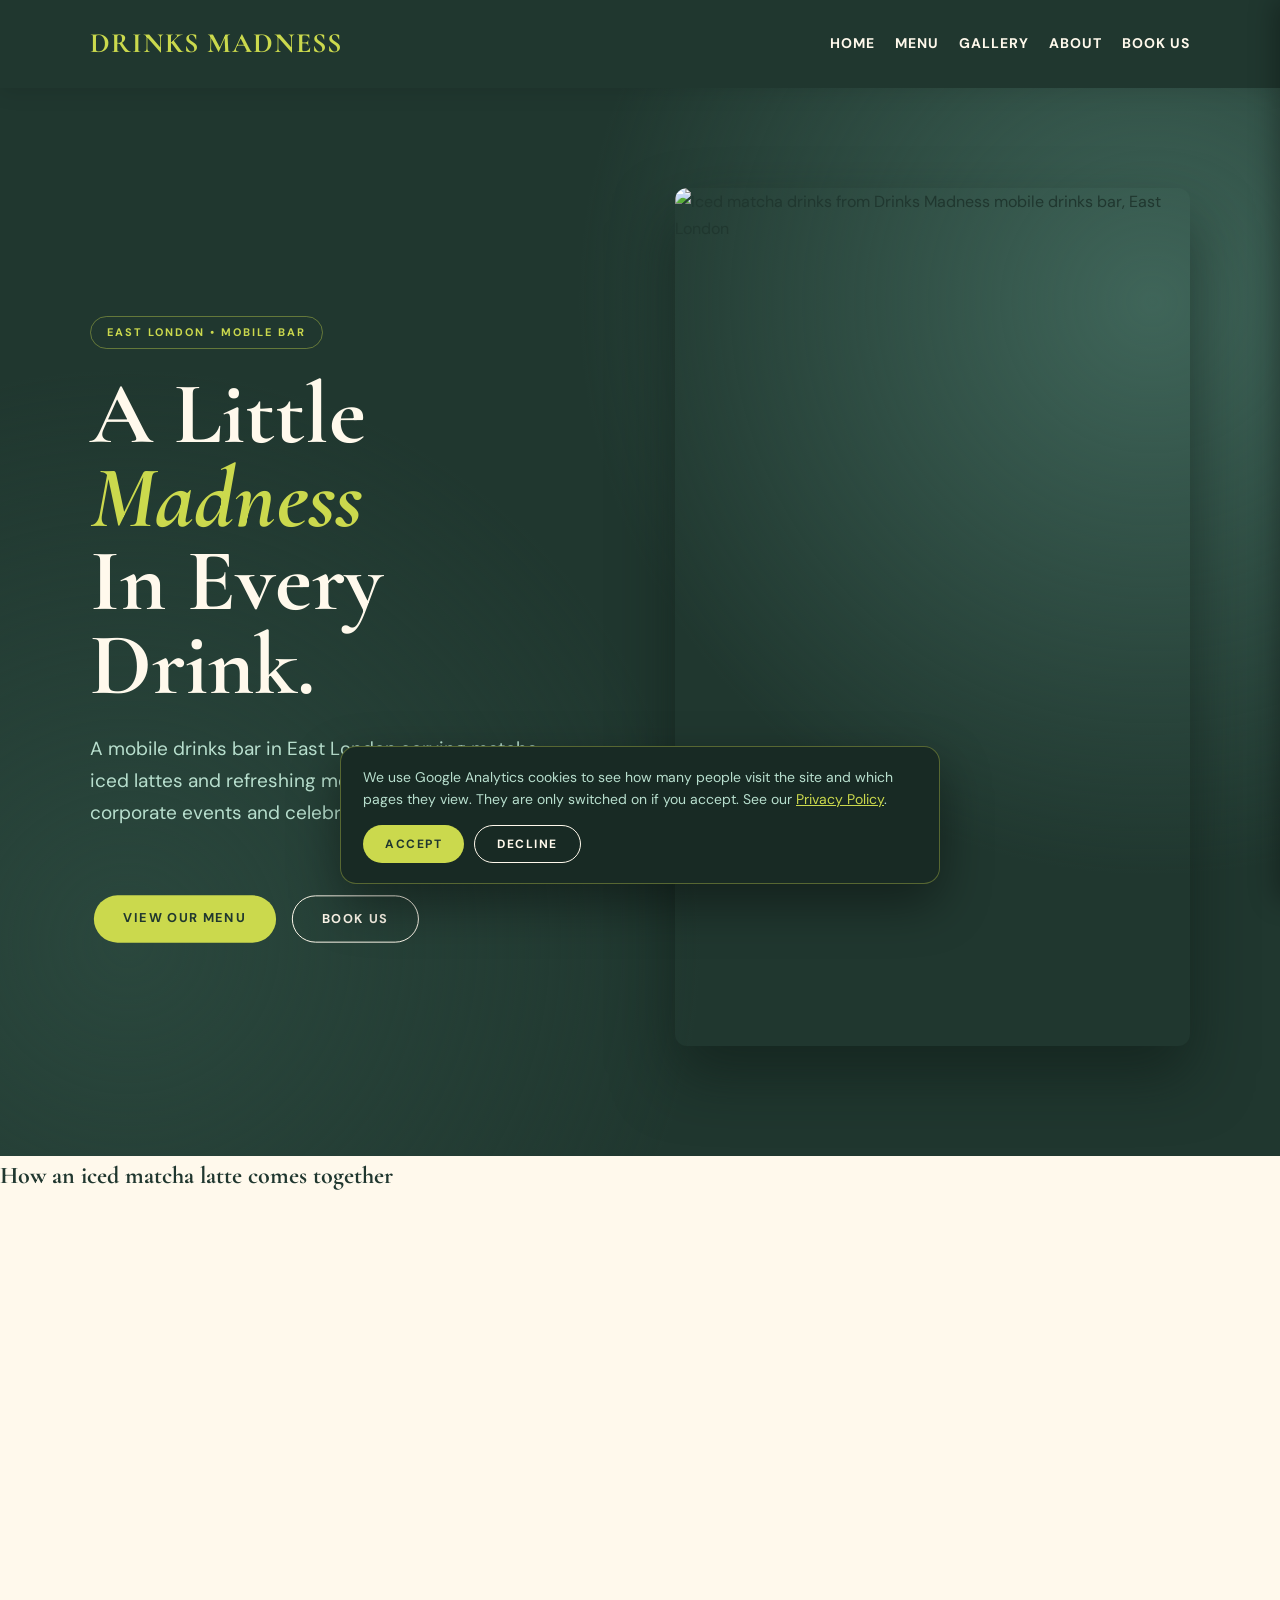
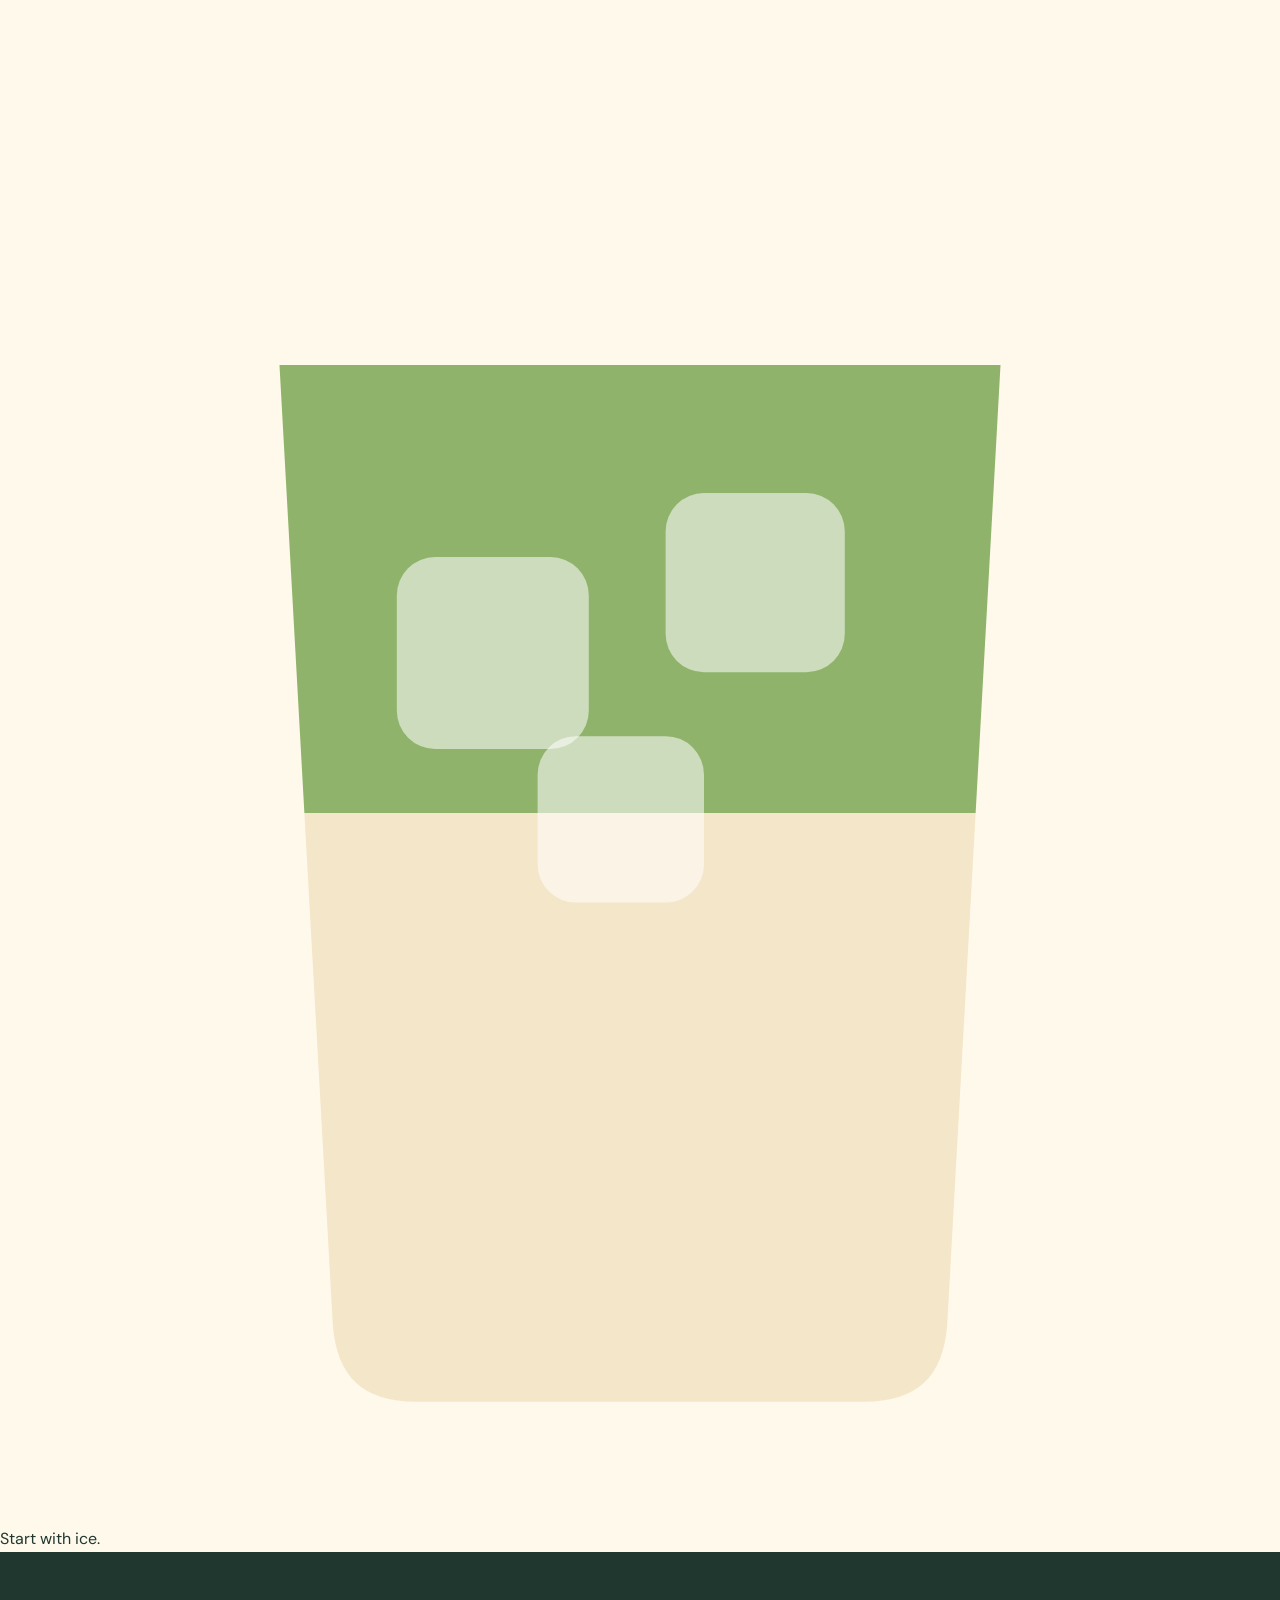
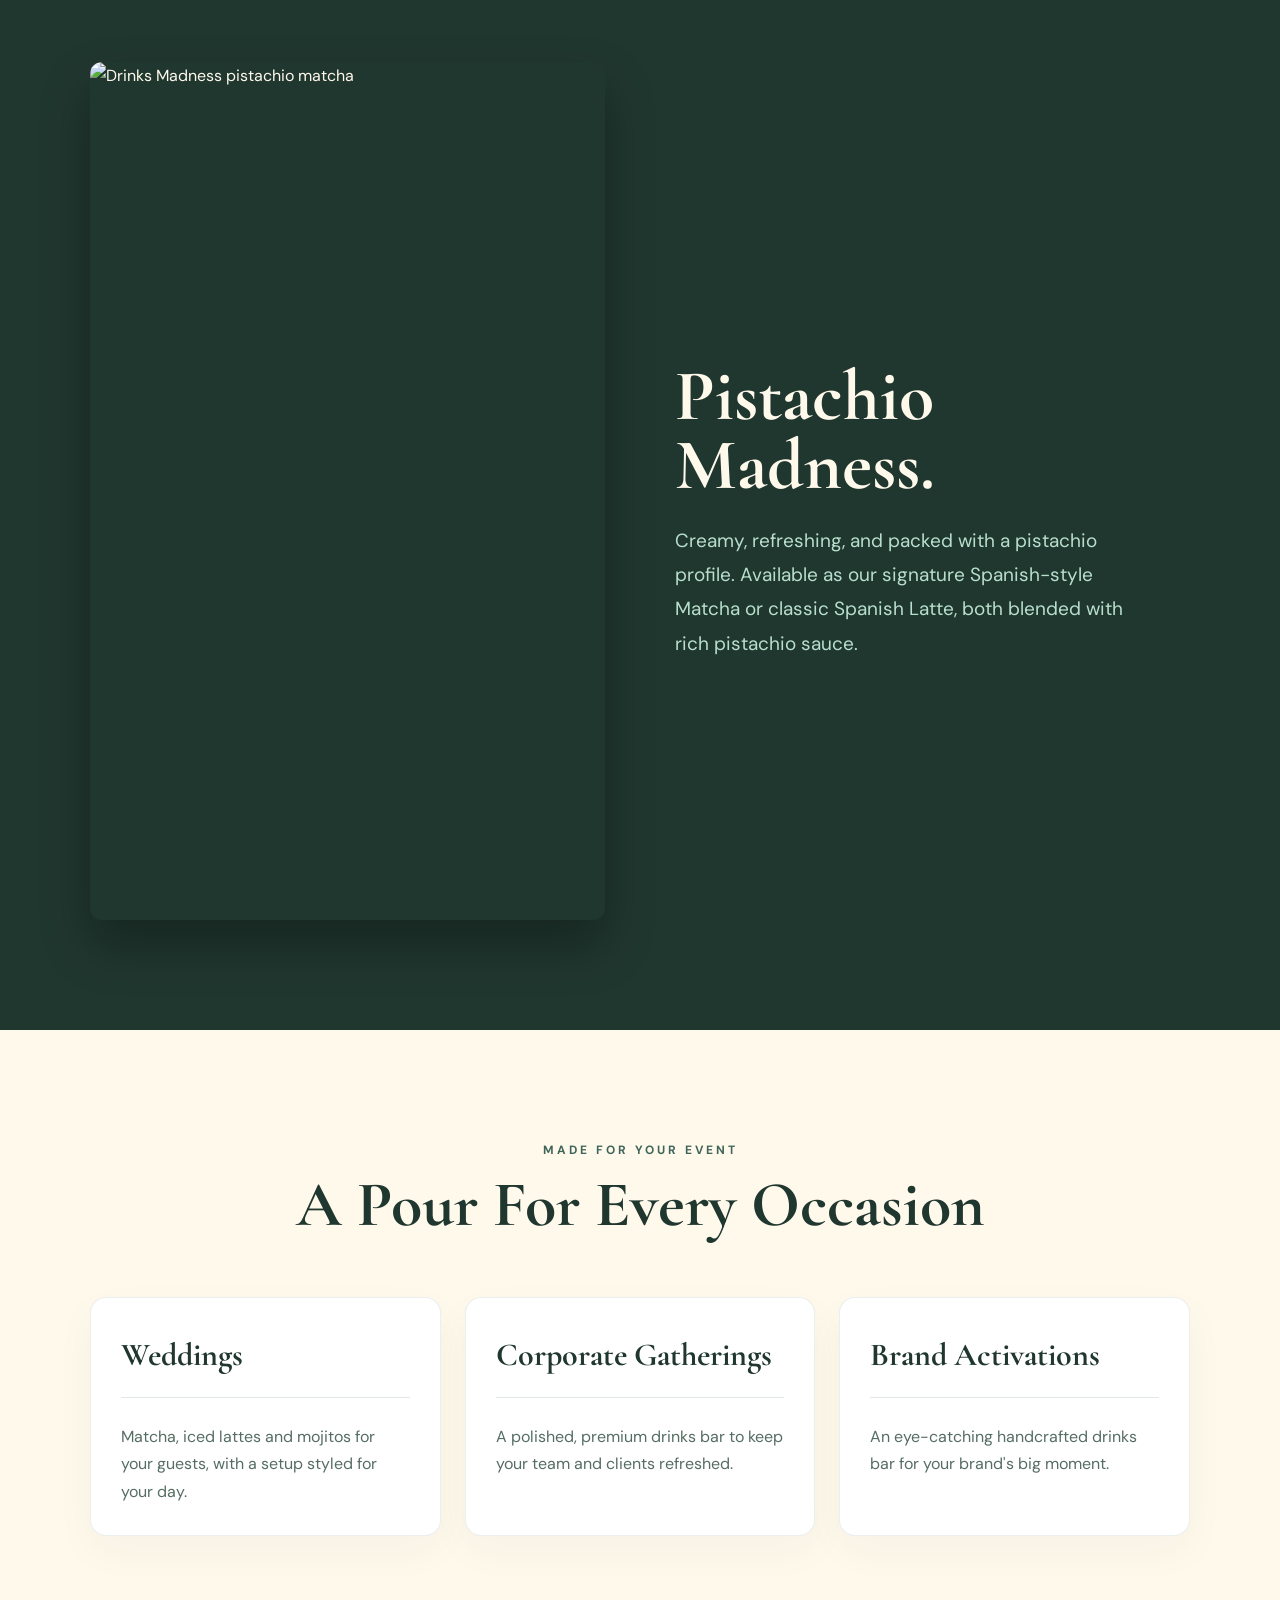
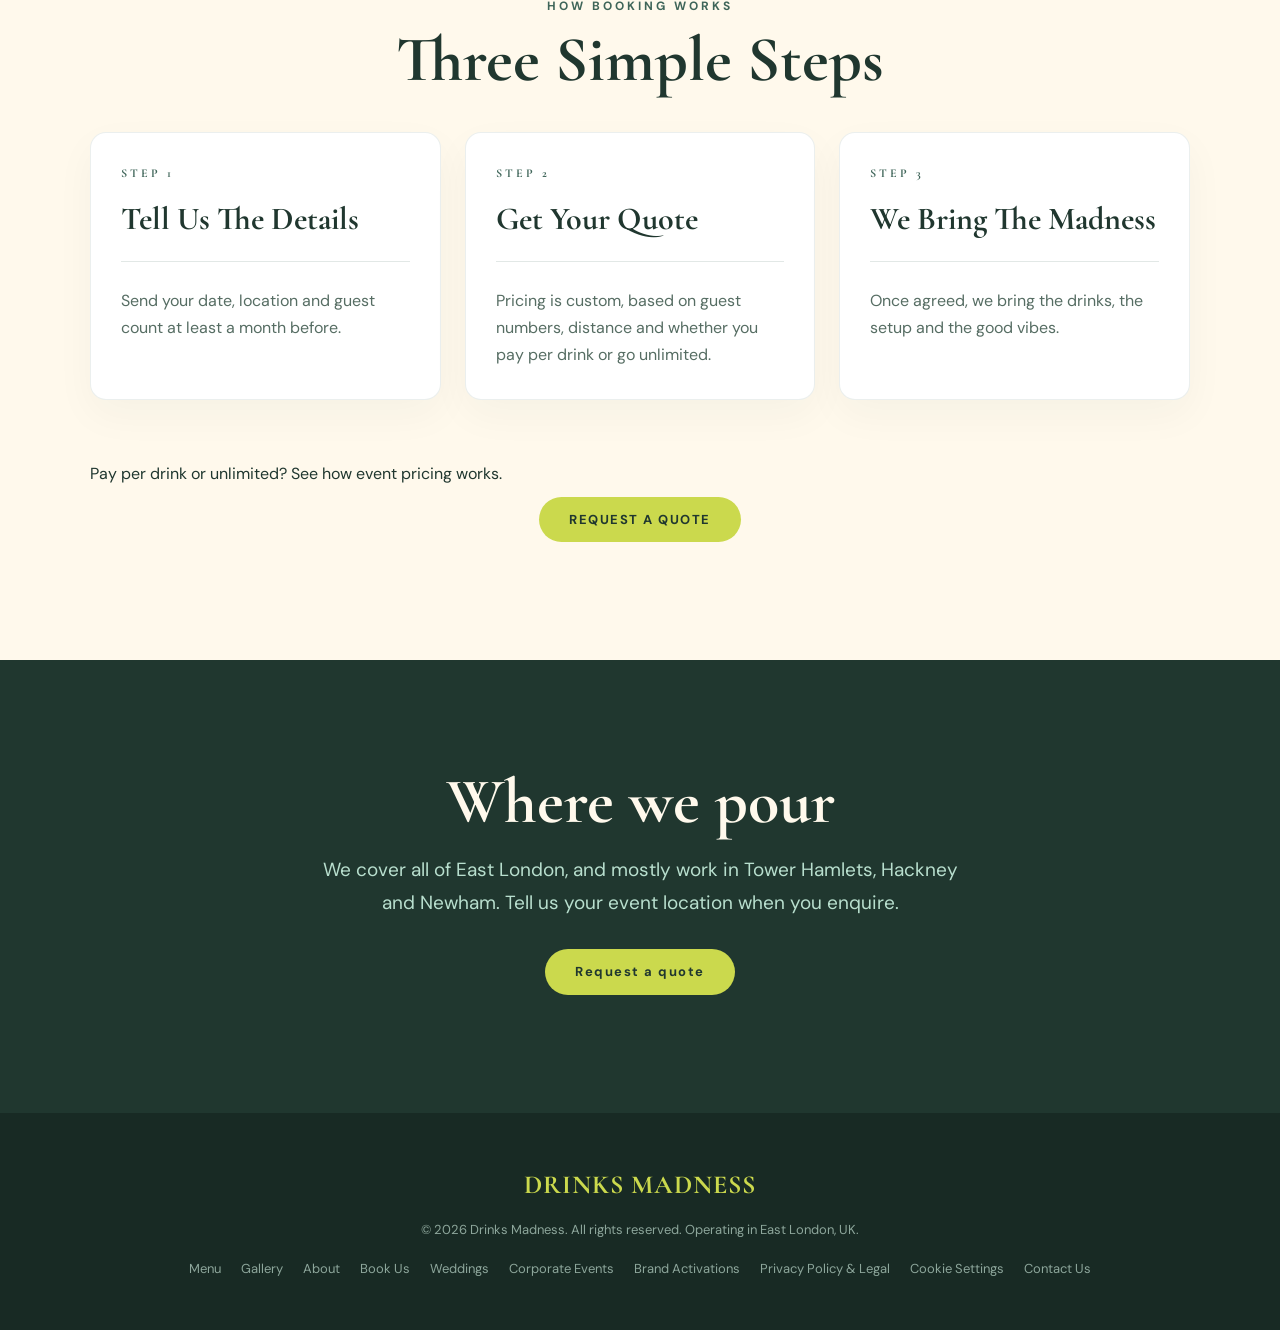
==== commit 81497333: "Update index.html" ====
--- a/index.html
+++ b/index.html
@@ -80,7 +80,15 @@
             </div>
         </section>
 
-        <section class="section featured">
+        <section class="pour" id="pour" aria-label="Scroll to watch an iced matcha latte come together">
+<div class="pour-sticky"><h2 class="sr-only">How an iced matcha latte comes together</h2>
+<svg class="pour-svg" viewBox="0 0 200 300" role="img" aria-label="An iced matcha latte being built"><defs><clipPath id="psClip"><path d="M40 90H160L150 270Q149 284 135 284H65Q51 284 50 270Z"/></clipPath></defs>
+<g clip-path="url(#psClip)"><rect id="psMilk" class="ps-fill" x="0" y="190" width="200" height="100" fill="#f4e6c9"/><rect id="psMatcha" class="ps-fill" x="0" y="120" width="200" height="70" fill="#8fb36a"/></g>
+<path d="M40 90H160L150 270Q149 284 135 284H65Q51 284 50 270Z" fill="none" stroke="#fff9ec" stroke-width="4" stroke-linejoin="round"/>
+<g fill="rgba(255,255,255,.55)"><rect class="ps-ice" x="62" y="150" width="30" height="30" rx="6"/><rect class="ps-ice" x="104" y="140" width="28" height="28" rx="6"/><rect class="ps-ice" x="84" y="178" width="26" height="26" rx="6"/></g>
+<rect id="psStream" x="97" y="0" width="6" height="150" rx="3" fill="#8fb36a" opacity="0"/></svg>
+<p class="ps-cap" id="psCap">Start with ice.</p></div></section>
+<section class="section featured">
             <div class="container featured-grid">
                 <div class="featured-image">
                     <img src="https://drive.google.com/thumbnail?id=1vFt5ICuxZzd8pktXFJh6Yad-jAuXrkeT&sz=w1200" alt="Drinks Madness pistachio matcha" width="600" height="1000" loading="lazy">
@@ -99,12 +107,13 @@
                     <div class="small">MADE FOR YOUR EVENT</div>
                     <h2>A Pour For Every Occasion</h2>
                 </div>
-                <div class="trio"><div class="menu-card"><h3>Weddings</h3><p>Matcha, iced lattes and mojitos for your guests, with a setup styled for your day.</p></div><div class="menu-card"><h3>Corporate Gatherings</h3><p>A polished, premium drinks bar to keep your team and clients refreshed.</p></div><div class="menu-card"><h3>Brand Activations</h3><p>An eye-catching handcrafted drinks bar for your brand's big moment.</p></div></div>
+                <div class="trio"><div class="menu-card"><h3><a href="/weddings/">Weddings</a></h3><p>Matcha, iced lattes and mojitos for your guests, with a setup styled for your day.</p></div><div class="menu-card"><h3><a href="/corporate-events/">Corporate Gatherings</a></h3><p>A polished, premium drinks bar to keep your team and clients refreshed.</p></div><div class="menu-card"><h3><a href="/brand-activations/">Brand Activations</a></h3><p>An eye-catching handcrafted drinks bar for your brand's big moment.</p></div></div>
                 <div class="section-heading" style="margin-bottom:40px">
                     <div class="small">HOW BOOKING WORKS</div>
                     <h2>Three Simple Steps</h2>
                 </div>
                 <div class="trio"><div class="menu-card"><h3><span class="step-num">STEP 1</span>Tell Us The Details</h3><p>Send your date, location and guest count at least a month before.</p></div><div class="menu-card"><h3><span class="step-num">STEP 2</span>Get Your Quote</h3><p>Pricing is custom, based on guest numbers, distance and whether you pay per drink or go unlimited.</p></div><div class="menu-card"><h3><span class="step-num">STEP 3</span>We Bring The Madness</h3><p>Once agreed, we bring the drinks, the setup and the good vibes.</p></div></div>
+                <p class="note-link"><a href="/book/#pay-options">Pay per drink or unlimited? See how event pricing works.</a></p>
                 <div class="center-cta"><a class="button button-primary" data-track="home_quote" href="/book/">REQUEST A QUOTE</a></div>
             </div>
         </section>
@@ -118,6 +127,7 @@
         </section>
     </div>
 
+<section class="section about" id="reviews" hidden><div class="container"><div class="section-heading"><h2>Kind words</h2></div><div class="trio" id="reviewList"></div></div></section>
 </main>
 
 <footer class="footer">
@@ -129,7 +139,11 @@
             <a href="/gallery/">Gallery</a>
             <a href="/about/">About</a>
             <a href="/book/">Book Us</a>
+            <a href="/weddings/">Weddings</a>
+            <a href="/corporate-events/">Corporate Events</a>
+            <a href="/brand-activations/">Brand Activations</a>
             <a href="/privacy/">Privacy Policy &amp; Legal</a>
+            <a id="reviewLink" href="#" hidden target="_blank" rel="noopener noreferrer">Leave a review</a>
             <a href="#" onclick="openCookieBanner(); return false;">Cookie Settings</a>
             <a href="mailto:info@drinksmadness.com" target="_blank" rel="noopener noreferrer">Contact Us</a>
         </div>
@@ -145,6 +159,7 @@
 </div>
 <div class="mobile-bar"><a class="button button-primary" href="/book/" data-track="bar_quote">Request a quote</a><a class="button button-secondary" href="https://wa.me/447442453031" target="_blank" rel="noopener noreferrer" data-track="bar_whatsapp">WhatsApp</a></div>
 
+<script src="/reviews.js"></script>
 <script src="/app.js" defer></script>
 </body>
 </html>
--- a/styles.css
+++ b/styles.css
@@ -0,0 +1,293 @@
+*{box-sizing:border-box;margin:0;padding:0}
+html{--tint:#1a3328;scroll-behavior:smooth;background:#20372f}
+body{font-family:'DM Sans',sans-serif;background:#fff9ec;color:#20372f;line-height:1.7;width:100%;overflow-x:clip;-webkit-font-smoothing:antialiased;-moz-osx-font-smoothing:grayscale}
+h1,h2,h3,.logo{font-family:'Cormorant Garamond',serif;font-weight:700}
+*:focus-visible{outline:3px solid #cbd94d;outline-offset:3px;border-radius:4px}
+a{text-decoration:none;color:inherit}
+button{font-family:inherit}
+img{max-width:100%}
+.container{width:90%;max-width:1100px;margin:0 auto}
+
+/* HEADER & NAV */
+.header{background:#20372f;transition:background-color .9s ease,box-shadow .9s ease;padding:20px 0;position:-webkit-sticky;position:sticky;top:0;z-index:9999;box-shadow:0 4px 20px rgba(0,0,0,.1)}
+.header-inner{display:flex;justify-content:space-between;align-items:center;flex-wrap:wrap;gap:15px}
+.logo{color:#cbd94d;font-size:28px;letter-spacing:1px;cursor:pointer}
+.desktop-nav{display:flex;gap:20px;align-items:center;flex-wrap:wrap}
+.nav-btn{background:none;border:none;color:#fff9ec;font-size:14px;font-weight:700;text-transform:uppercase;cursor:pointer;letter-spacing:1px;transition:color .3s ease;padding:5px 0}
+.nav-btn.active,.nav-btn:hover{color:#cbd94d}
+.hamburger{display:none;flex-direction:column;justify-content:space-between;width:30px;height:20px;background:transparent;border:none;cursor:pointer;padding:0;z-index:10001}
+.hamburger span{width:100%;height:2px;background:#cbd94d}
+.side-menu-overlay{position:fixed;inset:0;background:rgba(0,0,0,.6);z-index:10000;opacity:0;visibility:hidden;transition:all .3s ease;backdrop-filter:blur(3px)}
+.side-menu-overlay.active{opacity:1;visibility:visible}
+.side-menu{position:fixed;top:0;right:0;width:280px;height:100vh;background:#182a24;z-index:10001;transform:translateX(100%);transition:transform .4s cubic-bezier(.16,1,.3,1);padding:60px 30px;display:flex;flex-direction:column;box-shadow:-5px 0 25px rgba(0,0,0,.3)}
+.side-menu.active{transform:translateX(0)}
+.close-menu{position:absolute;top:20px;right:25px;background:none;border:none;color:#fff9ec;font-size:36px;cursor:pointer;transition:color .3s ease;line-height:1}
+.close-menu:hover{color:#cbd94d}
+.mobile-nav{display:flex;flex-direction:column;gap:25px;margin-top:30px}
+.mobile-nav .nav-btn{font-size:18px;text-align:left;width:100%}
+
+/* PAGES */
+.page-section{display:none;animation:fadeIn .4s ease-in-out}
+.page-section.active{display:block}
+@keyframes fadeIn{from{opacity:0}to{opacity:1}}
+
+/* HERO */
+.hero{background:radial-gradient(circle at 90% 20%,#3f6559 0%,transparent 40%),radial-gradient(circle at 10% 80%,#2a473d 0%,transparent 40%),#20372f;padding:100px 0 110px;overflow:hidden}
+.hero-content{display:grid;grid-template-columns:1fr 1fr;align-items:center;gap:70px}
+.hero-text,.hero-image,.featured-image,.featured-text,.about-text{min-width:0}
+.hero-text h1{font-size:clamp(54px,7vw,88px);line-height:.95;color:#fff9ec;margin-bottom:25px}
+.hero-text h1 span{color:#cbd94d;font-style:italic}
+.hero-text p{color:#b8dfce;font-size:19px;max-width:480px}
+.hero-tag{display:inline-block;border:1px solid rgba(203,217,77,.4);color:#cbd94d;padding:6px 16px;border-radius:50px;font-size:11px;font-weight:700;letter-spacing:2px;margin-bottom:24px}
+.hero-buttons{margin-top:40px;display:flex;gap:16px;flex-wrap:wrap}
+.button{display:inline-block;padding:15px 30px;border-radius:50px;font-weight:700;font-size:13px;letter-spacing:1.5px;border:none;cursor:pointer;line-height:1.2;transition:all .3s ease}
+.button:hover{transform:translateY(-3px);box-shadow:0 10px 20px rgba(0,0,0,.15)}
+.button-primary{background:#cbd94d;color:#20372f}
+.button-secondary{background:transparent;border:1px solid #fff9ec;color:#fff9ec}
+.button-secondary:hover{background:rgba(255,249,236,.1)}
+.hero-image img,.featured-image img{width:100%;aspect-ratio:6/10;height:auto;object-fit:cover;border-radius:12px;display:block;box-shadow:0 30px 60px rgba(15,28,24,.6)}
+
+/* SECTIONS */
+.section{padding:110px 0}
+.section-heading{text-align:center;margin-bottom:60px}
+.section-heading .small{color:#3f6559;font-size:12px;font-weight:700;text-transform:uppercase;letter-spacing:3px}
+.section-heading h1,.section-heading h2{font-size:clamp(42px,6vw,64px);line-height:1;margin-top:12px;color:#20372f}
+
+/* MENU */
+.menu-section{background:#fff9ec}
+.menu-grid{display:grid;grid-template-columns:repeat(2,minmax(0,1fr));gap:35px}
+.menu-card{background:#fff;border-radius:16px;padding:40px;box-shadow:0 15px 40px rgba(32,55,47,.04);min-width:0;border:1px solid rgba(63,101,89,.1)}
+.menu-card.full{grid-column:1/-1}
+.menu-card h3{color:#20372f;font-size:32px;margin-bottom:25px;border-bottom:1px solid rgba(63,101,89,.15);padding-bottom:15px}
+.menu-item{display:flex;flex-direction:column;padding:16px 0;border-bottom:1px solid rgba(63,101,89,.1)}
+.menu-item:last-child{border-bottom:none;padding-bottom:0}
+.menu-item-header{display:flex;justify-content:space-between;align-items:center;width:100%}
+.menu-item-name{font-weight:700;font-size:17px}
+.menu-price{color:#3f6559;font-weight:700;white-space:nowrap;font-size:17px}
+.menu-item-desc{font-size:14px;color:#566d63;margin-top:6px;line-height:1.5;font-style:italic;padding-right:20px}
+
+/* FEATURED */
+.featured{background:#20372f;color:#fff9ec}
+.featured-grid{display:grid;grid-template-columns:1fr 1fr;align-items:center;gap:70px}
+.featured-image img{box-shadow:0 25px 50px rgba(0,0,0,.3)}
+.featured-text .small{color:#cbd94d;text-transform:uppercase;letter-spacing:3px;font-weight:700;font-size:12px}
+.featured-text h2{font-size:clamp(48px,6vw,72px);line-height:.95;margin:20px 0 25px;color:#fff9ec}
+.featured-text p{font-size:19px;color:#b8dfce;max-width:460px;line-height:1.8}
+
+/* GALLERY: SCROLL-DRIVEN SHOWCASE */
+#page-gallery{background:var(--tint);padding:0;transition:background-color .9s ease}
+#page-gallery .section-heading{padding:80px 20px 0}
+.gallery-wrapper{position:relative;isolation:isolate}
+.gallery-visuals{position:-webkit-sticky;position:sticky;top:0;width:100%;height:100vh;height:100svh;min-height:460px;z-index:1;overflow:hidden;pointer-events:none}
+.gallery-visuals img{--d:1;--a:1;position:absolute;left:var(--img-x,50%);top:var(--img-y,36%);width:min(34svh,58vw,330px);height:auto;aspect-ratio:3/5;object-fit:cover;border-radius:20px;opacity:0;transform:translate(-50%,calc(-50% + var(--d)*80px)) rotate(calc(var(--d)*-5deg)) scale(calc(1 - var(--a)*.1));box-shadow:0 40px 80px rgba(0,0,0,.55);will-change:transform,opacity}
+#img-matchas{opacity:1}
+.gallery-rail{position:absolute;right:clamp(10px,2.5vw,32px);top:50%;transform:translateY(-50%);display:flex;flex-direction:column;gap:14px;z-index:5;pointer-events:auto}
+.gallery-rail button{position:relative;width:10px;height:10px;padding:0;border-radius:99px;border:1px solid rgba(255,249,236,.5);background:transparent;cursor:pointer;transition:height .45s cubic-bezier(.16,1,.3,1),background-color .3s,border-color .3s}
+.gallery-rail button::after{content:"";position:absolute;inset:-8px -10px}
+.gallery-rail button[aria-current="true"]{height:30px;background:#cbd94d;border-color:#cbd94d}
+.gallery-content{position:relative;z-index:3;margin-top:-100vh;margin-top:-100svh;padding-bottom:1px;pointer-events:none}
+.gallery-step{min-height:100vh;min-height:100svh;display:flex;flex-direction:column;justify-content:flex-end;align-items:center;padding:20px 20px 7svh}
+.step-card{--d:0;pointer-events:auto;background:rgba(255,249,236,.92);backdrop-filter:blur(15px);-webkit-backdrop-filter:blur(15px);border:1px solid rgba(255,255,255,.5);padding:26px 20px;border-radius:20px;text-align:center;box-shadow:0 30px 60px rgba(0,0,0,.3);max-width:560px;width:100%;transform:translateY(calc(var(--d)*48px));will-change:transform,opacity}
+.step-card .gallery-step-small{color:#3f6559;font-size:12px;font-weight:700;text-transform:uppercase;letter-spacing:3px;margin-bottom:12px}
+.step-card h2{font-size:clamp(32px,5vw,48px);line-height:1;margin-bottom:15px;color:#20372f}
+.step-card p{color:#3f6559;font-size:14px;margin-bottom:18px;line-height:1.6}
+.step-card h3{color:#20372f;font-size:15px;margin-bottom:12px;font-family:'DM Sans',sans-serif;letter-spacing:1px;text-transform:uppercase}
+.drink-options{display:flex;flex-wrap:wrap;justify-content:center;gap:8px}
+.drink-option{background:#fff;color:#20372f;padding:7px 10px;border-radius:6px;font-size:12px;font-weight:700;border:1px solid rgba(63,101,89,.1);opacity:0;transform:translateY(10px);transition:opacity .5s ease,transform .6s cubic-bezier(.16,1,.3,1)}
+.gallery-step.is-active .drink-option{opacity:1;transform:none}
+.gallery-step.is-active .drink-option:nth-child(1){transition-delay:.10s}
+.gallery-step.is-active .drink-option:nth-child(2){transition-delay:.17s}
+.gallery-step.is-active .drink-option:nth-child(3){transition-delay:.24s}
+.gallery-step.is-active .drink-option:nth-child(4){transition-delay:.31s}
+.gallery-step.is-active .drink-option:nth-child(5){transition-delay:.38s}
+.gallery-step.is-active .drink-option:nth-child(6){transition-delay:.45s}
+@media (min-width:901px){
+.gallery-visuals img{--img-x:70%;--img-y:50%;width:min(46svh,34vw,520px)}
+.gallery-step{align-items:flex-start;justify-content:center;padding:0 max(5vw,calc((100vw - 1100px)/2))}
+.step-card{max-width:420px;padding:0;background:none;border:0;box-shadow:none;backdrop-filter:none;-webkit-backdrop-filter:none;text-align:left}
+.step-card .gallery-step-small{color:#cbd94d}
+.step-card h2{color:#fff9ec;font-size:clamp(48px,5.5vw,76px);margin-bottom:20px}
+.step-card p{color:#b8dfce;font-size:18px;margin-bottom:28px}
+.step-card h3{color:#fff9ec}
+.step-card .drink-options{justify-content:flex-start}
+.drink-option{background:transparent;color:#fff9ec;border:1px solid rgba(255,249,236,.28);padding:8px 14px;font-size:13px}
+}
+@media (prefers-reduced-motion:reduce){
+#page-gallery,.header,.footer{transition:none}
+.drink-option{transition:none;transform:none}
+.gallery-rail button{transition:none}
+}
+
+/* ABOUT */
+.about{background:#fff9ec}
+.about-grid{display:grid;grid-template-columns:1fr 1fr;gap:80px;align-items:center}
+.about-text h1,.about-text h2{font-size:clamp(44px,5vw,68px);line-height:1;margin-bottom:25px}
+.about-text p{font-size:19px;color:#566d63;margin-bottom:20px;line-height:1.7}
+.about-box{background:#3f6559;padding:60px 50px;border-radius:16px;color:#fff9ec;min-width:0;box-shadow:0 20px 40px rgba(32,55,47,.15)}
+.about-box h3{color:#cbd94d;font-size:34px;margin-bottom:20px}
+.about-box p{color:#b8dfce;font-size:17px;line-height:1.7}
+
+/* PRIVACY */
+.legal-page{background:#fff9ec;padding:80px 0}
+.legal-content{max-width:800px;margin:0 auto;background:#fff;padding:50px;border-radius:16px;box-shadow:0 15px 40px rgba(32,55,47,.04);border:1px solid rgba(63,101,89,.1)}
+.legal-content h1,.legal-content h2{font-size:36px;margin-bottom:20px}
+.legal-content h3{font-size:22px;color:#3f6559;margin-top:30px;margin-bottom:12px;font-family:'DM Sans',sans-serif}
+.legal-content p{font-size:15px;color:#566d63;margin-bottom:15px;line-height:1.6}
+
+/* BOOKING */
+.booking{background:#b8dfce;text-align:center;padding:120px 0}
+.booking h1,.booking h2{font-size:clamp(48px,6vw,76px);line-height:1}
+.booking p{max-width:600px;margin:25px auto 40px;color:#3f6559;font-size:20px}
+.booking-button{display:inline-block;background:#20372f;color:#fff9ec;padding:18px 36px;border-radius:50px;font-weight:700;font-size:13px;letter-spacing:2px;text-transform:uppercase;transition:all .3s ease}
+.booking-button:hover{transform:translateY(-3px);box-shadow:0 15px 30px rgba(32,55,47,.2)}
+.social-links{display:flex;justify-content:center;align-items:center;gap:16px;flex-wrap:wrap;margin-top:30px}
+.social-button{display:inline-flex;align-items:center;justify-content:center;border:1px solid #3f6559;color:#20372f;padding:14px 26px;border-radius:50px;font-weight:700;font-size:13px;letter-spacing:1px;text-transform:uppercase;transition:all .3s ease}
+.social-button:hover{background:#20372f;color:#fff9ec;border-color:#20372f}
+
+/* FOOTER */
+.footer{background:#182a24;transition:background-color .9s ease;color:#fff9ec;padding:50px 0}
+body.on-gallery .header{background:var(--tint);box-shadow:none}
+body.on-gallery .footer{background-color:var(--tint);background-image:linear-gradient(to bottom,transparent,rgba(0,0,0,.3))}
+.footer-inner{display:flex;flex-direction:column;justify-content:center;gap:12px;align-items:center;text-align:center}
+.footer-logo{color:#cbd94d;font-size:26px}
+.footer p,.footer a{font-size:13px;color:#8da69b}
+.footer a:hover{color:#cbd94d;text-decoration:underline}
+.footer-links{display:flex;gap:20px;margin-top:5px;flex-wrap:wrap;justify-content:center}
+
+/* HOME EXTRAS + FAQ */
+.trio{display:grid;grid-template-columns:repeat(3,minmax(0,1fr));gap:24px;margin-bottom:60px}
+.trio .menu-card{padding:30px}
+.trio .menu-card p{color:#566d63;font-size:16px}
+.step-num{display:block;color:#3f6559;font-size:12px;font-weight:700;letter-spacing:3px;margin-bottom:8px}
+.center-cta{text-align:center;margin-top:10px}
+.faq{background:#fff9ec;padding:90px 0}
+.faq-list{max-width:800px;margin:0 auto}
+.faq details{background:#fff;border:1px solid rgba(63,101,89,.12);border-radius:12px;margin-bottom:12px;padding:0 24px}
+.faq summary{cursor:pointer;font-weight:700;font-size:17px;padding:20px 0;list-style:none;display:flex;justify-content:space-between;gap:16px}
+.faq summary::-webkit-details-marker{display:none}
+.faq summary::after{content:"+";color:#3f6559;font-size:26px;line-height:1;transition:transform .35s cubic-bezier(.16,1,.3,1)}
+.faq details[open] summary::after{transform:rotate(45deg)}
+.faq details[open] p{animation:faqIn .45s cubic-bezier(.16,1,.3,1)}
+@keyframes faqIn{from{opacity:0;transform:translateY(-8px)}to{opacity:1;transform:none}}
+.faq details p{color:#566d63;padding-bottom:20px}
+
+/* MOTION + INTERACTIVE */
+.intro{position:fixed;inset:0;z-index:20000;background:#20372f;display:flex;align-items:center;justify-content:center;pointer-events:none;transition:transform .9s cubic-bezier(.76,0,.24,1);animation:introOut 0s linear 3.4s forwards}
+.intro.done{transform:translateY(-100%)}
+@keyframes introOut{to{visibility:hidden}}
+.intro-fill{position:absolute;inset:0;background:#3f6559;transform:scaleY(0);transform-origin:bottom;animation:pour 1.1s cubic-bezier(.65,0,.35,1) .25s forwards}
+@keyframes pour{to{transform:scaleY(1)}}
+.intro-word{position:relative;font-family:'Cormorant Garamond',serif;font-weight:700;font-size:clamp(34px,8vw,72px);letter-spacing:2px;color:#fff9ec;animation:wordIn .8s ease .1s both}
+@keyframes wordIn{from{opacity:0;transform:translateY(14px)}to{opacity:1;transform:none}}
+.rv{opacity:0;translate:0 26px;scale:.985;transition:opacity .8s ease,translate .9s cubic-bezier(.16,1,.3,1),scale .9s cubic-bezier(.16,1,.3,1),transform .35s ease,box-shadow .35s ease;transition-delay:calc(var(--i,0)*70ms),calc(var(--i,0)*70ms),calc(var(--i,0)*70ms),0s,0s}
+.rv.in{opacity:1;translate:0 0;scale:1}
+@media (hover:hover){.menu-card:hover{transform:translateY(-6px);box-shadow:0 24px 50px rgba(32,55,47,.14)}}
+.menu-card[hidden]{display:none}
+.hero{position:relative}
+.hero-content{position:relative;z-index:1}
+.bubble{position:absolute;bottom:-40px;border:1px solid rgba(203,217,77,.4);border-radius:50%;opacity:0;pointer-events:none;animation:rise var(--t,10s) linear var(--d,0s) infinite}
+@keyframes rise{0%{transform:translate(0,0) scale(.6);opacity:0}15%{opacity:.7}100%{transform:translate(var(--x,0),calc(-1*var(--h,900px))) scale(1);opacity:0}}
+.hero-image{animation:floaty 7s ease-in-out infinite}
+@keyframes floaty{50%{transform:translateY(-10px)}}
+.hero-image img,.featured-image img{transform:perspective(900px) rotateX(var(--rx,0deg)) rotateY(var(--ry,0deg));transition:transform .25s ease-out;will-change:transform}
+.button,.booking-button,.social-button{position:relative;overflow:hidden}
+.button:active,.booking-button:active,.social-button:active{transform:scale(.97)}
+.ripple{position:absolute;width:20px;height:20px;margin:-10px 0 0 -10px;border-radius:50%;background:rgba(255,255,255,.45);transform:scale(0);animation:rip .6s ease-out forwards;pointer-events:none}
+@keyframes rip{to{transform:scale(14);opacity:0}}
+.button-ghost{background:transparent;border:1px solid #20372f;color:#20372f}
+.menu-section *:focus-visible,.builder *:focus-visible,.faq *:focus-visible,.quote *:focus-visible,.booking *:focus-visible,.about *:focus-visible{outline-color:#20372f}
+.tabs{display:flex;gap:10px;justify-content:center;flex-wrap:wrap;margin:-20px 0 40px}
+.tab{min-height:44px;padding:10px 22px;border-radius:50px;border:1px solid #3f6559;background:transparent;color:#20372f;font-weight:700;font-size:15px;cursor:pointer;transition:background-color .25s,color .25s,transform .2s}
+.tab[aria-pressed="true"]{background:#20372f;color:#fff9ec;border-color:#20372f}
+.tab:active{transform:scale(.96)}
+.builder{background:#fff9ec;padding-top:0}
+.builder-grid{display:grid;grid-template-columns:1fr 1fr;gap:40px;align-items:center}
+.builder fieldset{border:0;margin-bottom:22px}
+.builder legend{font-weight:700;font-size:15px;margin-bottom:10px}
+.chips{display:flex;flex-wrap:wrap;gap:10px}
+.chip{position:relative}
+.chip input{position:absolute;inset:0;width:100%;height:100%;opacity:0;cursor:pointer;margin:0}
+.chip span{display:block;min-height:44px;padding:10px 20px;border:1px solid #3f6559;border-radius:50px;font-weight:700;font-size:15px;transition:background-color .25s,color .25s}
+.chip input:checked+span{background:#20372f;color:#fff9ec;border-color:#20372f}
+.chip input:focus-visible+span{outline:3px solid #20372f;outline-offset:3px}
+.chip input:disabled{cursor:not-allowed}
+.chip input:disabled+span{opacity:.45;border-style:dashed}
+.b-note{font-size:14px;color:#566d63}
+.result{background:#20372f;color:#fff9ec;border-radius:16px;padding:32px;display:flex;gap:26px;align-items:center}
+.result.swap .r-text{animation:swapIn .5s cubic-bezier(.16,1,.3,1)}
+@keyframes swapIn{from{opacity:0;transform:translateY(10px)}to{opacity:1;transform:none}}
+.r-name{font-family:'Cormorant Garamond',serif;font-weight:700;font-size:clamp(30px,4vw,40px);line-height:1.05}
+.r-price{color:#cbd94d;font-size:28px;font-weight:700;margin:8px 0}
+.r-desc{color:#b8dfce;font-size:15px;line-height:1.5}
+.glass{width:130px;flex:none;overflow:visible}
+.l-base{fill:var(--liq,#7fa05a);transition:fill .5s}
+.l-top{fill:var(--top,#e9e2c8);opacity:.9;transition:fill .5s}
+.l-cream{fill:#f4e6c9;opacity:0;transition:opacity .5s}
+.glass.spanish .l-cream{opacity:.85}
+.l-syrup{fill:var(--syr,transparent);transition:fill .5s}
+.ice rect{fill:rgba(255,255,255,.5);animation:bob 4s ease-in-out infinite}
+.ice rect:nth-child(2){animation-delay:-1.3s}
+.ice rect:nth-child(3){animation-delay:-2.6s}
+@keyframes bob{50%{transform:translateY(5px)}}
+.quote{background:#fff9ec;padding-top:0}
+.quote-card{max-width:760px;margin:0 auto}
+.quote-card h2{font-size:clamp(36px,5vw,52px);line-height:1;margin-bottom:12px}
+.quote-card>p{color:#566d63}
+.qgrid{display:grid;grid-template-columns:1fr 1fr;gap:18px;margin:26px 0}
+.qgrid label{display:flex;flex-direction:column;gap:6px;font-weight:700;font-size:14px}
+.qgrid input,.qgrid select{font:inherit;font-size:16px;font-weight:400;color:#20372f;min-height:44px;padding:10px 14px;border:1px solid #3f6559;border-radius:10px;background:#fff;width:100%}
+.qactions{display:flex;gap:12px;flex-wrap:wrap}
+@media (max-width:800px){.builder-grid,.qgrid{grid-template-columns:1fr}.result{flex-direction:column;text-align:center}}
+@media (prefers-reduced-motion:reduce){.intro,.bubble{display:none}.hero-image{animation:none}.rv{opacity:1;translate:none;scale:1;transition:none}.hero-image img,.featured-image img{transform:none!important}.faq details[open] p,.result.swap .r-text,.ice rect{animation:none}.ripple{display:none}}
+
+/* COOKIE BANNER */
+.cookie-banner{position:fixed;left:50%;bottom:16px;transform:translateX(-50%);width:calc(100% - 32px);max-width:600px;background:#182a24;color:#fff9ec;border:1px solid rgba(203,217,77,.35);border-radius:16px;padding:20px 22px;z-index:10050;box-shadow:0 20px 50px rgba(0,0,0,.4);margin-bottom:env(safe-area-inset-bottom,0px)}
+.cookie-banner[hidden]{display:none}
+.cookie-banner p{font-size:14px;line-height:1.55;color:#b8dfce;margin-bottom:14px}
+.cookie-banner a{color:#cbd94d;text-decoration:underline}
+.cookie-actions{display:flex;gap:10px;flex-wrap:wrap}
+.cookie-actions .button{padding:11px 22px;font-size:12px}
+
+/* RESPONSIVE */
+@media (max-width:1000px) and (min-width:801px){
+.hero-content{gap:40px}
+.hero-text h1{font-size:clamp(52px,7vw,72px)}
+.featured-grid,.about-grid{gap:40px}
+.about-box{padding:40px 30px}
+}
+@media (max-width:800px){
+.desktop-nav{display:none}
+.hamburger{display:flex}
+.hero{padding:60px 0 80px}
+.hero-content{grid-template-columns:1fr;gap:50px}
+.hero-text h1{margin-bottom:20px}
+.menu-grid,.featured-grid,.about-grid,.trio{grid-template-columns:1fr}
+.menu-card.full{grid-column:auto}
+.about-box{padding:40px 30px}
+.legal-content{padding:25px}
+}
+@media (max-width:500px){
+.hero-text h1{font-size:48px}
+.section{padding:80px 0}
+.menu-card{padding:30px 20px}
+.social-links{flex-direction:column;width:100%}
+.social-button{width:100%;max-width:300px}
+}
+
+/* MULTI-PAGE */
+html{scroll-padding-top:90px}
+@view-transition{navigation:auto}
+.header{view-transition-name:site-header}
+.nav-btn{display:inline-block}
+.mobile-nav .nav-btn{display:block}
+.logo{display:inline-block}
+.no-intro .intro{display:none}
+.skip{position:absolute;left:-999px;top:8px;background:#cbd94d;color:#20372f;padding:10px 16px;border-radius:8px;z-index:30000;font-weight:700}
+.skip:focus{left:8px}
+.mobile-bar{display:none}
+@media (max-width:800px){.mobile-bar{display:flex;position:fixed;left:0;right:0;bottom:0;z-index:9000;gap:10px;padding:10px 12px calc(10px + env(safe-area-inset-bottom,0px));background:#182a24}.mobile-bar .button{flex:1;text-align:center;padding:13px 10px}body{padding-bottom:76px}#cookieBanner:not([hidden])~.mobile-bar{display:none}}
+@media (prefers-reduced-motion:reduce){@view-transition{navigation:none}}
+
+/* FORM FEEDBACK */
+.field-error{color:#b3261e;font-size:14px;font-weight:700;min-height:0}
+.qgrid input[aria-invalid="true"]{border-color:#b3261e;box-shadow:0 0 0 1px #b3261e}
